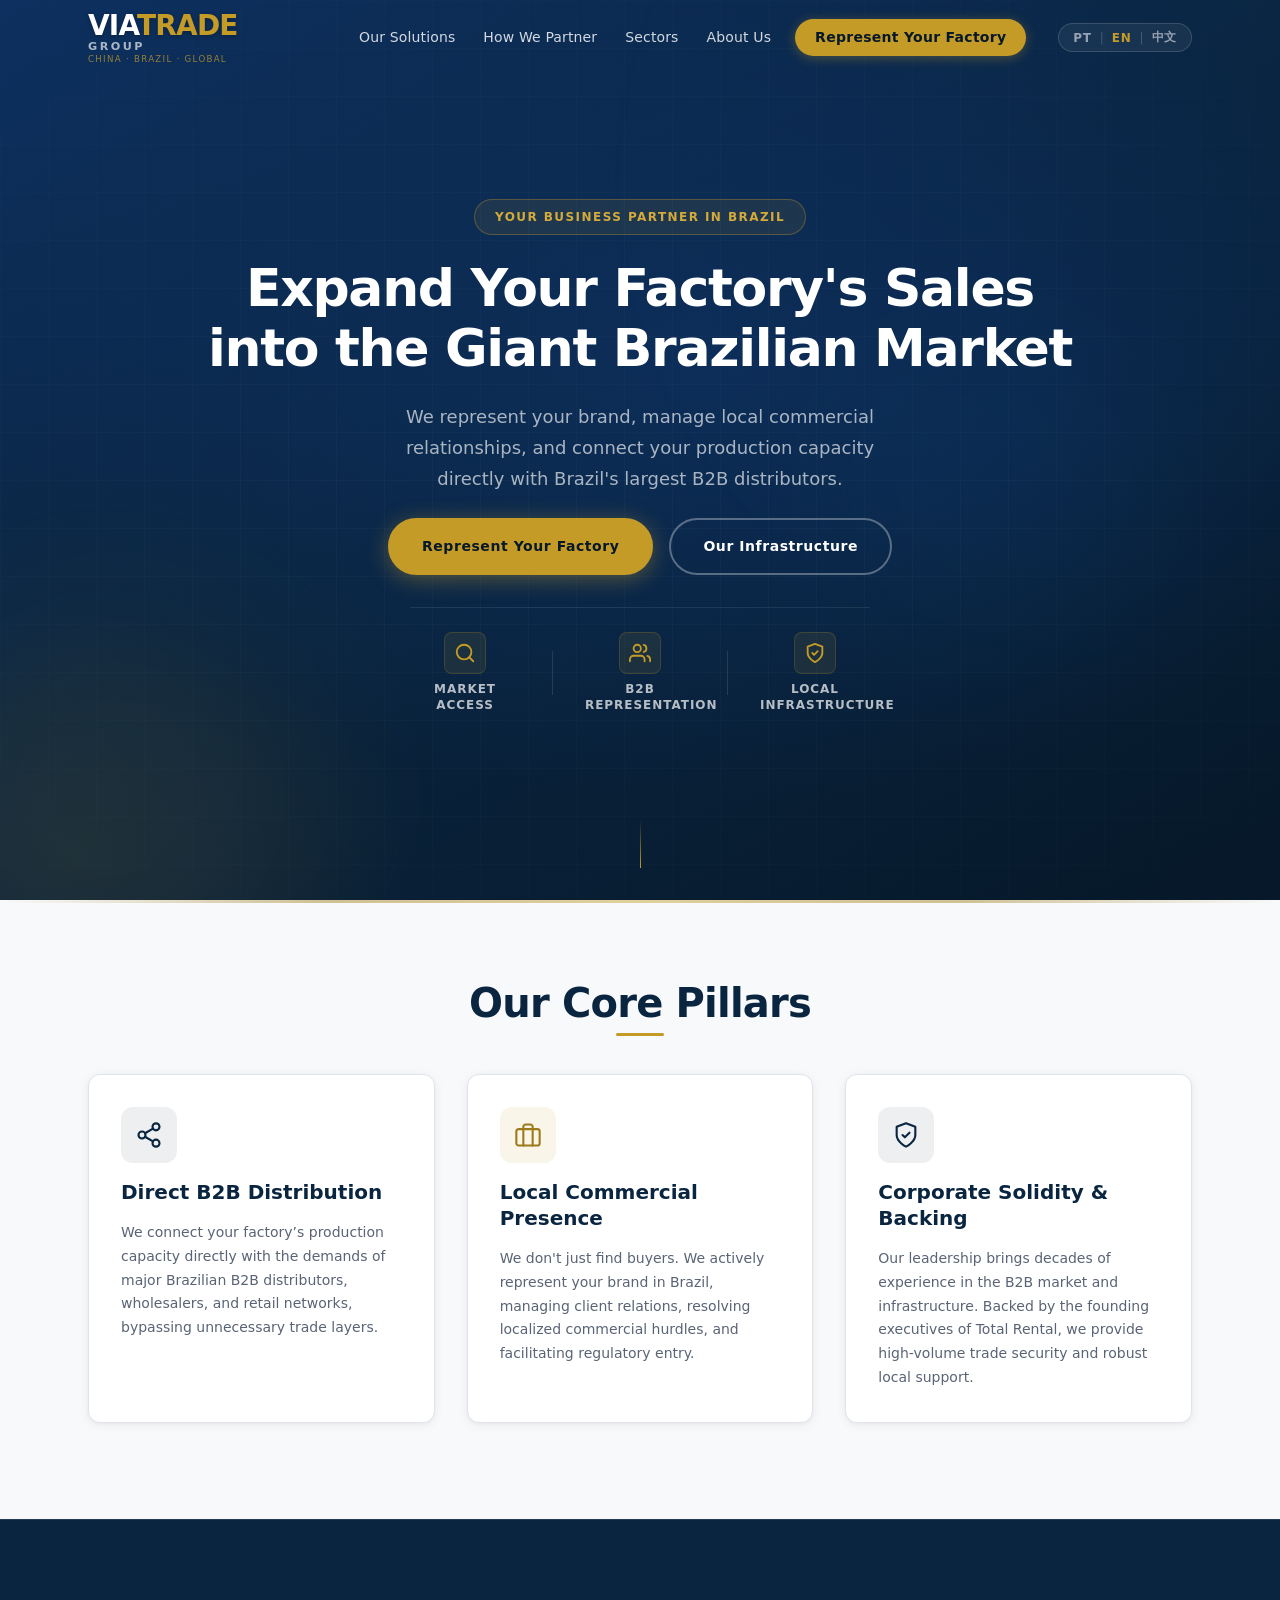
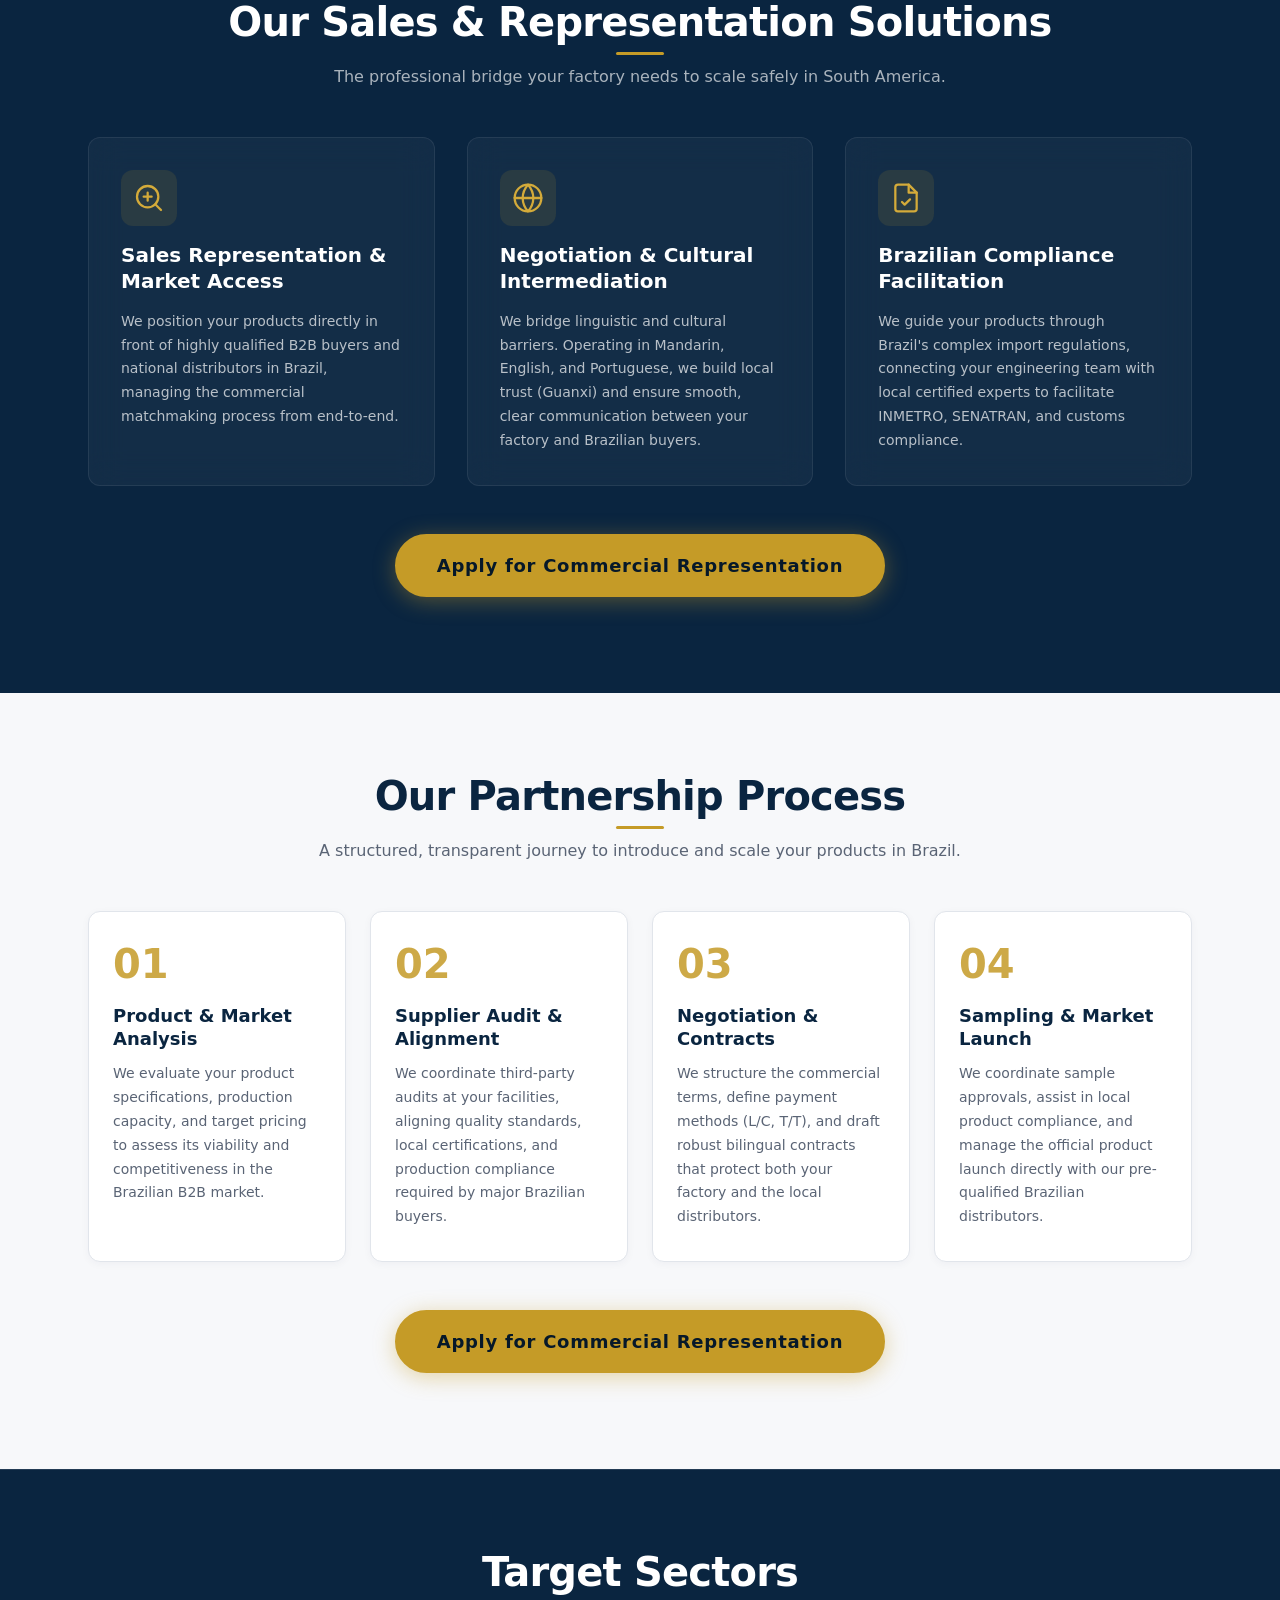
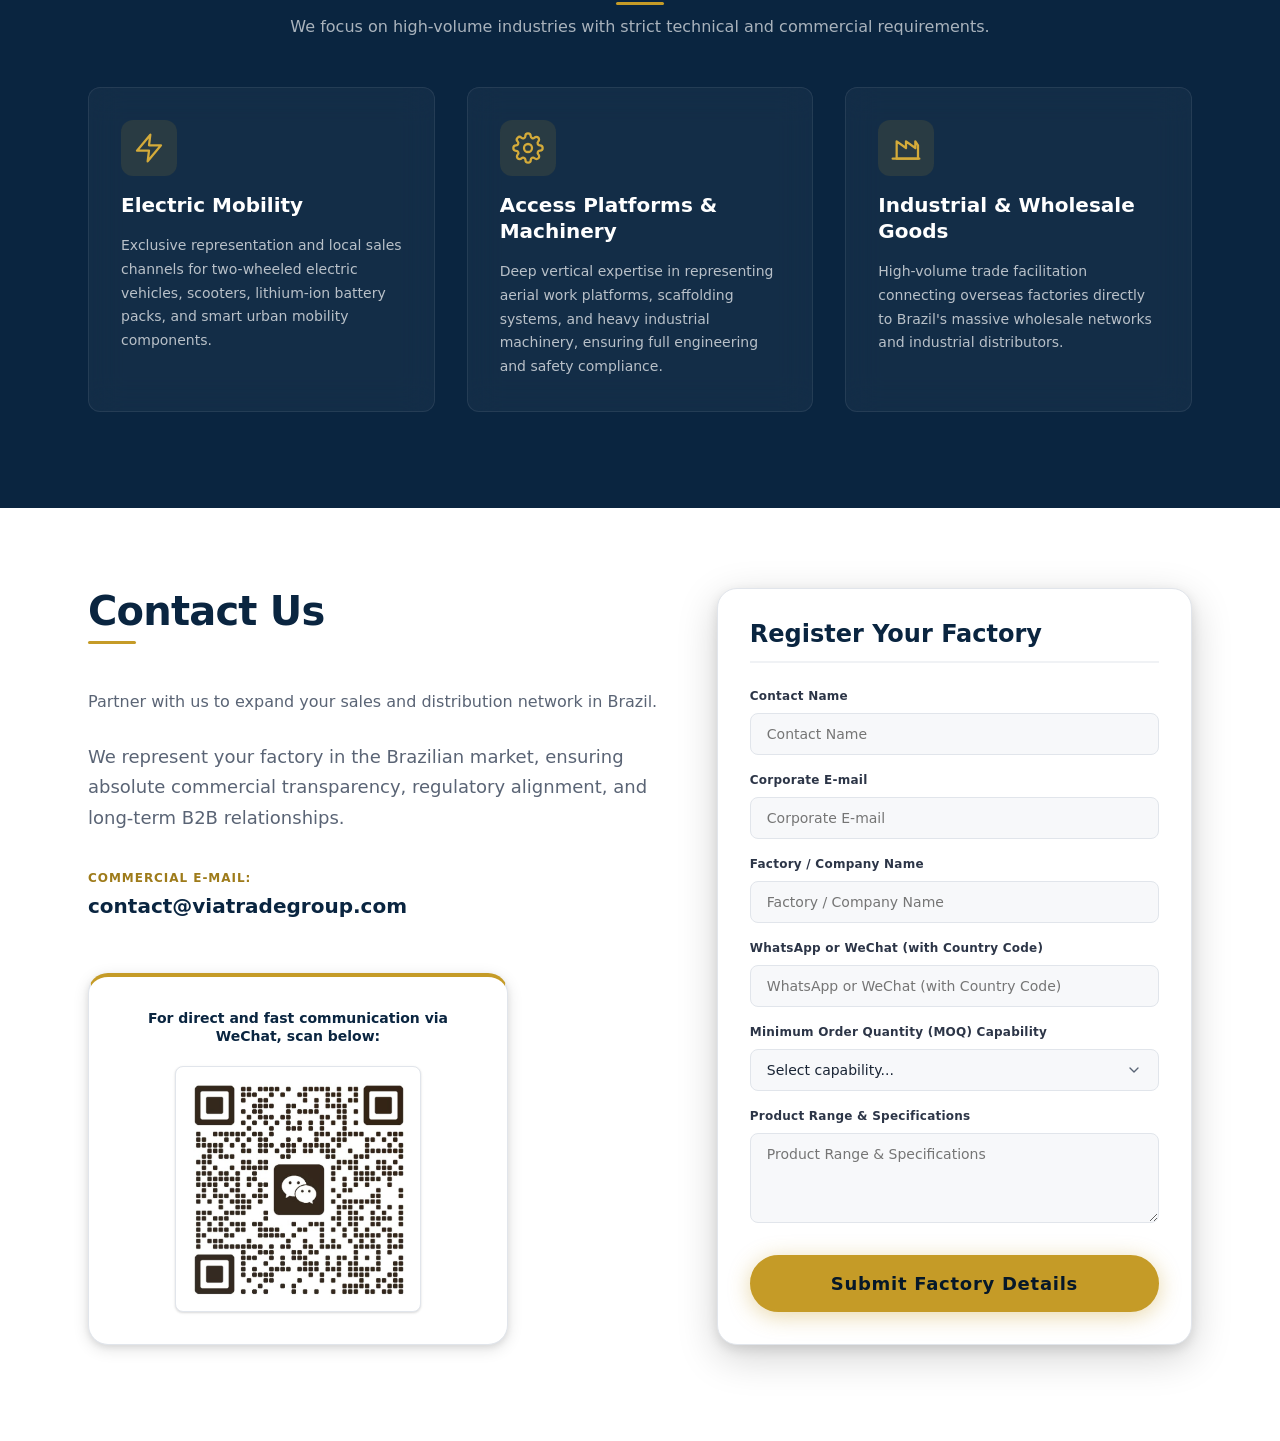
==== index.html @ e7f063c7 "Add files via upload" ====
<!DOCTYPE html>
<html lang="pt" dir="ltr">
<head>
  <meta charset="UTF-8" />
  <meta name="viewport" content="width=device-width, initial-scale=1.0" />
  <meta http-equiv="X-UA-Compatible" content="IE=edge" />

  <!-- ═══════════════════════════════════════════════════════
       SEO PRIMÁRIO
  ═══════════════════════════════════════════════════════ -->
  <title>VIATRADE Group | Sourcing &amp; Matchmaking B2B China-Brasil</title>
  <meta name="description"
        content="VIATRADE Group conecta indústrias brasileiras a fornecedores estratégicos na China. Sourcing estratégico, estruturação de negócios e matchmaking B2B de alto volume." />
  <meta name="keywords"
        content="sourcing china brasil, importação china, matchmaking B2B, fornecedores china, trading company brasil, 中巴贸易, 采购公司, guanxi" />
  <meta name="author" content="VIATRADE Group" />
  <meta name="robots" content="index, follow, max-snippet:-1, max-image-preview:large" />

  <!-- Canonical + hreflang (multilingual SEO) -->
  <link rel="canonical" href="https://www.viatradegroup.com/" />
  <link rel="alternate" hreflang="pt" href="https://www.viatradegroup.com/" />
  <link rel="alternate" hreflang="en" href="https://www.viatradegroup.com/en/" />
  <link rel="alternate" hreflang="zh" href="https://www.viatradegroup.com/zh/" />
  <link rel="alternate" hreflang="x-default" href="https://www.viatradegroup.com/" />

  <!-- OPEN GRAPH (Facebook, LinkedIn, WhatsApp) -->
  <meta property="og:type"        content="website" />
  <meta property="og:url"         content="https://www.viatradegroup.com/" />
  <meta property="og:site_name"   content="VIATRADE Group" />
  <meta property="og:title"       content="VIATRADE Group | Sourcing &amp; Matchmaking B2B China-Brasil" />
  <meta property="og:description" content="Conectamos a demanda brasileira a fabricantes chineses qualificados com segurança comercial e facilitação de negócios." />
  <meta property="og:image"       content="https://www.viatradegroup.com/assets/og-image.jpg" />
  <meta property="og:image:width"  content="1200" />
  <meta property="og:image:height" content="630" />
  <meta property="og:locale"      content="pt_BR" />
  <meta property="og:locale:alternate" content="en_US" />
  <meta property="og:locale:alternate" content="zh_CN" />

  <!-- TWITTER / X CARD -->
  <meta name="twitter:card"        content="summary_large_image" />
  <meta name="twitter:title"       content="VIATRADE Group | B2B China-Brasil" />
  <meta name="twitter:description" content="Sourcing estratégico e matchmaking B2B entre China e Brasil." />
  <meta name="twitter:image"       content="https://www.viatradegroup.com/assets/og-image.jpg" />

  <!-- SCHEMA.ORG — JSON-LD -->
  <script type="application/ld+json">
  {
    "@context": "https://schema.org",
    "@type": "Organization",
    "name": "VIATRADE Group",
    "alternateName": ["VIATRADE集团", "Via Trade Group"],
    "url": "https://www.viatradegroup.com",
    "logo": "https://www.viatradegroup.com/assets/logo.png",
    "description": "VIATRADE Group is a B2B sourcing and matchmaking firm connecting Brazilian industries with strategic suppliers in China. Services include supplier discovery, business structuring, and negotiation facilitation.",
    "foundingLocation": {
      "@type": "Place",
      "name": "Brazil"
    },
    "areaServed": [
      { "@type": "Country", "name": "Brazil" },
      { "@type": "Country", "name": "China" }
    ],
    "knowsLanguage": ["pt", "en", "zh"],
    "serviceType": [
      "B2B Sourcing",
      "Supplier Matchmaking",
      "Business Structuring",
      "Trade Facilitation",
      "采购服务",
      "供应商匹配"
    ],
    "contactPoint": {
      "@type": "ContactPoint",
      "contactType": "customer service",
      "availableLanguage": ["Portuguese", "English", "Chinese"]
    },
    "sameAs": []
  }
  </script>

  <!-- ═══════════════════════════════════════════════════════
       PERFORMANCE
  ═══════════════════════════════════════════════════════ -->
  <link rel="preload" href="style.css" as="style" />
  <link rel="stylesheet" href="style.css" />

  <!-- Favicon inline SVG (zero HTTP request) -->
  <link rel="icon" type="image/svg+xml"
        href="data:image/svg+xml,<svg xmlns='http://www.w3.org/2000/svg' viewBox='0 0 32 32'><rect width='32' height='32' rx='6' fill='%230A2540'/><text x='50%25' y='55%25' dominant-baseline='middle' text-anchor='middle' font-family='system-ui' font-weight='900' font-size='12' fill='%23C59B27'>VT</text></svg>" />
</head>

<body>

  <!-- ═══════════════════════════════════════════════════════
       HEADER
  ═══════════════════════════════════════════════════════ -->
  <header id="site-header"
          role="banner"
          aria-label="Cabeçalho do site"
          data-i18n-label="aria_header">

    <div class="header-inner">

      <!-- LOGO -->
      <a href="/"
         class="logo"
         aria-label="VIATRADE Group — Página inicial"
         data-i18n-label="aria_logo">
        <div class="logo-main">
          <span class="logo-via">VIA</span><span class="logo-trade">TRADE</span>
        </div>
        <span class="logo-group" data-i18n="logo_group">Group</span>
        <span class="logo-tagline" data-i18n="logo_tagline">China · Brasil · Global</span>
      </a>

      <!-- NAVIGATION -->
      <nav id="main-nav"
           role="navigation"
           aria-label="Menu principal"
           data-i18n-label="aria_nav">
        <ul class="nav-list" role="list">
          <li><a href="#services" class="nav-link" data-i18n="nav_services">Serviços</a></li>
          <li><a href="#how"      class="nav-link" data-i18n="nav_how">Como Funciona</a></li>
          <li><a href="#sectors"  class="nav-link" data-i18n="nav_sectors">Setores</a></li>
          <li><a href="#about"    class="nav-link" data-i18n="nav_about">Sobre</a></li>
          <li>
            <a href="#contact"
               class="nav-link nav-cta"
               data-i18n="nav_contact">Fale Conosco</a>
          </li>
        </ul>
      </nav>

      <!-- LANGUAGE SWITCHER -->
      <div class="lang-switcher"
           role="group"
           aria-label="Selecionar idioma"
           data-i18n-label="aria_lang_group">
        <button class="lang-btn active"
                data-lang="pt"
                aria-pressed="true"
                type="button">PT</button>
        <span class="lang-divider" aria-hidden="true">|</span>
        <button class="lang-btn"
                data-lang="en"
                aria-pressed="false"
                type="button">EN</button>
        <span class="lang-divider" aria-hidden="true">|</span>
        <button class="lang-btn"
                data-lang="zh"
                aria-pressed="false"
                type="button">中文</button>
      </div>

      <!-- HAMBURGER (mobile) -->
      <button id="hamburger"
              class="hamburger"
              type="button"
              aria-expanded="false"
              aria-controls="main-nav"
              aria-label="Abrir menu"
              data-i18n-label="aria_menu_open">
        <span class="ham-bar"></span>
        <span class="ham-bar"></span>
        <span class="ham-bar"></span>
      </button>

    </div><!-- /.header-inner -->
  </header>

  <!-- ═══════════════════════════════════════════════════════
       MAIN CONTENT — Seções futuras serão inseridas aqui
  ═══════════════════════════════════════════════════════ -->
  <main id="main-content" role="main">

    <!-- ═══════════════════════════════════════════════════════
         HERO SECTION
    ═══════════════════════════════════════════════════════ -->
    <section id="hero" class="hero" aria-labelledby="hero-heading">

      <!-- CSS-only background glow blobs -->
      <div class="hero-bg-shapes" aria-hidden="true">
        <div class="hero-shape hero-shape--1"></div>
        <div class="hero-shape hero-shape--2"></div>
        <div class="hero-shape hero-shape--3"></div>
      </div>

      <div class="container hero-inner">
        <div class="hero-content">

          <!-- Eyebrow label -->
          <span class="hero-eyebrow" data-i18n="hero_eyebrow">
            Sourcing China · Brasil
          </span>

          <!-- H1 — único por página (SEO) -->
          <h1 id="hero-heading" class="hero-title" data-i18n="hero_title">
            Conectando o Mercado Brasileiro às Potências Industriais da China
          </h1>

          <!-- Subtitle -->
          <p class="hero-subtitle" data-i18n="hero_subtitle">
            Sourcing Estratégico, Inteligência Regulatória e Matchmaking B2B de Alto Volume.
          </p>

          <!-- Call to Actions -->
          <div class="hero-ctas">
            <a href="#contact"
               id="hero-cta-primary"
               class="btn btn--primary"
               data-i18n="hero_cta_primary">Fale com um Especialista</a>
            <a href="#about"
               id="hero-cta-secondary"
               class="btn btn--secondary"
               data-i18n="hero_cta_secondary">Nossa Expertise</a>
          </div>

          <!-- Diferenciais reais (sem números inventados) -->
          <div class="hero-stats" role="list" aria-label="Diferenciais de serviço">

            <div class="hero-diff" role="listitem">
              <span class="hero-diff-icon" aria-hidden="true">
                <svg width="22" height="22" viewBox="0 0 24 24" fill="none" stroke="#C59B27" stroke-width="2" stroke-linecap="round" stroke-linejoin="round">
                  <circle cx="11" cy="11" r="8"/><path d="m21 21-4.35-4.35"/>
                </svg>
              </span>
              <span class="hero-diff-label" data-i18n="hero_diff_1">Sourcing Estratégico</span>
            </div>

            <div class="hero-stat-divider" aria-hidden="true"></div>

            <div class="hero-diff" role="listitem">
              <span class="hero-diff-icon" aria-hidden="true">
                <svg width="22" height="22" viewBox="0 0 24 24" fill="none" stroke="#C59B27" stroke-width="2" stroke-linecap="round" stroke-linejoin="round">
                  <path d="M17 21v-2a4 4 0 0 0-4-4H5a4 4 0 0 0-4 4v2"/><circle cx="9" cy="7" r="4"/>
                  <path d="M23 21v-2a4 4 0 0 0-3-3.87"/><path d="M16 3.13a4 4 0 0 1 0 7.75"/>
                </svg>
              </span>
              <span class="hero-diff-label" data-i18n="hero_diff_2">Matchmaking B2B</span>
            </div>

            <div class="hero-stat-divider" aria-hidden="true"></div>

            <div class="hero-diff" role="listitem">
              <span class="hero-diff-icon" aria-hidden="true">
                <svg width="22" height="22" viewBox="0 0 24 24" fill="none" stroke="#C59B27" stroke-width="2" stroke-linecap="round" stroke-linejoin="round">
                  <path d="M12 22s8-4 8-10V5l-8-3-8 3v7c0 6 8 10 8 10z"/>
                  <polyline points="9 12 11 14 15 10"/>
                </svg>
              </span>
              <span class="hero-diff-label" data-i18n="hero_diff_3">Acesso a Especialistas</span>
            </div>

          </div>

        </div><!-- /.hero-content -->
      </div><!-- /.container -->

      <!-- Animated scroll indicator -->
      <div class="hero-scroll-indicator" aria-hidden="true">
        <div class="scroll-line"></div>
      </div>

    </section>

    <!-- ═══════════════════════════════════════════════════════
         EXPERTISE & AUTORIDADE
    ═══════════════════════════════════════════════════════ -->
    <section id="about" class="expertise" aria-labelledby="expertise-heading">
      <div class="container">

        <div class="section-header">
          <h2 id="expertise-heading" class="section-title" data-i18n="expertise_title">
            Nossos Pilares de Atuação
          </h2>
        </div>

        <div class="expertise-grid">

          <!-- Pilar 1: Matchmaking B2B Direto -->
          <article class="pillar-card" aria-labelledby="pillar1-title">
            <div class="pillar-icon pillar-icon--navy">
              <svg width="28" height="28" viewBox="0 0 24 24" fill="none" stroke="currentColor" stroke-width="1.8" stroke-linecap="round" stroke-linejoin="round" aria-hidden="true">
                <circle cx="18" cy="5" r="3"/><circle cx="6" cy="12" r="3"/><circle cx="18" cy="19" r="3"/>
                <path d="m8.59 13.51 6.83 3.98M15.41 6.51l-6.82 3.98"/>
              </svg>
            </div>
            <h3 id="pillar1-title" class="pillar-title" data-i18n="pillar1_title">
              Matchmaking B2B Direto
            </h3>
            <p class="pillar-text" data-i18n="pillar1_text">
              Conectamos a demanda de grandes varejistas e indústrias brasileiras diretamente com fabricantes chineses qualificados, eliminando ruídos e intermediários desnecessários.
            </p>
          </article>

          <!-- Pilar 2: Estruturação de Negócios -->
          <article class="pillar-card" aria-labelledby="pillar2-title">
            <div class="pillar-icon pillar-icon--gold">
              <svg width="28" height="28" viewBox="0 0 24 24" fill="none" stroke="currentColor" stroke-width="1.8" stroke-linecap="round" stroke-linejoin="round" aria-hidden="true">
                <rect x="2" y="7" width="20" height="14" rx="2"/>
                <path d="M16 21V5a2 2 0 0 0-2-2h-4a2 2 0 0 0-2 2v16"/>
              </svg>
            </div>
            <h3 id="pillar2-title" class="pillar-title" data-i18n="pillar2_title">
              Estruturação de Negócios
            </h3>
            <p class="pillar-text" data-i18n="pillar2_text">
              Não apenas encontramos o fornecedor, mas facilitamos o acesso a uma rede de especialistas locais para garantir que as exigências técnicas e comerciais sejam atendidas com segurança.
            </p>
          </article>

          <!-- Pilar 3: Solidez e Histórico Corporativo -->
          <article class="pillar-card" aria-labelledby="pillar3-title">
            <div class="pillar-icon pillar-icon--navy">
              <svg width="28" height="28" viewBox="0 0 24 24" fill="none" stroke="currentColor" stroke-width="1.8" stroke-linecap="round" stroke-linejoin="round" aria-hidden="true">
                <path d="M12 22s8-4 8-10V5l-8-3-8 3v7c0 6 8 10 8 10z"/>
                <polyline points="9 12 11 14 15 10"/>
              </svg>
            </div>
            <h3 id="pillar3-title" class="pillar-title" data-i18n="pillar3_title">
              Solidez e Histórico Corporativo
            </h3>
            <p class="pillar-text" data-i18n="pillar3_text">
              Nossa liderança possui décadas de experiência no mercado B2B e infraestrutura. Com o respaldo executivo dos fundadores da Total Rental, já possuímos um histórico comprovado de negociações e parcerias com gigantes industriais da Ásia.
            </p>
          </article>

        </div><!-- /.expertise-grid -->
      </div><!-- /.container -->
    </section>

    <!-- ═══════════════════════════════════════════════════════
         SERVICES SECTION
    ═══════════════════════════════════════════════════════ -->
    <section id="services" class="services" aria-labelledby="services-heading">
      <div class="container">

        <div class="section-header">
          <h2 id="services-heading"
              class="section-title section-title--light"
              data-i18n="services_title">
            Nossos Serviços Especializados
          </h2>
          <p class="section-subtitle" data-i18n="services_subtitle">
            Conexões estratégicas e seguras entre o mercado brasileiro e a indústria chinesa.
          </p>
        </div>

        <div class="services-grid">

          <!-- Serviço 1: Sourcing e Matchmaking -->
          <article class="service-card" aria-labelledby="service1-title">
            <div class="service-card-icon" aria-hidden="true">
              <svg width="32" height="32" viewBox="0 0 24 24" fill="none"
                   stroke="currentColor" stroke-width="1.7"
                   stroke-linecap="round" stroke-linejoin="round">
                <circle cx="11" cy="11" r="8"/>
                <path d="m21 21-4.35-4.35"/>
                <path d="M11 8v6M8 11h6"/>
              </svg>
            </div>
            <h3 id="service1-title" class="service-card-title" data-i18n="service1_title">
              Sourcing Estratégico &amp; Matchmaking B2B
            </h3>
            <p class="service-card-desc" data-i18n="service1_desc">
              Identificamos, filtramos e conectamos sua empresa aos fabricantes chineses de alto padrão. Garantimos o alinhamento de expectativas para atender demandas de grande volume com fornecedores auditados.
            </p>
          </article>

          <!-- Serviço 2: Negociação e Intermediação Cultural -->
          <article class="service-card" aria-labelledby="service2-title">
            <div class="service-card-icon" aria-hidden="true">
              <svg width="32" height="32" viewBox="0 0 24 24" fill="none"
                   stroke="currentColor" stroke-width="1.7"
                   stroke-linecap="round" stroke-linejoin="round">
                <circle cx="12" cy="12" r="10"/>
                <path d="M2 12h20M12 2a15.3 15.3 0 0 1 4 10 15.3 15.3 0 0 1-4 10 15.3 15.3 0 0 1-4-10 15.3 15.3 0 0 1 4-10z"/>
              </svg>
            </div>
            <h3 id="service2-title" class="service-card-title" data-i18n="service2_title">
              Negociação e Intermediação Cultural
            </h3>
            <p class="service-card-desc" data-i18n="service2_desc">
              Superamos as barreiras linguísticas e culturais. Conduzimos as rodadas de negociação em Mandarim, Inglês e Português, protegendo seus interesses comerciais e construindo Guanxi (relacionamentos de confiança a longo prazo).
            </p>
          </article>

          <!-- Serviço 3: Estruturação e Facilitação Regulatória -->
          <article class="service-card" aria-labelledby="service3-title">
            <div class="service-card-icon" aria-hidden="true">
              <svg width="32" height="32" viewBox="0 0 24 24" fill="none"
                   stroke="currentColor" stroke-width="1.7"
                   stroke-linecap="round" stroke-linejoin="round">
                <path d="M14 2H6a2 2 0 0 0-2 2v16a2 2 0 0 0 2 2h12a2 2 0 0 0 2-2V8z"/>
                <polyline points="14 2 14 8 20 8"/>
                <polyline points="9 15 11 17 15 13"/>
              </svg>
            </div>
            <h3 id="service3-title" class="service-card-title" data-i18n="service3_title">
              Estruturação e Facilitação Regulatória
            </h3>
            <p class="service-card-desc" data-i18n="service3_desc">
              Orientamos o processo de viabilidade técnica. Conectamos sua demanda a uma rede de especialistas locais em homologações (como INMETRO e SENATRAN), garantindo que a operação nasça em conformidade com o mercado brasileiro.
            </p>
          </article>

        </div><!-- /.services-grid -->

        <div class="services-cta">
          <a href="#contact"
             id="services-cta-btn"
             class="btn btn--primary btn--lg"
             data-i18n="services_cta">Solicitar Proposta Estratégica</a>
        </div>

      </div><!-- /.container -->
    </section>

    <!-- ═══════════════════════════════════════════════════════
         HOW IT WORKS SECTION
    ═══════════════════════════════════════════════════════ -->
    <section id="how" class="how-works" aria-labelledby="how-heading">
      <div class="container">

        <div class="section-header">
          <h2 id="how-heading" class="section-title" data-i18n="how_title">Nosso Processo Operacional</h2>
          <p class="section-subtitle" data-i18n="how_subtitle">
            Uma jornada clara, segura e estruturada para viabilizar suas importações de alto volume.
          </p>
        </div>

        <div class="how-works-grid">

          <!-- Passo 1 -->
          <article class="step-card" aria-labelledby="step1-title-id">
            <div class="step-header">
              <span class="step-number" aria-hidden="true">01</span>
            </div>
            <h3 id="step1-title-id" class="step-title" data-i18n="step1_title">Diagnóstico &amp; Viabilidade</h3>
            <p class="step-desc" data-i18n="step1_desc">
              Entendemos suas necessidades técnicas, volume demandado e especificações de produto para traçar a melhor estratégia de abordagem ao mercado chinês.
            </p>
          </article>

          <!-- Passo 2 -->
          <article class="step-card" aria-labelledby="step2-title-id">
            <div class="step-header">
              <span class="step-number" aria-hidden="true">02</span>
            </div>
            <h3 id="step2-title-id" class="step-title" data-i18n="step2_title">Mapeamento &amp; Auditoria</h3>
            <p class="step-desc" data-i18n="step2_desc">
              Pesquisamos e auditamos fabricantes na China. Analisamos capacidade produtiva, certificações locais e saúde financeira das indústrias parceiras.
            </p>
          </article>

          <!-- Passo 3 -->
          <article class="step-card" aria-labelledby="step3-title-id">
            <div class="step-header">
              <span class="step-number" aria-hidden="true">03</span>
            </div>
            <h3 id="step3-title-id" class="step-title" data-i18n="step3_title">Negociação &amp; Contratos</h3>
            <p class="step-desc" data-i18n="step3_desc">
              Conduzimos as rodadas de negociação comercial, definição de preços, termos de pagamento (L/C, T/T) e estruturação do contrato bilíngue definitivo.
            </p>
          </article>

          <!-- Passo 4 -->
          <article class="step-card" aria-labelledby="step4-title-id">
            <div class="step-header">
              <span class="step-number" aria-hidden="true">04</span>
            </div>
            <h3 id="step4-title-id" class="step-title" data-i18n="step4_title">Amostragem &amp; Homologação</h3>
            <p class="step-desc" data-i18n="step4_desc">
              Acompanhamos o desenvolvimento, envio e aprovação de amostras, alinhamento de termos e assinatura dos acordos diretamente com a fábrica qualificada.
            </p>
          </article>

        </div><!-- /.how-works-grid -->

        <div class="how-works-cta">
          <a href="#contact"
             id="how-works-cta-btn"
             class="btn btn--primary btn--lg"
             data-i18n="how_cta">Solicitar Proposta Estratégica</a>
        </div>

      </div><!-- /.container -->
    </section>

    <!-- ═══════════════════════════════════════════════════════
         SECTORS SECTION
    ═══════════════════════════════════════════════════════ -->
    <section id="sectors" class="sectors" aria-labelledby="sectors-heading">
      <div class="container">

        <div class="section-header">
          <h2 id="sectors-heading" class="section-title section-title--light" data-i18n="sectors_title">Setores de Especialidade</h2>
          <p class="section-subtitle" data-i18n="sectors_subtitle">
            Conectamos demandas em segmentos de alta exigência técnica e comercial.
          </p>
        </div>

        <div class="sectors-grid">

          <!-- Setor 1: Mobilidade Elétrica -->
          <article class="sector-card" aria-labelledby="sector1-title-id">
            <div class="sector-card-icon" aria-hidden="true">
              <svg width="32" height="32" viewBox="0 0 24 24" fill="none" stroke="currentColor" stroke-width="1.7" stroke-linecap="round" stroke-linejoin="round">
                <polygon points="13 2 3 14 12 14 11 22 21 10 12 10 13 2"/>
              </svg>
            </div>
            <h3 id="sector1-title-id" class="sector-card-title" data-i18n="sector1_title">Mobilidade Elétrica</h3>
            <p class="sector-card-desc" data-i18n="sector1_desc">
              Intermediação e sourcing de veículos elétricos de duas rodas, scooters, componentes e soluções de micromobilidade sustentável para o mercado brasileiro.
            </p>
          </article>

          <!-- Setor 2: Plataformas & Equipamentos -->
          <article class="sector-card" aria-labelledby="sector2-title-id">
            <div class="sector-card-icon" aria-hidden="true">
              <svg width="32" height="32" viewBox="0 0 24 24" fill="none" stroke="currentColor" stroke-width="1.7" stroke-linecap="round" stroke-linejoin="round">
                <circle cx="12" cy="12" r="3"/>
                <path d="M19.4 15a1.65 1.65 0 0 0 .33 1.82l.06.06a2 2 0 1 1-2.83 2.83l-.06-.06a1.65 1.65 0 0 0-1.82-.33 1.65 1.65 0 0 0-1 1.51V21a2 2 0 0 1-4 0v-.09A1.65 1.65 0 0 0 9 19.4a1.65 1.65 0 0 0-1.82.33l-.06.06a2 2 0 1 1-2.83-2.83l.06-.06a1.65 1.65 0 0 0 .33-1.82 1.65 1.65 0 0 0-1.51-1H3a2 2 0 0 1 0-4h.09A1.65 1.65 0 0 0 4.6 9a1.65 1.65 0 0 0-.33-1.82l-.06-.06a2 2 0 1 1 2.83-2.83l.06.06a1.65 1.65 0 0 0 1.82.33H9a1.65 1.65 0 0 0 1-1.51V3a2 2 0 0 1 4 0v.09a1.65 1.65 0 0 0 1 1.51 1.65 1.65 0 0 0 1.82-.33l.06-.06a2 2 0 1 1 2.83 2.83l-.06.06a1.65 1.65 0 0 0-.33 1.82V9a1.65 1.65 0 0 0 1.51 1H21a2 2 0 0 1 0 4h-.09a1.65 1.65 0 0 0-1.51 1z"/>
              </svg>
            </div>
            <h3 id="sector2-title-id" class="sector-card-title" data-i18n="sector2_title">Plataformas &amp; Equipamentos</h3>
            <p class="sector-card-desc" data-i18n="sector2_desc">
              Ampla expertise em plataformas elevatórias, andaimes e maquinários industriais, com profundo conhecimento de conformidade de engenharia e segurança.
            </p>
          </article>

          <!-- Setor 3: Bens Industriais & Atacado -->
          <article class="sector-card" aria-labelledby="sector3-title-id">
            <div class="sector-card-icon" aria-hidden="true">
              <svg width="32" height="32" viewBox="0 0 24 24" fill="none" stroke="currentColor" stroke-width="1.7" stroke-linecap="round" stroke-linejoin="round">
                <path d="M2 20h20"/>
                <path d="M5 17V7l7 5V7l7 5V7l2 3v10H5z"/>
              </svg>
            </div>
            <h3 id="sector3-title-id" class="sector-card-title" data-i18n="sector3_title">Bens Industriais &amp; Atacado</h3>
            <p class="sector-card-desc" data-i18n="sector3_desc">
              Matchmaking estratégico para cadeias de suprimentos de alto volume, conectando grandes distribuidores a indústrias de base e manufaturas globais.
            </p>
          </article>

        </div><!-- /.sectors-grid -->

      </div><!-- /.container -->
    </section>
    <!-- ═══════════════════════════════════════════════════════
         CONTACT & CTA SECTION
    ═══════════════════════════════════════════════════════ -->
    <section id="contact" class="contact" aria-labelledby="contact-heading">
      <div class="container contact-container">

        <!-- Coluna Esquerda: Informações e WeChat -->
        <div class="contact-info">
          <h2 id="contact-heading" class="section-title" data-i18n="contact_header_title">Fale Conosco</h2>
          <p class="section-subtitle" data-i18n="contact_subtitle">
            Entre em contato com nossa equipe para estruturar sua operação China-Brasil.
          </p>
          <p class="contact-lead" data-i18n="contact_lead">
            Conectamos sua empresa aos maiores fabricantes da China com segurança jurídica, compliance regulatório e eficiência operacional.
          </p>

          <div class="contact-details">
            <div class="contact-detail-item">
              <span class="detail-label" data-i18n="contact_email_label">E-mail Comercial:</span>
              <a href="mailto:contact@viatradegroup.com" class="detail-value">contact@viatradegroup.com</a>
            </div>
          </div>

          <div class="wechat-box">
            <p class="wechat-msg" data-i18n="contact_wechat_msg">Para um contato ágil via WeChat, escaneie o código:</p>
            <div class="wechat-qr-wrapper">
              <img src="wechat_qr_code.png" alt="WeChat QR Code" class="wechat-qr" width="180" height="180" loading="lazy">
            </div>
          </div>
        </div>

        <!-- Coluna Direita: Formulário / Mensagem de Sucesso -->
        <div class="contact-form-column">

          <!-- Card do Formulário -->
          <div id="contact-form-card" class="contact-card">
            <h3 class="contact-card-title" data-i18n="contact_form_title">Solicitar Proposta</h3>
            
            <form id="contact-form" novalidate>
              <!-- Web3Forms Config -->
              <input type="hidden" name="access_key" value="ea0762ea-cd9f-43b9-a292-0b26330052ba">
              <input type="hidden" name="subject" value="Nova Solicitacao de Proposta - Via Trade Group">
              <input type="checkbox" name="botcheck" class="hidden" style="display: none;">

              <div class="form-group">
                <label for="form-name" data-i18n="contact_form_name">Nome Completo</label>
                <input type="text" id="form-name" name="name" required data-i18n-placeholder="contact_form_name" placeholder="Nome Completo">
              </div>

              <div class="form-group">
                <label for="form-email" data-i18n="contact_form_email">E-mail Corporativo</label>
                <input type="email" id="form-email" name="email" required data-i18n-placeholder="contact_form_email" placeholder="E-mail Corporativo">
              </div>

              <div class="form-group">
                <label for="form-company" data-i18n="contact_form_company">Nome da Empresa</label>
                <input type="text" id="form-company" name="company" required data-i18n-placeholder="contact_form_company" placeholder="Nome da Empresa">
              </div>

              <div class="form-group">
                <label for="form-phone" data-i18n="contact_form_phone">WhatsApp ou WeChat (com DDI)</label>
                <input type="text" id="form-phone" name="phone" required data-i18n-placeholder="contact_form_phone" placeholder="WhatsApp ou WeChat (com DDI)">
              </div>

              <div class="form-group">
                <label for="form-volume" data-i18n="contact_form_volume">Volume Estimado de Negócio</label>
                <select id="form-volume" name="volume" required>
                  <option value="" disabled selected data-i18n="contact_volume_select">Selecione o volume...</option>
                  <option value="B2C" data-i18n="contact_volume_b2c">Apenas uma unidade (Consumo Próprio) — [Filtro B2C]</option>
                  <option value="Samples" data-i18n="contact_volume_samples">Pequeno Lojista / Amostras</option>
                  <option value="Bulk" data-i18n="contact_volume_bulk">Importação em Larga Escala / Contêiner</option>
                </select>
              </div>

              <div class="form-group">
                <label for="form-message" data-i18n="contact_form_msg">Mensagem / Demanda</label>
                <textarea id="form-message" name="message" rows="4" required data-i18n-placeholder="contact_form_msg" placeholder="Mensagem / Demanda"></textarea>
              </div>

              <div class="form-submit-row">
                <button type="submit" class="btn btn--primary btn--lg" data-i18n="contact_form_submit">Enviar Solicitação</button>
              </div>
            </form>
          </div>

          <!-- Card de Sucesso (Oculto por padrão) -->
          <div id="contact-success" class="contact-success-card" style="display: none;">
            <div class="success-icon-wrapper">
              <svg width="64" height="64" viewBox="0 0 24 24" fill="none" stroke="currentColor" stroke-width="2" stroke-linecap="round" stroke-linejoin="round">
                <path d="M22 11.08V12a10 10 0 1 1-5.93-9.14"/>
                <polyline points="22 4 12 14.01 9 11.01"/>
              </svg>
            </div>
            <h3 class="success-title" data-i18n="contact_success_title">Solicitação Enviada!</h3>
            <p class="success-text" data-i18n="contact_success_msg">Solicitação recebida! Nossa equipe de especialistas entrará em contato em até 24 horas.</p>
          </div>

        </div>

      </div><!-- /.container -->
    </section>

  </main>

  <!-- ═══════════════════════════════════════════════════════
       FOOTER — Tarefa futura
  ═══════════════════════════════════════════════════════ -->
  <footer id="site-footer" role="contentinfo">
    <!-- Tarefa 8: Footer -->
  </footer>

  <script src="script.js" defer></script>
</body>
</html>
---- style.css ----
/* ============================================================
   VIATRADE Group — style.css
   Arquitetura: CSS Custom Properties + Flexbox/Grid puro
   Seções:
     1. Design Tokens (:root)
     2. Reset & Base
     3. Typography
     4. Layout Utilities
     5. Header
     6. Navigation
     7. Language Switcher
     8. Hamburger (mobile)
     9. Animations
    10. Media Queries
   ============================================================ */


/* ============================================================
   1. DESIGN TOKENS
   ============================================================ */
:root {
  /* Brand Colors */
  --color-navy:          #0A2540;
  --color-navy-deep:     #061829;
  --color-navy-mid:      #0D3060;
  --color-navy-light:    #1a3f6f;

  --color-gold:          #C59B27;
  --color-gold-light:    #D4AB3A;
  --color-gold-dark:     #9E7B1A;
  --color-gold-subtle:   rgba(197, 155, 39, 0.12);

  --color-crimson:       #D63031;
  --color-crimson-light: #E84041;

  /* Neutrals */
  --color-white:         #FFFFFF;
  --color-off-white:     #F7F8FA;
  --color-gray-100:      #F0F2F5;
  --color-gray-200:      #E1E5EB;
  --color-gray-400:      #9BA5B4;
  --color-gray-600:      #5A6475;
  --color-gray-800:      #2C3547;
  --color-text:          #1A2535;
  --color-text-muted:    #5A6475;

  /* Header */
  --header-h:            76px;
  --header-h-scroll:     66px;
  --header-bg:           transparent;
  --header-bg-scroll:    rgba(10, 37, 64, 0.97);
  --header-shadow-scroll: 0 2px 24px rgba(0, 0, 0, 0.25);
  --header-border-scroll: 1px solid rgba(197, 155, 39, 0.15);

  /* Typography */
  --font-sans: system-ui, -apple-system, BlinkMacSystemFont,
               'Segoe UI', Roboto, Helvetica, Arial, sans-serif;
  --font-zh:   'PingFang SC', 'Microsoft YaHei', 'WenQuanYi Micro Hei',
               system-ui, sans-serif;

  --fs-xs:     0.75rem;    /* 12px */
  --fs-sm:     0.875rem;   /* 14px */
  --fs-base:   1rem;       /* 16px */
  --fs-md:     1.125rem;   /* 18px */
  --fs-lg:     1.25rem;    /* 20px */
  --fs-xl:     1.5rem;     /* 24px */
  --fs-2xl:    2rem;       /* 32px */
  --fs-3xl:    2.5rem;     /* 40px */
  --fs-4xl:    3.25rem;    /* 52px */
  --fs-5xl:    4rem;       /* 64px */

  --fw-regular: 400;
  --fw-medium:  500;
  --fw-semibold:600;
  --fw-bold:    700;
  --fw-black:   900;

  --lh-tight:   1.15;
  --lh-snug:    1.3;
  --lh-normal:  1.5;
  --lh-relaxed: 1.7;

  /* Spacing */
  --space-1:   0.25rem;
  --space-2:   0.5rem;
  --space-3:   0.75rem;
  --space-4:   1rem;
  --space-5:   1.25rem;
  --space-6:   1.5rem;
  --space-8:   2rem;
  --space-10:  2.5rem;
  --space-12:  3rem;
  --space-16:  4rem;
  --space-20:  5rem;
  --space-24:  6rem;

  /* Border Radius */
  --radius-sm:   4px;
  --radius-md:   8px;
  --radius-lg:   12px;
  --radius-xl:   20px;
  --radius-full: 9999px;

  /* Shadows */
  --shadow-sm:  0 1px 3px rgba(0,0,0,0.10), 0 1px 2px rgba(0,0,0,0.06);
  --shadow-md:  0 4px 16px rgba(0,0,0,0.12), 0 2px 6px rgba(0,0,0,0.08);
  --shadow-lg:  0 12px 40px rgba(0,0,0,0.18), 0 4px 12px rgba(0,0,0,0.10);
  --shadow-gold: 0 4px 20px rgba(197, 155, 39, 0.30);

  /* Transitions */
  --transition-fast:   150ms ease;
  --transition-base:   250ms ease;
  --transition-slow:   400ms ease;
  --transition-spring: 300ms cubic-bezier(0.34, 1.56, 0.64, 1);

  /* Layout */
  --max-w-content: 1200px;
  --max-w-text:    720px;
  --page-px:       clamp(1rem, 4vw, 3rem);
}


/* ============================================================
   2. RESET & BASE
   ============================================================ */
*, *::before, *::after {
  box-sizing: border-box;
  margin: 0;
  padding: 0;
}

html {
  scroll-behavior: smooth;
  -webkit-text-size-adjust: 100%;
  text-size-adjust: 100%;
  font-size: 16px;
}

body {
  font-family: var(--font-sans);
  font-size: var(--fs-base);
  font-weight: var(--fw-regular);
  line-height: var(--lh-normal);
  color: var(--color-text);
  background-color: var(--color-white);
  -webkit-font-smoothing: antialiased;
  -moz-osx-font-smoothing: grayscale;
  overflow-x: hidden;
}

/* Adjust font stack for Chinese content */
:lang(zh), :lang(zh-Hans) {
  font-family: var(--font-zh);
  letter-spacing: 0.02em;
}

img, video, svg {
  display: block;
  max-width: 100%;
  height: auto;
}

a {
  color: inherit;
  text-decoration: none;
}

ul, ol {
  list-style: none;
}

button {
  font-family: inherit;
  cursor: pointer;
  border: none;
  background: none;
}

/* Skip to content (accessibility) */
.skip-link {
  position: absolute;
  top: -100%;
  left: var(--space-4);
  z-index: 9999;
  padding: var(--space-2) var(--space-4);
  background: var(--color-gold);
  color: var(--color-navy);
  font-weight: var(--fw-bold);
  border-radius: var(--radius-md);
  transition: top var(--transition-fast);
}

.skip-link:focus {
  top: var(--space-4);
}

/* Focus visible — acessibilidade */
:focus-visible {
  outline: 2px solid var(--color-gold);
  outline-offset: 3px;
  border-radius: var(--radius-sm);
}


/* ============================================================
   3. TYPOGRAPHY
   ============================================================ */
h1, h2, h3, h4, h5, h6 {
  font-weight: var(--fw-bold);
  line-height: var(--lh-tight);
  color: var(--color-navy);
}


/* ============================================================
   4. LAYOUT UTILITIES
   ============================================================ */
.container {
  width: 100%;
  max-width: var(--max-w-content);
  margin-inline: auto;
  padding-inline: var(--page-px);
}


/* ============================================================
   5. HEADER
   ============================================================ */
#site-header {
  position: fixed;
  inset-block-start: 0;
  inset-inline: 0;
  z-index: 1000;
  height: var(--header-h);
  background: var(--header-bg);
  border-bottom: 1px solid transparent;
  transition:
    height          var(--transition-base),
    background      var(--transition-base),
    border-color    var(--transition-base),
    box-shadow      var(--transition-base),
    backdrop-filter var(--transition-base);
}

/* Estado "scrolled" — JS adiciona esta classe */
#site-header.scrolled {
  height: var(--header-h-scroll);
  background: var(--header-bg-scroll);
  border-bottom: var(--header-border-scroll);
  box-shadow: var(--header-shadow-scroll);
  backdrop-filter: blur(12px);
  -webkit-backdrop-filter: blur(12px);
}

.header-inner {
  display: flex;
  align-items: center;
  gap: var(--space-8);
  height: 100%;
  max-width: var(--max-w-content);
  margin-inline: auto;
  padding-inline: var(--page-px);
}

/* Linha dourada decorativa no topo do header */
#site-header::before {
  content: '';
  position: absolute;
  inset-block-start: 0;
  inset-inline: 0;
  height: 2px;
  background: linear-gradient(
    90deg,
    transparent 0%,
    var(--color-gold) 30%,
    var(--color-gold-light) 50%,
    var(--color-gold) 70%,
    transparent 100%
  );
  opacity: 0;
  transition: opacity var(--transition-base);
}

#site-header.scrolled::before {
  opacity: 1;
}


/* ============================================================
   6. LOGO (CORRIGIDO)
   ============================================================ */
.logo {
  display: flex;
  flex-direction: column;
  line-height: 1;
  flex-shrink: 0;
  transition: opacity var(--transition-fast);
}

.logo:hover {
  opacity: 0.85;
}

.logo-main,
.logo-group,
.logo-tagline {
  font-family: var(--font-sans) !important;
}

.logo-main {
  display: block;
  line-height: 1;
}

.logo-via,
.logo-trade {
  font-size: clamp(1.35rem, 2.5vw, 1.75rem);
  font-weight: var(--fw-black);
  letter-spacing: -0.03em;
  color: var(--color-white);
  text-shadow: 0 1px 4px rgba(0,0,0,0.3);
}

.logo-trade {
  color: var(--color-gold);
}

.logo-group {
  font-size: 0.7rem;
  font-weight: var(--fw-semibold);
  letter-spacing: 0.22em;
  text-transform: uppercase;
  color: rgba(255, 255, 255, 0.65);
  display: block;
  margin-top: 1px;
}

.logo-tagline {
  font-size: 0.54rem;
  font-weight: var(--fw-medium);
  letter-spacing: 0.15em;
  text-transform: uppercase;
  color: rgba(197, 155, 39, 0.75);
  display: block;
  margin-top: 3px;
}


/* ============================================================
   6. NAVIGATION
   ============================================================ */
#main-nav {
  margin-inline-start: auto;
}

.nav-list {
  display: flex;
  align-items: center;
  gap: var(--space-1);
}

.nav-link {
  position: relative;
  display: block;
  padding: var(--space-2) var(--space-3);
  font-size: var(--fs-sm);
  font-weight: var(--fw-medium);
  color: rgba(255, 255, 255, 0.82);
  letter-spacing: 0.01em;
  border-radius: var(--radius-md);
  transition: color var(--transition-fast), background var(--transition-fast);
}

/* Underline animado */
.nav-link::after {
  content: '';
  position: absolute;
  inset-block-end: -2px;
  inset-inline-start: var(--space-3);
  inset-inline-end: var(--space-3);
  height: 2px;
  background: var(--color-gold);
  border-radius: var(--radius-full);
  transform: scaleX(0);
  transform-origin: center;
  transition: transform var(--transition-base);
}

.nav-link:hover {
  color: var(--color-white);
  background: rgba(255, 255, 255, 0.07);
}

.nav-link:hover::after {
  transform: scaleX(1);
}

/* CTA button no nav */
.nav-cta {
  margin-inline-start: var(--space-2);
  padding: var(--space-2) var(--space-5);
  background: var(--color-gold);
  color: var(--color-navy-deep) !important;
  font-weight: var(--fw-bold);
  border-radius: var(--radius-full);
  letter-spacing: 0.02em;
  box-shadow: 0 2px 12px rgba(197, 155, 39, 0.35);
  transition:
    background      var(--transition-fast),
    box-shadow      var(--transition-fast),
    transform       var(--transition-fast);
}

.nav-cta::after {
  display: none; /* sem underline no CTA */
}

.nav-cta:hover {
  background: var(--color-gold-light) !important;
  box-shadow: var(--shadow-gold);
  transform: translateY(-1px);
}

.nav-cta:active {
  transform: translateY(0);
}


/* ============================================================
   7. LANGUAGE SWITCHER
   ============================================================ */
.lang-switcher {
  display: flex;
  align-items: center;
  gap: var(--space-1);
  flex-shrink: 0;
  background: rgba(255, 255, 255, 0.06);
  border: 1px solid rgba(255, 255, 255, 0.14);
  border-radius: var(--radius-full);
  padding: 3px 10px;
}

.lang-btn {
  font-size: var(--fs-xs);
  font-weight: var(--fw-semibold);
  letter-spacing: 0.06em;
  color: rgba(255, 255, 255, 0.55);
  padding: 2px 4px;
  border-radius: var(--radius-sm);
  transition: color var(--transition-fast), background var(--transition-fast);
}

.lang-btn:hover {
  color: var(--color-white);
}

.lang-btn.active {
  color: var(--color-gold);
}

.lang-divider {
  color: rgba(255, 255, 255, 0.2);
  font-size: var(--fs-xs);
  user-select: none;
}


/* ============================================================
   8. HAMBURGER (mobile)
   ============================================================ */
.hamburger {
  display: none;
  flex-direction: column;
  justify-content: center;
  gap: 5px;
  width: 40px;
  height: 40px;
  padding: var(--space-2);
  border-radius: var(--radius-md);
  flex-shrink: 0;
  transition: background var(--transition-fast);
}

.hamburger:hover {
  background: rgba(255, 255, 255, 0.09);
}

.ham-bar {
  display: block;
  width: 100%;
  height: 2px;
  background: var(--color-white);
  border-radius: var(--radius-full);
  transform-origin: center;
  transition:
    transform    var(--transition-base),
    opacity      var(--transition-base),
    width        var(--transition-base);
}

/* Estado aberto do hamburger → ícone X */
.hamburger[aria-expanded="true"] .ham-bar:nth-child(1) {
  transform: translateY(7px) rotate(45deg);
}

.hamburger[aria-expanded="true"] .ham-bar:nth-child(2) {
  opacity: 0;
  width: 0;
}

.hamburger[aria-expanded="true"] .ham-bar:nth-child(3) {
  transform: translateY(-7px) rotate(-45deg);
}


/* ============================================================
   9. ANIMATIONS
   ============================================================ */
@keyframes fadeInDown {
  from { opacity: 0; transform: translateY(-8px); }
  to   { opacity: 1; transform: translateY(0); }
}



/* Prefer-reduced-motion */
@media (prefers-reduced-motion: reduce) {
  *, *::before, *::after {
    animation-duration: 0.01ms !important;
    transition-duration: 0.01ms !important;
  }
  html { scroll-behavior: auto; }
}


/* ============================================================
   10. MEDIA QUERIES
   ============================================================ */

/* Tablet → esconde nav, mostra hamburger */
@media (max-width: 768px) {
  :root {
    --header-h:        68px;
    --header-h-scroll: 60px;
  }

  /* Fix: logo takes natural space, lang-switcher pushes right,
     hamburger follows with a small gap — no double auto-margin conflict */
  .header-inner {
    gap: var(--space-3);
  }

  #main-nav {
    /* Nav sai do fluxo normal — não participa do flex row */
    margin-inline-start: 0;
    position: fixed;
    inset-block-start: var(--header-h);
    inset-inline: 0;
    inset-block-end: 0;
    background: var(--color-navy-deep);
    border-top: 1px solid rgba(197, 155, 39, 0.2);
    padding: var(--space-8) var(--page-px) var(--space-12);
    transform: translateX(100%);
    transition: transform var(--transition-slow);
    overflow-y: auto;
    -webkit-overflow-scrolling: touch;
  }

  #main-nav.is-open {
    transform: translateX(0);
  }

  /* Lang switcher empurra-se para a direita */
  .lang-switcher {
    margin-inline-start: auto;
    /* Aumenta área de toque */
    padding: 6px 12px;
  }

  /* Hamburger segue o lang-switcher com gap pequeno */
  .hamburger {
    display: flex;
    margin-inline-start: 0;
    width: 44px;  /* touch target */
    height: 44px; /* touch target */
  }

  .nav-list {
    flex-direction: column;
    align-items: flex-start;
    gap: var(--space-1);
  }

  .nav-link {
    font-size: var(--fs-md);
    padding: var(--space-3) var(--space-4);
    min-height: 44px;             /* touch target */
    display: flex;
    align-items: center;
    width: 100%;
    color: rgba(255, 255, 255, 0.88);
  }

  .nav-link::after {
    inset-inline-start: var(--space-4);
    inset-inline-end: var(--space-4);
  }

  .nav-cta {
    margin-inline-start: 0;
    margin-block-start: var(--space-4);
    justify-content: center;
    background: var(--color-gold);
    color: var(--color-navy-deep);
  }

  /* Botões de idioma maiores no mobile */
  .lang-btn {
    padding: 4px 6px;
    min-height: 32px;
  }
}

/* Small mobile */
@media (max-width: 380px) {
  .logo-tagline { display: none; }
}

/* Large screens */
@media (min-width: 1400px) {
  :root {
    --header-h: 80px;
  }
}


/* ============================================================
   11. HERO SECTION
   ============================================================ */
.hero {
  position: relative;
  min-height: 100vh;
  display: flex;
  flex-direction: column;
  align-items: center;
  justify-content: center;
  padding-block-start: var(--header-h);
  padding-block-end: var(--space-16);
  overflow: hidden;
  isolation: isolate;
}

/* Multi-layer background */
.hero::before {
  content: '';
  position: absolute;
  inset: 0;
  background:
    radial-gradient(ellipse 80% 70% at 55% 40%,
      rgba(13, 48, 96, 0.80) 0%,
      transparent 70%),
    radial-gradient(ellipse 50% 50% at 5% 95%,
      rgba(197, 155, 39, 0.07) 0%,
      transparent 55%),
    linear-gradient(150deg, #0D3060 0%, #0A2540 45%, #061829 100%);
  z-index: -2;
}

/* Subtle grid overlay */
.hero::after {
  content: '';
  position: absolute;
  inset: 0;
  background-image:
    linear-gradient(rgba(255,255,255,0.025) 1px, transparent 1px),
    linear-gradient(90deg, rgba(255,255,255,0.025) 1px, transparent 1px);
  background-size: 48px 48px;
  z-index: -1;
  mask-image: radial-gradient(ellipse 90% 80% at center, black 30%, transparent 100%);
  -webkit-mask-image: radial-gradient(ellipse 90% 80% at center, black 30%, transparent 100%);
}

/* Decorative glow blobs (CSS only) */
.hero-bg-shapes {
  position: absolute;
  inset: 0;
  z-index: -1;
  pointer-events: none;
}

.hero-shape {
  position: absolute;
  border-radius: 50%;
  filter: blur(90px);
}

.hero-shape--1 {
  width: 640px;
  height: 640px;
  background: var(--color-navy-mid);
  top: -15%;
  right: -10%;
  opacity: 0.15;
}

.hero-shape--2 {
  width: 420px;
  height: 420px;
  background: var(--color-gold);
  bottom: -12%;
  left: -8%;
  opacity: 0.055;
}

.hero-shape--3 {
  width: 280px;
  height: 280px;
  background: #1a6eb5;
  top: 38%;
  right: 12%;
  opacity: 0.07;
}

/* Inner container */
.hero-inner {
  position: relative;
  z-index: 1;
  display: flex;
  flex-direction: column;
  align-items: center;
}

/* Content block */
.hero-content {
  max-width: 880px;
  text-align: center;
  display: flex;
  flex-direction: column;
  align-items: center;
  gap: var(--space-6);
}

/* Eyebrow pill */
.hero-eyebrow {
  display: inline-flex;
  align-items: center;
  padding: var(--space-2) var(--space-5);
  background: rgba(197, 155, 39, 0.10);
  border: 1px solid rgba(197, 155, 39, 0.35);
  border-radius: var(--radius-full);
  font-size: var(--fs-xs);
  font-weight: var(--fw-semibold);
  letter-spacing: 0.12em;
  text-transform: uppercase;
  color: var(--color-gold-light);
  animation: heroFadeUp 0.6s ease 0.1s both;
}

/* H1 */
.hero-title {
  font-size: clamp(var(--fs-2xl), 5vw, var(--fs-4xl));
  font-weight: var(--fw-black);
  line-height: var(--lh-tight);
  color: var(--color-white);
  letter-spacing: -0.025em;
  animation: heroFadeUp 0.6s ease 0.25s both;
}

/* Subtitle */
.hero-subtitle {
  font-size: clamp(var(--fs-base), 2vw, var(--fs-md));
  font-weight: var(--fw-regular);
  line-height: var(--lh-relaxed);
  color: rgba(255, 255, 255, 0.65);
  max-width: 660px;       /* Ligeiramente alargado de 620px para melhor distribuição das palavras */
  text-wrap: balance;     /* Distribui as palavras simetricamente entre as linhas */
  margin-inline: auto;    /* Mantém a centralização perfeita do bloco de texto */
  animation: heroFadeUp 0.6s ease 0.4s both;
}

/* CTA row */
.hero-ctas {
  display: flex;
  align-items: center;
  flex-wrap: wrap;
  gap: var(--space-4);
  justify-content: center;
  animation: heroFadeUp 0.6s ease 0.55s both;
}

/* ── Button system (reusable across all sections) ── */
.btn {
  display: inline-flex;
  align-items: center;
  justify-content: center;
  gap: var(--space-2);
  padding: var(--space-4) var(--space-8);
  min-height: 44px; /* touch target WCAG 2.5.5 */
  font-family: var(--font-sans); /* immune to :lang() */
  font-size: var(--fs-sm);
  font-weight: var(--fw-bold);
  letter-spacing: 0.04em;
  border-radius: var(--radius-full);
  border: 2px solid transparent;
  cursor: pointer;
  text-decoration: none;
  white-space: nowrap;
  -webkit-tap-highlight-color: transparent;
  transition:
    background   var(--transition-fast),
    border-color var(--transition-fast),
    box-shadow   var(--transition-fast),
    transform    var(--transition-fast),
    color        var(--transition-fast);
}

.btn:active { transform: translateY(1px) !important; }

.btn--primary {
  background: var(--color-gold);
  color: var(--color-navy-deep);
  border-color: var(--color-gold);
  box-shadow: 0 4px 22px rgba(197, 155, 39, 0.40);
}

.btn--primary:hover {
  background: var(--color-gold-light);
  border-color: var(--color-gold-light);
  box-shadow: 0 6px 30px rgba(197, 155, 39, 0.58);
  transform: translateY(-2px);
}

.btn--secondary {
  background: transparent;
  color: var(--color-white);
  border-color: rgba(255, 255, 255, 0.32);
}

.btn--secondary:hover {
  background: rgba(255, 255, 255, 0.07);
  border-color: rgba(255, 255, 255, 0.65);
  transform: translateY(-2px);
}

/* Trust stats row */
.hero-stats {
  display: flex;
  align-items: center;
  gap: var(--space-8);
  flex-wrap: wrap;
  justify-content: center;
  padding-block-start: var(--space-6);
  border-top: 1px solid rgba(255, 255, 255, 0.09);
  margin-block-start: var(--space-2);
  animation: heroFadeUp 0.6s ease 0.70s both;
}

.hero-stat {
  display: flex;
  flex-direction: column;
  align-items: center;
  gap: 4px;
}

.stat-num {
  font-size: var(--fs-xl);
  font-weight: var(--fw-black);
  color: var(--color-gold);
  line-height: 1;
  letter-spacing: -0.02em;
}

.stat-label {
  font-size: var(--fs-xs);
  font-weight: var(--fw-medium);
  color: rgba(255, 255, 255, 0.48);
  letter-spacing: 0.06em;
  text-transform: uppercase;
  text-align: center;
}

.hero-stat-divider {
  width: 1px;
  height: 44px;
  background: rgba(255, 255, 255, 0.11);
  flex-shrink: 0;
}

/* Scroll indicator */
.hero-scroll-indicator {
  position: absolute;
  bottom: var(--space-8);
  left: 50%;
  transform: translateX(-50%);
  display: flex;
  flex-direction: column;
  align-items: center;
  opacity: 0.35;
  animation: heroFadeUp 0.6s ease 1s both;
}

.scroll-line {
  width: 1px;
  height: 48px;
  background: linear-gradient(to bottom, transparent, var(--color-gold));
  animation: scrollPulse 2.2s ease-in-out infinite;
}

@keyframes scrollPulse {
  0%, 100% { opacity: 0.3; transform: scaleY(1) translateY(0); }
  50%       { opacity: 0.9; transform: scaleY(0.65) translateY(6px); }
}

/* Hero entry animation */
@keyframes heroFadeUp {
  from { opacity: 0; transform: translateY(28px); }
  to   { opacity: 1; transform: translateY(0); }
}

/* ── Hero responsive ── */
@media (max-width: 768px) {
  .hero {
    padding-block-end: var(--space-20);
    justify-content: flex-start;
    padding-block-start: calc(var(--header-h) + var(--space-10));
  }

  .hero-content { gap: var(--space-5); }

  .hero-stats { gap: var(--space-6); }

  .hero-stat-divider { display: none; }

  .btn {
    padding: 0.85rem var(--space-6);
  }
}

@media (max-width: 480px) {
  .hero-ctas {
    flex-direction: column;
    width: 100%;
  }

  .btn { width: 100%; }
}


/* ============================================================
   HERO DIFFERENTIALS BAR (icon + label, no fake numbers)
   ============================================================ */
.hero-diff {
  display: flex;
  flex-direction: column;
  align-items: center;
  gap: var(--space-2);
}

.hero-diff-icon {
  display: flex;
  align-items: center;
  justify-content: center;
  width: 42px;
  height: 42px;
  background: rgba(197, 155, 39, 0.10);
  border: 1px solid rgba(197, 155, 39, 0.20);
  border-radius: var(--radius-md);
  flex-shrink: 0;
}

.hero-diff-label {
  font-size: var(--fs-xs);
  font-weight: var(--fw-semibold);
  color: rgba(255, 255, 255, 0.70);
  letter-spacing: 0.08em;
  text-transform: uppercase;
  text-align: center;
  max-width: 110px;
  line-height: var(--lh-snug);
}


/* ============================================================
   12. EXPERTISE & AUTORIDADE SECTION
   ============================================================ */
.expertise {
  padding-block: var(--space-20) var(--space-24);
  background: #F8F9FA;
  position: relative;
}

/* Subtle top border accent */
.expertise::before {
  content: '';
  position: absolute;
  inset-block-start: 0;
  inset-inline: 0;
  height: 3px;
  background: linear-gradient(
    90deg,
    transparent 0%,
    var(--color-gold-dark) 25%,
    var(--color-gold) 50%,
    var(--color-gold-dark) 75%,
    transparent 100%
  );
  opacity: 0.45;
}

.section-header {
  text-align: center;
  margin-block-end: var(--space-12);
}

.section-title {
  font-size: clamp(var(--fs-xl), 3.5vw, var(--fs-3xl));
  font-weight: var(--fw-bold);
  color: var(--color-navy);
  letter-spacing: -0.02em;
  position: relative;
  display: inline-block;
}

/* Gold underline on section title */
.section-title::after {
  content: '';
  position: absolute;
  inset-block-end: -10px;
  inset-inline-start: 50%;
  transform: translateX(-50%);
  width: 48px;
  height: 3px;
  background: var(--color-gold);
  border-radius: var(--radius-full);
}

.section-subtitle {
  margin-top: var(--space-5) !important; /* Afasta o subtítulo em 20px, limpando a linha dourada */
  font-size: clamp(var(--fs-sm), 1.5vw, var(--fs-base));
  color: var(--color-text-muted);
}

/* 3-column grid */
.expertise-grid {
  display: grid;
  grid-template-columns: repeat(3, 1fr);
  gap: var(--space-8);
  margin-block-start: var(--space-6);
}

/* Pillar card */
.pillar-card {
  background: var(--color-white);
  border-radius: var(--radius-lg);
  padding: var(--space-8);
  box-shadow: 0 2px 12px rgba(10, 37, 64, 0.06), 0 1px 3px rgba(0,0,0,0.04);
  border: 1px solid var(--color-gray-200);
  display: flex;
  flex-direction: column;
  gap: var(--space-4);
  transition:
    transform    var(--transition-base),
    box-shadow   var(--transition-base),
    border-color var(--transition-base);
}

.pillar-card:hover {
  transform: translateY(-5px);
  box-shadow: 0 12px 32px rgba(10, 37, 64, 0.12), 0 4px 8px rgba(0,0,0,0.06);
  border-color: rgba(197, 155, 39, 0.30);
}

/* Icon container */
.pillar-icon {
  width: 56px;
  height: 56px;
  border-radius: var(--radius-lg);
  display: flex;
  align-items: center;
  justify-content: center;
  flex-shrink: 0;
}

.pillar-icon--navy {
  background: rgba(10, 37, 64, 0.07);
  color: var(--color-navy);
}

.pillar-icon--gold {
  background: rgba(197, 155, 39, 0.10);
  color: var(--color-gold-dark);
}

.pillar-title {
  font-size: var(--fs-lg);
  font-weight: var(--fw-bold);
  color: var(--color-navy);
  line-height: var(--lh-snug);
}

.pillar-text {
  font-size: var(--fs-sm);
  line-height: var(--lh-relaxed);
  color: var(--color-text-muted);
  flex-grow: 1;
}

/* ── Expertise responsive ── */
@media (max-width: 900px) {
  .expertise-grid {
    grid-template-columns: repeat(2, 1fr);
    gap: var(--space-6);
  }

  /* 3rd card spans full width on 2-col layout */
  .pillar-card:last-child {
    grid-column: 1 / -1;
    max-width: 480px;
    margin-inline: auto;
    width: 100%;
  }
}

@media (max-width: 600px) {
  .expertise {
    padding-block: var(--space-16);
  }

  .expertise-grid {
    grid-template-columns: 1fr;
    gap: var(--space-5);
  }

  .pillar-card:last-child {
    grid-column: auto;
    max-width: none;
  }

  .section-header {
    margin-block-end: var(--space-8);
  }
}


/* ============================================================
   13. BUTTON MODIFIERS
   ============================================================ */
.btn--lg {
  padding: var(--space-4) var(--space-10);
  font-size: var(--fs-md);
}

/* ============================================================
   14. SERVICES SECTION
   ============================================================ */
.services {
  position: relative;
  padding-block: var(--space-20) var(--space-24);
  background: var(--color-navy);
  color: var(--color-white);
  overflow: hidden;
  isolation: isolate;
}

/* Accent top line for services */
.services::before {
  content: '';
  position: absolute;
  inset-block-start: 0;
  inset-inline: 0;
  height: 1px;
  background: rgba(255, 255, 255, 0.1);
}

.services-grid {
  display: grid;
  grid-template-columns: repeat(3, 1fr);
  gap: var(--space-8);
  margin-block-start: var(--space-6);
}

.service-card {
  background: rgba(255, 255, 255, 0.04);
  backdrop-filter: blur(16px);
  -webkit-backdrop-filter: blur(16px);
  border: 1px solid rgba(255, 255, 255, 0.08);
  border-radius: var(--radius-lg);
  padding: var(--space-8);
  display: flex;
  flex-direction: column;
  gap: var(--space-4);
  transition:
    transform var(--transition-base),
    border-color var(--transition-base),
    box-shadow var(--transition-base),
    background-color var(--transition-base);
}

.service-card:hover {
  transform: translateY(-5px);
  background-color: rgba(255, 255, 255, 0.08);
  border-color: var(--color-gold);
  box-shadow: 0 12px 40px rgba(0, 0, 0, 0.35);
}

.service-card-icon {
  display: inline-flex;
  align-items: center;
  justify-content: center;
  width: 56px;
  height: 56px;
  border-radius: var(--radius-lg);
  background: rgba(197, 155, 39, 0.12);
  color: var(--color-gold-light);
  flex-shrink: 0;
  transition: transform var(--transition-base), color var(--transition-base);
}

.service-card:hover .service-card-icon {
  transform: scale(1.08);
  color: var(--color-gold);
}

.service-card-title {
  font-size: var(--fs-lg);
  font-weight: var(--fw-bold);
  color: var(--color-white);
  line-height: var(--lh-snug);
}

.service-card-desc {
  font-size: var(--fs-sm);
  line-height: var(--lh-relaxed);
  color: rgba(255, 255, 255, 0.7);
  flex-grow: 1;
}

.services-cta {
  display: flex;
  justify-content: center;
  margin-block-start: var(--space-12);
}

/* Services section header titles on dark background */
.services .section-title {
  color: var(--color-white);
}

.services .section-title::after {
  background: var(--color-gold);
}

.services .section-subtitle {
  color: rgba(255, 255, 255, 0.65);
}

/* ============================================================
   15. HOW IT WORKS SECTION
   ============================================================ */
.how-works {
  padding-block: var(--space-20) var(--space-24);
  background: var(--color-off-white);
  position: relative;
}

.how-works-grid {
  display: grid;
  grid-template-columns: repeat(4, 1fr);
  gap: var(--space-6);
  margin-block-start: var(--space-8);
}

.step-card {
  background: var(--color-white);
  border-radius: var(--radius-lg);
  padding: var(--space-8) var(--space-6);
  border: 1px solid var(--color-gray-200);
  box-shadow: 0 2px 8px rgba(10, 37, 64, 0.04);
  display: flex;
  flex-direction: column;
  gap: var(--space-3);
  position: relative;
  transition:
    transform var(--transition-base),
    box-shadow var(--transition-base),
    border-color var(--transition-base);
}

.step-card:hover {
  transform: translateY(-4px);
  box-shadow: 0 8px 24px rgba(10, 37, 64, 0.08);
  border-color: rgba(197, 155, 39, 0.25);
}

.step-header {
  display: flex;
  align-items: center;
  margin-bottom: var(--space-2);
}

.step-number {
  font-family: var(--font-sans);
  font-size: var(--fs-3xl);
  font-weight: var(--fw-black);
  color: var(--color-gold);
  line-height: 1;
  opacity: 0.85;
}

.step-title {
  font-size: var(--fs-md);
  font-weight: var(--fw-bold);
  color: var(--color-navy);
  line-height: var(--lh-snug);
}

.step-desc {
  font-size: var(--fs-sm);
  line-height: var(--lh-relaxed);
  color: var(--color-text-muted);
  flex-grow: 1;
}

.how-works-cta {
  display: flex;
  justify-content: center;
  margin-block-start: var(--space-12);
}

/* ============================================================
   17. SECTORS SECTION
   ============================================================ */
.sectors {
  position: relative;
  padding-block: var(--space-20) var(--space-24);
  background: var(--color-navy);
  color: var(--color-white);
  overflow: hidden;
  isolation: isolate;
}

/* Accent top line for sectors */
.sectors::before {
  content: '';
  position: absolute;
  inset-block-start: 0;
  inset-inline: 0;
  height: 1px;
  background: rgba(255, 255, 255, 0.1);
}

.sectors-grid {
  display: grid;
  grid-template-columns: repeat(3, 1fr);
  gap: var(--space-8);
  margin-block-start: var(--space-6);
}

.sector-card {
  background: rgba(255, 255, 255, 0.04);
  backdrop-filter: blur(16px);
  -webkit-backdrop-filter: blur(16px);
  border: 1px solid rgba(255, 255, 255, 0.08);
  border-radius: var(--radius-lg);
  padding: var(--space-8);
  display: flex;
  flex-direction: column;
  gap: var(--space-4);
  transition:
    transform var(--transition-base),
    border-color var(--transition-base),
    box-shadow var(--transition-base),
    background-color var(--transition-base);
}

.sector-card:hover {
  transform: translateY(-5px);
  background-color: rgba(255, 255, 255, 0.08);
  border-color: var(--color-gold);
  box-shadow: 0 12px 40px rgba(0, 0, 0, 0.35);
}

.sector-card-icon {
  display: inline-flex;
  align-items: center;
  justify-content: center;
  width: 56px;
  height: 56px;
  border-radius: var(--radius-lg);
  background: rgba(197, 155, 39, 0.12);
  color: var(--color-gold-light);
  flex-shrink: 0;
  transition: transform var(--transition-base), color var(--transition-base);
}

.sector-card:hover .sector-card-icon {
  transform: scale(1.08);
  color: var(--color-gold);
}

.sector-card-title {
  font-size: var(--fs-lg);
  font-weight: var(--fw-bold);
  color: var(--color-white);
  line-height: var(--lh-snug);
}

.sector-card-desc {
  font-size: var(--fs-sm);
  line-height: var(--lh-relaxed);
  color: rgba(255, 255, 255, 0.7);
  flex-grow: 1;
}

/* Sectors title color adjust for dark background */
.sectors .section-title {
  color: var(--color-white);
}

.sectors .section-title::after {
  background: var(--color-gold);
}

.sectors .section-subtitle {
  color: rgba(255, 255, 255, 0.65);
}

/* ============================================================
   18. RESPONSIVE FOR NEW SECTIONS
   ============================================================ */
@media (max-width: 1024px) {
  .how-works-grid {
    grid-template-columns: repeat(2, 1fr);
    gap: var(--space-6);
  }
}

@media (max-width: 992px) {
  .services-grid,
  .sectors-grid {
    grid-template-columns: repeat(2, 1fr);
    gap: var(--space-6);
  }
  .services-grid .service-card:last-child,
  .sectors-grid .sector-card:last-child {
    grid-column: 1 / -1;
    max-width: 500px;
    margin-inline: auto;
    width: 100%;
  }
}

@media (max-width: 768px) {
  .services,
  .sectors {
    padding-block: var(--space-16);
  }
  .how-works {
    padding-block: var(--space-16);
  }
}

@media (max-width: 600px) {
  .services-grid,
  .sectors-grid {
    grid-template-columns: 1fr;
    gap: var(--space-5);
  }
  .services-grid .service-card:last-child,
  .sectors-grid .sector-card:last-child {
    grid-column: auto;
    max-width: none;
  }
  
  .how-works-grid {
    grid-template-columns: 1fr;
    gap: var(--space-5);
  }
}


/* ============================================================
   19. CONTACT SECTION (HARMONIZADO & SIMÉTRICO)
   ============================================================ */
.contact {
  padding-block: var(--space-20) var(--space-24);
  background: var(--color-white);
  position: relative;
}

.contact-container {
  display: grid;
  grid-template-columns: 1.1fr 0.9fr;
  gap: var(--space-12);
  align-items: stretch; /* Força ambas as colunas a terem a mesma altura */
}

.contact-info {
  display: flex;
  flex-direction: column;
  justify-content: space-between; /* Distribui conteúdo de forma simétrica */
  height: 100%;
}

.contact-info-top {
  display: flex;
  flex-direction: column;
  gap: var(--space-4);
}

.contact-info .section-title {
  text-align: left;
  display: inline-block;
  margin-block-end: var(--space-2);
}

.contact-info .section-title::after {
  inset-inline-start: 0;
  transform: none;
}

.contact-lead {
  font-size: var(--fs-md);
  line-height: var(--lh-relaxed);
  color: var(--color-text-muted);
}

.contact-details {
  margin-block-start: var(--space-2);
}

.contact-detail-item {
  display: flex;
  flex-direction: column;
  gap: var(--space-1);
}

.detail-label {
  font-size: var(--fs-xs);
  font-weight: var(--fw-bold);
  text-transform: uppercase;
  letter-spacing: 0.08em;
  color: var(--color-gold-dark);
}

.detail-value {
  font-size: var(--fs-lg);
  font-weight: var(--fw-bold);
  color: var(--color-navy);
  transition: color var(--transition-fast);
}

.detail-value:hover {
  color: var(--color-gold);
}

/* WeChat Box redesenhada como Card Premium */
.wechat-box {
  background: var(--color-white);
  border: 1px solid var(--color-gray-200);
  border-top: 4px solid var(--color-gold); /* Acordo visual com os pilares */
  border-radius: var(--radius-xl);
  padding: var(--space-8);
  display: flex;
  flex-direction: column;
  align-items: center;
  gap: var(--space-5);
  width: 100%;
  max-width: 420px; /* Aumentado para equilíbrio no desktop */
  box-shadow: var(--shadow-md);
  margin-block-start: var(--space-6);
}

.wechat-msg {
  font-size: var(--fs-sm);
  font-weight: var(--fw-bold);
  text-align: center;
  color: var(--color-navy);
  line-height: var(--lh-snug);
}

.wechat-qr-wrapper {
  background: var(--color-white);
  border: 1px solid var(--color-gray-200);
  border-radius: var(--radius-md);
  padding: 12px;
  box-shadow: var(--shadow-sm);
  transition: transform var(--transition-base);
}

.wechat-qr-wrapper:hover {
  transform: scale(1.03); /* Interatividade suave */
}

.wechat-qr {
  display: block;
  width: 220px; /* QR Code imponente no desktop */
  height: 220px;
  object-fit: contain;
}

/* Contact Card (Formulário) */
.contact-card {
  background: var(--color-white);
  border: 1px solid var(--color-gray-200);
  border-radius: var(--radius-xl);
  padding: var(--space-8);
  box-shadow: var(--shadow-lg);
  height: 100%; /* Sincroniza com a coluna esquerda */
}

.contact-card-title {
  font-size: var(--fs-xl);
  font-weight: var(--fw-bold);
  color: var(--color-navy);
  margin-block-end: var(--space-6);
  border-bottom: 2px solid var(--color-gray-100);
  padding-block-end: var(--space-3);
}

/* Form Styling */
#contact-form {
  display: flex;
  flex-direction: column;
  gap: var(--space-4);
}

.form-group {
  display: flex;
  flex-direction: column;
  gap: var(--space-2);
}

.form-group label {
  font-size: var(--fs-xs);
  font-weight: var(--fw-semibold);
  color: var(--color-gray-800);
  letter-spacing: 0.02em;
}

.form-group input[type="text"],
.form-group input[type="email"],
.form-group select,
.form-group textarea {
  font-family: var(--font-sans);
  font-size: var(--fs-sm);
  padding: 12px 16px;
  border: 1.5px solid var(--color-gray-200);
  border-radius: var(--radius-md);
  color: var(--color-text);
  background-color: var(--color-off-white);
  transition: border-color var(--transition-fast), background-color var(--transition-fast), box-shadow var(--transition-fast);
  width: 100%;
}

.form-group select {
  appearance: none;
  background-image: url("data:image/svg+xml;charset=UTF-8,%3csvg xmlns='http://www.w3.org/2000/svg' viewBox='0 0 24 24' fill='none' stroke='%235A6475' stroke-width='2' stroke-linecap='round' stroke-linejoin='round'%3e%3cpolyline points='6 9 12 15 18 9'%3e%3c/polyline%3e%3c/svg%3e");
  background-repeat: no-repeat;
  background-position: right 16px center;
  background-size: 16px;
  padding-right: 40px;
}

.form-group input:hover,
.form-group select:hover,
.form-group textarea:hover {
  border-color: var(--color-gray-400);
}

.form-group input:focus,
.form-group select:focus,
.form-group textarea:focus {
  outline: none;
  border-color: var(--color-gold);
  background-color: var(--color-white);
  box-shadow: 0 0 0 3px rgba(197, 155, 39, 0.15);
}

.form-group textarea {
  resize: vertical;
}

.form-submit-row {
  margin-block-start: var(--space-4);
}

.form-submit-row button {
  width: 100%;
}

/* Success Card */
.contact-success-card {
  background: var(--color-white);
  border: 1px solid rgba(197, 155, 39, 0.2);
  border-radius: var(--radius-xl);
  padding: var(--space-12) var(--space-8);
  box-shadow: var(--shadow-lg);
  text-align: center;
  display: flex;
  flex-direction: column;
  align-items: center;
  gap: var(--space-4);
  animation: cardFadeIn 0.5s ease both;
  height: 100%;
  justify-content: center;
}

.success-icon-wrapper {
  width: 80px;
  height: 80px;
  border-radius: var(--radius-full);
  background: var(--color-gold-subtle);
  color: var(--color-gold);
  display: flex;
  align-items: center;
  justify-content: center;
  margin-block-end: var(--space-2);
}

.success-title {
  font-size: var(--fs-xl);
  font-weight: var(--fw-bold);
  color: var(--color-navy);
}

.success-text {
  font-size: var(--fs-base);
  line-height: var(--lh-relaxed);
  color: var(--color-text-muted);
  max-width: 420px;
}

@keyframes cardFadeIn {
  from { opacity: 0; transform: scale(0.95) translateY(10px); }
  to   { opacity: 1; transform: scale(1) translateY(0); }
}

/* ============================================================
   20. RESPONSIVE FOR CONTACT SECTION
   ============================================================ */
@media (max-width: 992px) {
  .contact-container {
    grid-template-columns: 1fr;
    gap: var(--space-10);
  }

  .contact-info .section-title {
    text-align: center;
  }

  .contact-info .section-title::after {
    inset-inline-start: 50%;
    transform: translateX(-50%);
  }

  .contact-info {
    text-align: center;
    align-items: center;
    justify-content: flex-start;
  }

  .wechat-box {
    margin-inline: auto;
  }
}

@media (max-width: 600px) {
  .contact {
    padding-block: var(--space-16);
  }

  .contact-card {
    padding: var(--space-6) var(--space-4);
  }
}
---- style.css ----
/* ============================================================
   VIATRADE Group — style.css
   Arquitetura: CSS Custom Properties + Flexbox/Grid puro
   Seções:
     1. Design Tokens (:root)
     2. Reset & Base
     3. Typography
     4. Layout Utilities
     5. Header
     6. Navigation
     7. Language Switcher
     8. Hamburger (mobile)
     9. Animations
    10. Media Queries
   ============================================================ */


/* ============================================================
   1. DESIGN TOKENS
   ============================================================ */
:root {
  /* Brand Colors */
  --color-navy:          #0A2540;
  --color-navy-deep:     #061829;
  --color-navy-mid:      #0D3060;
  --color-navy-light:    #1a3f6f;

  --color-gold:          #C59B27;
  --color-gold-light:    #D4AB3A;
  --color-gold-dark:     #9E7B1A;
  --color-gold-subtle:   rgba(197, 155, 39, 0.12);

  --color-crimson:       #D63031;
  --color-crimson-light: #E84041;

  /* Neutrals */
  --color-white:         #FFFFFF;
  --color-off-white:     #F7F8FA;
  --color-gray-100:      #F0F2F5;
  --color-gray-200:      #E1E5EB;
  --color-gray-400:      #9BA5B4;
  --color-gray-600:      #5A6475;
  --color-gray-800:      #2C3547;
  --color-text:          #1A2535;
  --color-text-muted:    #5A6475;

  /* Header */
  --header-h:            76px;
  --header-h-scroll:     66px;
  --header-bg:           transparent;
  --header-bg-scroll:    rgba(10, 37, 64, 0.97);
  --header-shadow-scroll: 0 2px 24px rgba(0, 0, 0, 0.25);
  --header-border-scroll: 1px solid rgba(197, 155, 39, 0.15);

  /* Typography */
  --font-sans: system-ui, -apple-system, BlinkMacSystemFont,
               'Segoe UI', Roboto, Helvetica, Arial, sans-serif;
  --font-zh:   'PingFang SC', 'Microsoft YaHei', 'WenQuanYi Micro Hei',
               system-ui, sans-serif;

  --fs-xs:     0.75rem;    /* 12px */
  --fs-sm:     0.875rem;   /* 14px */
  --fs-base:   1rem;       /* 16px */
  --fs-md:     1.125rem;   /* 18px */
  --fs-lg:     1.25rem;    /* 20px */
  --fs-xl:     1.5rem;     /* 24px */
  --fs-2xl:    2rem;       /* 32px */
  --fs-3xl:    2.5rem;     /* 40px */
  --fs-4xl:    3.25rem;    /* 52px */
  --fs-5xl:    4rem;       /* 64px */

  --fw-regular: 400;
  --fw-medium:  500;
  --fw-semibold:600;
  --fw-bold:    700;
  --fw-black:   900;

  --lh-tight:   1.15;
  --lh-snug:    1.3;
  --lh-normal:  1.5;
  --lh-relaxed: 1.7;

  /* Spacing */
  --space-1:   0.25rem;
  --space-2:   0.5rem;
  --space-3:   0.75rem;
  --space-4:   1rem;
  --space-5:   1.25rem;
  --space-6:   1.5rem;
  --space-8:   2rem;
  --space-10:  2.5rem;
  --space-12:  3rem;
  --space-16:  4rem;
  --space-20:  5rem;
  --space-24:  6rem;

  /* Border Radius */
  --radius-sm:   4px;
  --radius-md:   8px;
  --radius-lg:   12px;
  --radius-xl:   20px;
  --radius-full: 9999px;

  /* Shadows */
  --shadow-sm:  0 1px 3px rgba(0,0,0,0.10), 0 1px 2px rgba(0,0,0,0.06);
  --shadow-md:  0 4px 16px rgba(0,0,0,0.12), 0 2px 6px rgba(0,0,0,0.08);
  --shadow-lg:  0 12px 40px rgba(0,0,0,0.18), 0 4px 12px rgba(0,0,0,0.10);
  --shadow-gold: 0 4px 20px rgba(197, 155, 39, 0.30);

  /* Transitions */
  --transition-fast:   150ms ease;
  --transition-base:   250ms ease;
  --transition-slow:   400ms ease;
  --transition-spring: 300ms cubic-bezier(0.34, 1.56, 0.64, 1);

  /* Layout */
  --max-w-content: 1200px;
  --max-w-text:    720px;
  --page-px:       clamp(1rem, 4vw, 3rem);
}


/* ============================================================
   2. RESET & BASE
   ============================================================ */
*, *::before, *::after {
  box-sizing: border-box;
  margin: 0;
  padding: 0;
}

html {
  scroll-behavior: smooth;
  -webkit-text-size-adjust: 100%;
  text-size-adjust: 100%;
  font-size: 16px;
}

body {
  font-family: var(--font-sans);
  font-size: var(--fs-base);
  font-weight: var(--fw-regular);
  line-height: var(--lh-normal);
  color: var(--color-text);
  background-color: var(--color-white);
  -webkit-font-smoothing: antialiased;
  -moz-osx-font-smoothing: grayscale;
  overflow-x: hidden;
}

/* Adjust font stack for Chinese content */
:lang(zh), :lang(zh-Hans) {
  font-family: var(--font-zh);
  letter-spacing: 0.02em;
}

img, video, svg {
  display: block;
  max-width: 100%;
  height: auto;
}

a {
  color: inherit;
  text-decoration: none;
}

ul, ol {
  list-style: none;
}

button {
  font-family: inherit;
  cursor: pointer;
  border: none;
  background: none;
}

/* Skip to content (accessibility) */
.skip-link {
  position: absolute;
  top: -100%;
  left: var(--space-4);
  z-index: 9999;
  padding: var(--space-2) var(--space-4);
  background: var(--color-gold);
  color: var(--color-navy);
  font-weight: var(--fw-bold);
  border-radius: var(--radius-md);
  transition: top var(--transition-fast);
}

.skip-link:focus {
  top: var(--space-4);
}

/* Focus visible — acessibilidade */
:focus-visible {
  outline: 2px solid var(--color-gold);
  outline-offset: 3px;
  border-radius: var(--radius-sm);
}


/* ============================================================
   3. TYPOGRAPHY
   ============================================================ */
h1, h2, h3, h4, h5, h6 {
  font-weight: var(--fw-bold);
  line-height: var(--lh-tight);
  color: var(--color-navy);
}


/* ============================================================
   4. LAYOUT UTILITIES
   ============================================================ */
.container {
  width: 100%;
  max-width: var(--max-w-content);
  margin-inline: auto;
  padding-inline: var(--page-px);
}


/* ============================================================
   5. HEADER
   ============================================================ */
#site-header {
  position: fixed;
  inset-block-start: 0;
  inset-inline: 0;
  z-index: 1000;
  height: var(--header-h);
  background: var(--header-bg);
  border-bottom: 1px solid transparent;
  transition:
    height          var(--transition-base),
    background      var(--transition-base),
    border-color    var(--transition-base),
    box-shadow      var(--transition-base),
    backdrop-filter var(--transition-base);
}

/* Estado "scrolled" — JS adiciona esta classe */
#site-header.scrolled {
  height: var(--header-h-scroll);
  background: var(--header-bg-scroll);
  border-bottom: var(--header-border-scroll);
  box-shadow: var(--header-shadow-scroll);
  backdrop-filter: blur(12px);
  -webkit-backdrop-filter: blur(12px);
}

.header-inner {
  display: flex;
  align-items: center;
  gap: var(--space-8);
  height: 100%;
  max-width: var(--max-w-content);
  margin-inline: auto;
  padding-inline: var(--page-px);
}

/* Linha dourada decorativa no topo do header */
#site-header::before {
  content: '';
  position: absolute;
  inset-block-start: 0;
  inset-inline: 0;
  height: 2px;
  background: linear-gradient(
    90deg,
    transparent 0%,
    var(--color-gold) 30%,
    var(--color-gold-light) 50%,
    var(--color-gold) 70%,
    transparent 100%
  );
  opacity: 0;
  transition: opacity var(--transition-base);
}

#site-header.scrolled::before {
  opacity: 1;
}


/* ============================================================
   6. LOGO (CORRIGIDO)
   ============================================================ */
.logo {
  display: flex;
  flex-direction: column;
  line-height: 1;
  flex-shrink: 0;
  transition: opacity var(--transition-fast);
}

.logo:hover {
  opacity: 0.85;
}

.logo-main,
.logo-group,
.logo-tagline {
  font-family: var(--font-sans) !important;
}

.logo-main {
  display: block;
  line-height: 1;
}

.logo-via,
.logo-trade {
  font-size: clamp(1.35rem, 2.5vw, 1.75rem);
  font-weight: var(--fw-black);
  letter-spacing: -0.03em;
  color: var(--color-white);
  text-shadow: 0 1px 4px rgba(0,0,0,0.3);
}

.logo-trade {
  color: var(--color-gold);
}

.logo-group {
  font-size: 0.7rem;
  font-weight: var(--fw-semibold);
  letter-spacing: 0.22em;
  text-transform: uppercase;
  color: rgba(255, 255, 255, 0.65);
  display: block;
  margin-top: 1px;
}

.logo-tagline {
  font-size: 0.54rem;
  font-weight: var(--fw-medium);
  letter-spacing: 0.15em;
  text-transform: uppercase;
  color: rgba(197, 155, 39, 0.75);
  display: block;
  margin-top: 3px;
}


/* ============================================================
   6. NAVIGATION
   ============================================================ */
#main-nav {
  margin-inline-start: auto;
}

.nav-list {
  display: flex;
  align-items: center;
  gap: var(--space-1);
}

.nav-link {
  position: relative;
  display: block;
  padding: var(--space-2) var(--space-3);
  font-size: var(--fs-sm);
  font-weight: var(--fw-medium);
  color: rgba(255, 255, 255, 0.82);
  letter-spacing: 0.01em;
  border-radius: var(--radius-md);
  transition: color var(--transition-fast), background var(--transition-fast);
}

/* Underline animado */
.nav-link::after {
  content: '';
  position: absolute;
  inset-block-end: -2px;
  inset-inline-start: var(--space-3);
  inset-inline-end: var(--space-3);
  height: 2px;
  background: var(--color-gold);
  border-radius: var(--radius-full);
  transform: scaleX(0);
  transform-origin: center;
  transition: transform var(--transition-base);
}

.nav-link:hover {
  color: var(--color-white);
  background: rgba(255, 255, 255, 0.07);
}

.nav-link:hover::after {
  transform: scaleX(1);
}

/* CTA button no nav */
.nav-cta {
  margin-inline-start: var(--space-2);
  padding: var(--space-2) var(--space-5);
  background: var(--color-gold);
  color: var(--color-navy-deep) !important;
  font-weight: var(--fw-bold);
  border-radius: var(--radius-full);
  letter-spacing: 0.02em;
  box-shadow: 0 2px 12px rgba(197, 155, 39, 0.35);
  transition:
    background      var(--transition-fast),
    box-shadow      var(--transition-fast),
    transform       var(--transition-fast);
}

.nav-cta::after {
  display: none; /* sem underline no CTA */
}

.nav-cta:hover {
  background: var(--color-gold-light) !important;
  box-shadow: var(--shadow-gold);
  transform: translateY(-1px);
}

.nav-cta:active {
  transform: translateY(0);
}


/* ============================================================
   7. LANGUAGE SWITCHER
   ============================================================ */
.lang-switcher {
  display: flex;
  align-items: center;
  gap: var(--space-1);
  flex-shrink: 0;
  background: rgba(255, 255, 255, 0.06);
  border: 1px solid rgba(255, 255, 255, 0.14);
  border-radius: var(--radius-full);
  padding: 3px 10px;
}

.lang-btn {
  font-size: var(--fs-xs);
  font-weight: var(--fw-semibold);
  letter-spacing: 0.06em;
  color: rgba(255, 255, 255, 0.55);
  padding: 2px 4px;
  border-radius: var(--radius-sm);
  transition: color var(--transition-fast), background var(--transition-fast);
}

.lang-btn:hover {
  color: var(--color-white);
}

.lang-btn.active {
  color: var(--color-gold);
}

.lang-divider {
  color: rgba(255, 255, 255, 0.2);
  font-size: var(--fs-xs);
  user-select: none;
}


/* ============================================================
   8. HAMBURGER (mobile)
   ============================================================ */
.hamburger {
  display: none;
  flex-direction: column;
  justify-content: center;
  gap: 5px;
  width: 40px;
  height: 40px;
  padding: var(--space-2);
  border-radius: var(--radius-md);
  flex-shrink: 0;
  transition: background var(--transition-fast);
}

.hamburger:hover {
  background: rgba(255, 255, 255, 0.09);
}

.ham-bar {
  display: block;
  width: 100%;
  height: 2px;
  background: var(--color-white);
  border-radius: var(--radius-full);
  transform-origin: center;
  transition:
    transform    var(--transition-base),
    opacity      var(--transition-base),
    width        var(--transition-base);
}

/* Estado aberto do hamburger → ícone X */
.hamburger[aria-expanded="true"] .ham-bar:nth-child(1) {
  transform: translateY(7px) rotate(45deg);
}

.hamburger[aria-expanded="true"] .ham-bar:nth-child(2) {
  opacity: 0;
  width: 0;
}

.hamburger[aria-expanded="true"] .ham-bar:nth-child(3) {
  transform: translateY(-7px) rotate(-45deg);
}


/* ============================================================
   9. ANIMATIONS
   ============================================================ */
@keyframes fadeInDown {
  from { opacity: 0; transform: translateY(-8px); }
  to   { opacity: 1; transform: translateY(0); }
}



/* Prefer-reduced-motion */
@media (prefers-reduced-motion: reduce) {
  *, *::before, *::after {
    animation-duration: 0.01ms !important;
    transition-duration: 0.01ms !important;
  }
  html { scroll-behavior: auto; }
}


/* ============================================================
   10. MEDIA QUERIES
   ============================================================ */

/* Tablet → esconde nav, mostra hamburger */
@media (max-width: 768px) {
  :root {
    --header-h:        68px;
    --header-h-scroll: 60px;
  }

  /* Fix: logo takes natural space, lang-switcher pushes right,
     hamburger follows with a small gap — no double auto-margin conflict */
  .header-inner {
    gap: var(--space-3);
  }

  #main-nav {
    /* Nav sai do fluxo normal — não participa do flex row */
    margin-inline-start: 0;
    position: fixed;
    inset-block-start: var(--header-h);
    inset-inline: 0;
    inset-block-end: 0;
    background: var(--color-navy-deep);
    border-top: 1px solid rgba(197, 155, 39, 0.2);
    padding: var(--space-8) var(--page-px) var(--space-12);
    transform: translateX(100%);
    transition: transform var(--transition-slow);
    overflow-y: auto;
    -webkit-overflow-scrolling: touch;
  }

  #main-nav.is-open {
    transform: translateX(0);
  }

  /* Lang switcher empurra-se para a direita */
  .lang-switcher {
    margin-inline-start: auto;
    /* Aumenta área de toque */
    padding: 6px 12px;
  }

  /* Hamburger segue o lang-switcher com gap pequeno */
  .hamburger {
    display: flex;
    margin-inline-start: 0;
    width: 44px;  /* touch target */
    height: 44px; /* touch target */
  }

  .nav-list {
    flex-direction: column;
    align-items: flex-start;
    gap: var(--space-1);
  }

  .nav-link {
    font-size: var(--fs-md);
    padding: var(--space-3) var(--space-4);
    min-height: 44px;             /* touch target */
    display: flex;
    align-items: center;
    width: 100%;
    color: rgba(255, 255, 255, 0.88);
  }

  .nav-link::after {
    inset-inline-start: var(--space-4);
    inset-inline-end: var(--space-4);
  }

  .nav-cta {
    margin-inline-start: 0;
    margin-block-start: var(--space-4);
    justify-content: center;
    background: var(--color-gold);
    color: var(--color-navy-deep);
  }

  /* Botões de idioma maiores no mobile */
  .lang-btn {
    padding: 4px 6px;
    min-height: 32px;
  }
}

/* Small mobile */
@media (max-width: 380px) {
  .logo-tagline { display: none; }
}

/* Large screens */
@media (min-width: 1400px) {
  :root {
    --header-h: 80px;
  }
}


/* ============================================================
   11. HERO SECTION
   ============================================================ */
.hero {
  position: relative;
  min-height: 100vh;
  display: flex;
  flex-direction: column;
  align-items: center;
  justify-content: center;
  padding-block-start: var(--header-h);
  padding-block-end: var(--space-16);
  overflow: hidden;
  isolation: isolate;
}

/* Multi-layer background */
.hero::before {
  content: '';
  position: absolute;
  inset: 0;
  background:
    radial-gradient(ellipse 80% 70% at 55% 40%,
      rgba(13, 48, 96, 0.80) 0%,
      transparent 70%),
    radial-gradient(ellipse 50% 50% at 5% 95%,
      rgba(197, 155, 39, 0.07) 0%,
      transparent 55%),
    linear-gradient(150deg, #0D3060 0%, #0A2540 45%, #061829 100%);
  z-index: -2;
}

/* Subtle grid overlay */
.hero::after {
  content: '';
  position: absolute;
  inset: 0;
  background-image:
    linear-gradient(rgba(255,255,255,0.025) 1px, transparent 1px),
    linear-gradient(90deg, rgba(255,255,255,0.025) 1px, transparent 1px);
  background-size: 48px 48px;
  z-index: -1;
  mask-image: radial-gradient(ellipse 90% 80% at center, black 30%, transparent 100%);
  -webkit-mask-image: radial-gradient(ellipse 90% 80% at center, black 30%, transparent 100%);
}

/* Decorative glow blobs (CSS only) */
.hero-bg-shapes {
  position: absolute;
  inset: 0;
  z-index: -1;
  pointer-events: none;
}

.hero-shape {
  position: absolute;
  border-radius: 50%;
  filter: blur(90px);
}

.hero-shape--1 {
  width: 640px;
  height: 640px;
  background: var(--color-navy-mid);
  top: -15%;
  right: -10%;
  opacity: 0.15;
}

.hero-shape--2 {
  width: 420px;
  height: 420px;
  background: var(--color-gold);
  bottom: -12%;
  left: -8%;
  opacity: 0.055;
}

.hero-shape--3 {
  width: 280px;
  height: 280px;
  background: #1a6eb5;
  top: 38%;
  right: 12%;
  opacity: 0.07;
}

/* Inner container */
.hero-inner {
  position: relative;
  z-index: 1;
  display: flex;
  flex-direction: column;
  align-items: center;
}

/* Content block */
.hero-content {
  max-width: 880px;
  text-align: center;
  display: flex;
  flex-direction: column;
  align-items: center;
  gap: var(--space-6);
}

/* Eyebrow pill */
.hero-eyebrow {
  display: inline-flex;
  align-items: center;
  padding: var(--space-2) var(--space-5);
  background: rgba(197, 155, 39, 0.10);
  border: 1px solid rgba(197, 155, 39, 0.35);
  border-radius: var(--radius-full);
  font-size: var(--fs-xs);
  font-weight: var(--fw-semibold);
  letter-spacing: 0.12em;
  text-transform: uppercase;
  color: var(--color-gold-light);
  animation: heroFadeUp 0.6s ease 0.1s both;
}

/* H1 */
.hero-title {
  font-size: clamp(var(--fs-2xl), 5vw, var(--fs-4xl));
  font-weight: var(--fw-black);
  line-height: var(--lh-tight);
  color: var(--color-white);
  letter-spacing: -0.025em;
  animation: heroFadeUp 0.6s ease 0.25s both;
}

/* Subtitle */
.hero-subtitle {
  font-size: clamp(var(--fs-base), 2vw, var(--fs-md));
  font-weight: var(--fw-regular);
  line-height: var(--lh-relaxed);
  color: rgba(255, 255, 255, 0.65);
  max-width: 660px;       /* Ligeiramente alargado de 620px para melhor distribuição das palavras */
  text-wrap: balance;     /* Distribui as palavras simetricamente entre as linhas */
  margin-inline: auto;    /* Mantém a centralização perfeita do bloco de texto */
  animation: heroFadeUp 0.6s ease 0.4s both;
}

/* CTA row */
.hero-ctas {
  display: flex;
  align-items: center;
  flex-wrap: wrap;
  gap: var(--space-4);
  justify-content: center;
  animation: heroFadeUp 0.6s ease 0.55s both;
}

/* ── Button system (reusable across all sections) ── */
.btn {
  display: inline-flex;
  align-items: center;
  justify-content: center;
  gap: var(--space-2);
  padding: var(--space-4) var(--space-8);
  min-height: 44px; /* touch target WCAG 2.5.5 */
  font-family: var(--font-sans); /* immune to :lang() */
  font-size: var(--fs-sm);
  font-weight: var(--fw-bold);
  letter-spacing: 0.04em;
  border-radius: var(--radius-full);
  border: 2px solid transparent;
  cursor: pointer;
  text-decoration: none;
  white-space: nowrap;
  -webkit-tap-highlight-color: transparent;
  transition:
    background   var(--transition-fast),
    border-color var(--transition-fast),
    box-shadow   var(--transition-fast),
    transform    var(--transition-fast),
    color        var(--transition-fast);
}

.btn:active { transform: translateY(1px) !important; }

.btn--primary {
  background: var(--color-gold);
  color: var(--color-navy-deep);
  border-color: var(--color-gold);
  box-shadow: 0 4px 22px rgba(197, 155, 39, 0.40);
}

.btn--primary:hover {
  background: var(--color-gold-light);
  border-color: var(--color-gold-light);
  box-shadow: 0 6px 30px rgba(197, 155, 39, 0.58);
  transform: translateY(-2px);
}

.btn--secondary {
  background: transparent;
  color: var(--color-white);
  border-color: rgba(255, 255, 255, 0.32);
}

.btn--secondary:hover {
  background: rgba(255, 255, 255, 0.07);
  border-color: rgba(255, 255, 255, 0.65);
  transform: translateY(-2px);
}

/* Trust stats row */
.hero-stats {
  display: flex;
  align-items: center;
  gap: var(--space-8);
  flex-wrap: wrap;
  justify-content: center;
  padding-block-start: var(--space-6);
  border-top: 1px solid rgba(255, 255, 255, 0.09);
  margin-block-start: var(--space-2);
  animation: heroFadeUp 0.6s ease 0.70s both;
}

.hero-stat {
  display: flex;
  flex-direction: column;
  align-items: center;
  gap: 4px;
}

.stat-num {
  font-size: var(--fs-xl);
  font-weight: var(--fw-black);
  color: var(--color-gold);
  line-height: 1;
  letter-spacing: -0.02em;
}

.stat-label {
  font-size: var(--fs-xs);
  font-weight: var(--fw-medium);
  color: rgba(255, 255, 255, 0.48);
  letter-spacing: 0.06em;
  text-transform: uppercase;
  text-align: center;
}

.hero-stat-divider {
  width: 1px;
  height: 44px;
  background: rgba(255, 255, 255, 0.11);
  flex-shrink: 0;
}

/* Scroll indicator */
.hero-scroll-indicator {
  position: absolute;
  bottom: var(--space-8);
  left: 50%;
  transform: translateX(-50%);
  display: flex;
  flex-direction: column;
  align-items: center;
  opacity: 0.35;
  animation: heroFadeUp 0.6s ease 1s both;
}

.scroll-line {
  width: 1px;
  height: 48px;
  background: linear-gradient(to bottom, transparent, var(--color-gold));
  animation: scrollPulse 2.2s ease-in-out infinite;
}

@keyframes scrollPulse {
  0%, 100% { opacity: 0.3; transform: scaleY(1) translateY(0); }
  50%       { opacity: 0.9; transform: scaleY(0.65) translateY(6px); }
}

/* Hero entry animation */
@keyframes heroFadeUp {
  from { opacity: 0; transform: translateY(28px); }
  to   { opacity: 1; transform: translateY(0); }
}

/* ── Hero responsive ── */
@media (max-width: 768px) {
  .hero {
    padding-block-end: var(--space-20);
    justify-content: flex-start;
    padding-block-start: calc(var(--header-h) + var(--space-10));
  }

  .hero-content { gap: var(--space-5); }

  .hero-stats { gap: var(--space-6); }

  .hero-stat-divider { display: none; }

  .btn {
    padding: 0.85rem var(--space-6);
  }
}

@media (max-width: 480px) {
  .hero-ctas {
    flex-direction: column;
    width: 100%;
  }

  .btn { width: 100%; }
}


/* ============================================================
   HERO DIFFERENTIALS BAR (icon + label, no fake numbers)
   ============================================================ */
.hero-diff {
  display: flex;
  flex-direction: column;
  align-items: center;
  gap: var(--space-2);
}

.hero-diff-icon {
  display: flex;
  align-items: center;
  justify-content: center;
  width: 42px;
  height: 42px;
  background: rgba(197, 155, 39, 0.10);
  border: 1px solid rgba(197, 155, 39, 0.20);
  border-radius: var(--radius-md);
  flex-shrink: 0;
}

.hero-diff-label {
  font-size: var(--fs-xs);
  font-weight: var(--fw-semibold);
  color: rgba(255, 255, 255, 0.70);
  letter-spacing: 0.08em;
  text-transform: uppercase;
  text-align: center;
  max-width: 110px;
  line-height: var(--lh-snug);
}


/* ============================================================
   12. EXPERTISE & AUTORIDADE SECTION
   ============================================================ */
.expertise {
  padding-block: var(--space-20) var(--space-24);
  background: #F8F9FA;
  position: relative;
}

/* Subtle top border accent */
.expertise::before {
  content: '';
  position: absolute;
  inset-block-start: 0;
  inset-inline: 0;
  height: 3px;
  background: linear-gradient(
    90deg,
    transparent 0%,
    var(--color-gold-dark) 25%,
    var(--color-gold) 50%,
    var(--color-gold-dark) 75%,
    transparent 100%
  );
  opacity: 0.45;
}

.section-header {
  text-align: center;
  margin-block-end: var(--space-12);
}

.section-title {
  font-size: clamp(var(--fs-xl), 3.5vw, var(--fs-3xl));
  font-weight: var(--fw-bold);
  color: var(--color-navy);
  letter-spacing: -0.02em;
  position: relative;
  display: inline-block;
}

/* Gold underline on section title */
.section-title::after {
  content: '';
  position: absolute;
  inset-block-end: -10px;
  inset-inline-start: 50%;
  transform: translateX(-50%);
  width: 48px;
  height: 3px;
  background: var(--color-gold);
  border-radius: var(--radius-full);
}

.section-subtitle {
  margin-top: var(--space-5) !important; /* Afasta o subtítulo em 20px, limpando a linha dourada */
  font-size: clamp(var(--fs-sm), 1.5vw, var(--fs-base));
  color: var(--color-text-muted);
}

/* 3-column grid */
.expertise-grid {
  display: grid;
  grid-template-columns: repeat(3, 1fr);
  gap: var(--space-8);
  margin-block-start: var(--space-6);
}

/* Pillar card */
.pillar-card {
  background: var(--color-white);
  border-radius: var(--radius-lg);
  padding: var(--space-8);
  box-shadow: 0 2px 12px rgba(10, 37, 64, 0.06), 0 1px 3px rgba(0,0,0,0.04);
  border: 1px solid var(--color-gray-200);
  display: flex;
  flex-direction: column;
  gap: var(--space-4);
  transition:
    transform    var(--transition-base),
    box-shadow   var(--transition-base),
    border-color var(--transition-base);
}

.pillar-card:hover {
  transform: translateY(-5px);
  box-shadow: 0 12px 32px rgba(10, 37, 64, 0.12), 0 4px 8px rgba(0,0,0,0.06);
  border-color: rgba(197, 155, 39, 0.30);
}

/* Icon container */
.pillar-icon {
  width: 56px;
  height: 56px;
  border-radius: var(--radius-lg);
  display: flex;
  align-items: center;
  justify-content: center;
  flex-shrink: 0;
}

.pillar-icon--navy {
  background: rgba(10, 37, 64, 0.07);
  color: var(--color-navy);
}

.pillar-icon--gold {
  background: rgba(197, 155, 39, 0.10);
  color: var(--color-gold-dark);
}

.pillar-title {
  font-size: var(--fs-lg);
  font-weight: var(--fw-bold);
  color: var(--color-navy);
  line-height: var(--lh-snug);
}

.pillar-text {
  font-size: var(--fs-sm);
  line-height: var(--lh-relaxed);
  color: var(--color-text-muted);
  flex-grow: 1;
}

/* ── Expertise responsive ── */
@media (max-width: 900px) {
  .expertise-grid {
    grid-template-columns: repeat(2, 1fr);
    gap: var(--space-6);
  }

  /* 3rd card spans full width on 2-col layout */
  .pillar-card:last-child {
    grid-column: 1 / -1;
    max-width: 480px;
    margin-inline: auto;
    width: 100%;
  }
}

@media (max-width: 600px) {
  .expertise {
    padding-block: var(--space-16);
  }

  .expertise-grid {
    grid-template-columns: 1fr;
    gap: var(--space-5);
  }

  .pillar-card:last-child {
    grid-column: auto;
    max-width: none;
  }

  .section-header {
    margin-block-end: var(--space-8);
  }
}


/* ============================================================
   13. BUTTON MODIFIERS
   ============================================================ */
.btn--lg {
  padding: var(--space-4) var(--space-10);
  font-size: var(--fs-md);
}

/* ============================================================
   14. SERVICES SECTION
   ============================================================ */
.services {
  position: relative;
  padding-block: var(--space-20) var(--space-24);
  background: var(--color-navy);
  color: var(--color-white);
  overflow: hidden;
  isolation: isolate;
}

/* Accent top line for services */
.services::before {
  content: '';
  position: absolute;
  inset-block-start: 0;
  inset-inline: 0;
  height: 1px;
  background: rgba(255, 255, 255, 0.1);
}

.services-grid {
  display: grid;
  grid-template-columns: repeat(3, 1fr);
  gap: var(--space-8);
  margin-block-start: var(--space-6);
}

.service-card {
  background: rgba(255, 255, 255, 0.04);
  backdrop-filter: blur(16px);
  -webkit-backdrop-filter: blur(16px);
  border: 1px solid rgba(255, 255, 255, 0.08);
  border-radius: var(--radius-lg);
  padding: var(--space-8);
  display: flex;
  flex-direction: column;
  gap: var(--space-4);
  transition:
    transform var(--transition-base),
    border-color var(--transition-base),
    box-shadow var(--transition-base),
    background-color var(--transition-base);
}

.service-card:hover {
  transform: translateY(-5px);
  background-color: rgba(255, 255, 255, 0.08);
  border-color: var(--color-gold);
  box-shadow: 0 12px 40px rgba(0, 0, 0, 0.35);
}

.service-card-icon {
  display: inline-flex;
  align-items: center;
  justify-content: center;
  width: 56px;
  height: 56px;
  border-radius: var(--radius-lg);
  background: rgba(197, 155, 39, 0.12);
  color: var(--color-gold-light);
  flex-shrink: 0;
  transition: transform var(--transition-base), color var(--transition-base);
}

.service-card:hover .service-card-icon {
  transform: scale(1.08);
  color: var(--color-gold);
}

.service-card-title {
  font-size: var(--fs-lg);
  font-weight: var(--fw-bold);
  color: var(--color-white);
  line-height: var(--lh-snug);
}

.service-card-desc {
  font-size: var(--fs-sm);
  line-height: var(--lh-relaxed);
  color: rgba(255, 255, 255, 0.7);
  flex-grow: 1;
}

.services-cta {
  display: flex;
  justify-content: center;
  margin-block-start: var(--space-12);
}

/* Services section header titles on dark background */
.services .section-title {
  color: var(--color-white);
}

.services .section-title::after {
  background: var(--color-gold);
}

.services .section-subtitle {
  color: rgba(255, 255, 255, 0.65);
}

/* ============================================================
   15. HOW IT WORKS SECTION
   ============================================================ */
.how-works {
  padding-block: var(--space-20) var(--space-24);
  background: var(--color-off-white);
  position: relative;
}

.how-works-grid {
  display: grid;
  grid-template-columns: repeat(4, 1fr);
  gap: var(--space-6);
  margin-block-start: var(--space-8);
}

.step-card {
  background: var(--color-white);
  border-radius: var(--radius-lg);
  padding: var(--space-8) var(--space-6);
  border: 1px solid var(--color-gray-200);
  box-shadow: 0 2px 8px rgba(10, 37, 64, 0.04);
  display: flex;
  flex-direction: column;
  gap: var(--space-3);
  position: relative;
  transition:
    transform var(--transition-base),
    box-shadow var(--transition-base),
    border-color var(--transition-base);
}

.step-card:hover {
  transform: translateY(-4px);
  box-shadow: 0 8px 24px rgba(10, 37, 64, 0.08);
  border-color: rgba(197, 155, 39, 0.25);
}

.step-header {
  display: flex;
  align-items: center;
  margin-bottom: var(--space-2);
}

.step-number {
  font-family: var(--font-sans);
  font-size: var(--fs-3xl);
  font-weight: var(--fw-black);
  color: var(--color-gold);
  line-height: 1;
  opacity: 0.85;
}

.step-title {
  font-size: var(--fs-md);
  font-weight: var(--fw-bold);
  color: var(--color-navy);
  line-height: var(--lh-snug);
}

.step-desc {
  font-size: var(--fs-sm);
  line-height: var(--lh-relaxed);
  color: var(--color-text-muted);
  flex-grow: 1;
}

.how-works-cta {
  display: flex;
  justify-content: center;
  margin-block-start: var(--space-12);
}

/* ============================================================
   17. SECTORS SECTION
   ============================================================ */
.sectors {
  position: relative;
  padding-block: var(--space-20) var(--space-24);
  background: var(--color-navy);
  color: var(--color-white);
  overflow: hidden;
  isolation: isolate;
}

/* Accent top line for sectors */
.sectors::before {
  content: '';
  position: absolute;
  inset-block-start: 0;
  inset-inline: 0;
  height: 1px;
  background: rgba(255, 255, 255, 0.1);
}

.sectors-grid {
  display: grid;
  grid-template-columns: repeat(3, 1fr);
  gap: var(--space-8);
  margin-block-start: var(--space-6);
}

.sector-card {
  background: rgba(255, 255, 255, 0.04);
  backdrop-filter: blur(16px);
  -webkit-backdrop-filter: blur(16px);
  border: 1px solid rgba(255, 255, 255, 0.08);
  border-radius: var(--radius-lg);
  padding: var(--space-8);
  display: flex;
  flex-direction: column;
  gap: var(--space-4);
  transition:
    transform var(--transition-base),
    border-color var(--transition-base),
    box-shadow var(--transition-base),
    background-color var(--transition-base);
}

.sector-card:hover {
  transform: translateY(-5px);
  background-color: rgba(255, 255, 255, 0.08);
  border-color: var(--color-gold);
  box-shadow: 0 12px 40px rgba(0, 0, 0, 0.35);
}

.sector-card-icon {
  display: inline-flex;
  align-items: center;
  justify-content: center;
  width: 56px;
  height: 56px;
  border-radius: var(--radius-lg);
  background: rgba(197, 155, 39, 0.12);
  color: var(--color-gold-light);
  flex-shrink: 0;
  transition: transform var(--transition-base), color var(--transition-base);
}

.sector-card:hover .sector-card-icon {
  transform: scale(1.08);
  color: var(--color-gold);
}

.sector-card-title {
  font-size: var(--fs-lg);
  font-weight: var(--fw-bold);
  color: var(--color-white);
  line-height: var(--lh-snug);
}

.sector-card-desc {
  font-size: var(--fs-sm);
  line-height: var(--lh-relaxed);
  color: rgba(255, 255, 255, 0.7);
  flex-grow: 1;
}

/* Sectors title color adjust for dark background */
.sectors .section-title {
  color: var(--color-white);
}

.sectors .section-title::after {
  background: var(--color-gold);
}

.sectors .section-subtitle {
  color: rgba(255, 255, 255, 0.65);
}

/* ============================================================
   18. RESPONSIVE FOR NEW SECTIONS
   ============================================================ */
@media (max-width: 1024px) {
  .how-works-grid {
    grid-template-columns: repeat(2, 1fr);
    gap: var(--space-6);
  }
}

@media (max-width: 992px) {
  .services-grid,
  .sectors-grid {
    grid-template-columns: repeat(2, 1fr);
    gap: var(--space-6);
  }
  .services-grid .service-card:last-child,
  .sectors-grid .sector-card:last-child {
    grid-column: 1 / -1;
    max-width: 500px;
    margin-inline: auto;
    width: 100%;
  }
}

@media (max-width: 768px) {
  .services,
  .sectors {
    padding-block: var(--space-16);
  }
  .how-works {
    padding-block: var(--space-16);
  }
}

@media (max-width: 600px) {
  .services-grid,
  .sectors-grid {
    grid-template-columns: 1fr;
    gap: var(--space-5);
  }
  .services-grid .service-card:last-child,
  .sectors-grid .sector-card:last-child {
    grid-column: auto;
    max-width: none;
  }
  
  .how-works-grid {
    grid-template-columns: 1fr;
    gap: var(--space-5);
  }
}


/* ============================================================
   19. CONTACT SECTION (HARMONIZADO & SIMÉTRICO)
   ============================================================ */
.contact {
  padding-block: var(--space-20) var(--space-24);
  background: var(--color-white);
  position: relative;
}

.contact-container {
  display: grid;
  grid-template-columns: 1.1fr 0.9fr;
  gap: var(--space-12);
  align-items: stretch; /* Força ambas as colunas a terem a mesma altura */
}

.contact-info {
  display: flex;
  flex-direction: column;
  justify-content: space-between; /* Distribui conteúdo de forma simétrica */
  height: 100%;
}

.contact-info-top {
  display: flex;
  flex-direction: column;
  gap: var(--space-4);
}

.contact-info .section-title {
  text-align: left;
  display: inline-block;
  margin-block-end: var(--space-2);
}

.contact-info .section-title::after {
  inset-inline-start: 0;
  transform: none;
}

.contact-lead {
  font-size: var(--fs-md);
  line-height: var(--lh-relaxed);
  color: var(--color-text-muted);
}

.contact-details {
  margin-block-start: var(--space-2);
}

.contact-detail-item {
  display: flex;
  flex-direction: column;
  gap: var(--space-1);
}

.detail-label {
  font-size: var(--fs-xs);
  font-weight: var(--fw-bold);
  text-transform: uppercase;
  letter-spacing: 0.08em;
  color: var(--color-gold-dark);
}

.detail-value {
  font-size: var(--fs-lg);
  font-weight: var(--fw-bold);
  color: var(--color-navy);
  transition: color var(--transition-fast);
}

.detail-value:hover {
  color: var(--color-gold);
}

/* WeChat Box redesenhada como Card Premium */
.wechat-box {
  background: var(--color-white);
  border: 1px solid var(--color-gray-200);
  border-top: 4px solid var(--color-gold); /* Acordo visual com os pilares */
  border-radius: var(--radius-xl);
  padding: var(--space-8);
  display: flex;
  flex-direction: column;
  align-items: center;
  gap: var(--space-5);
  width: 100%;
  max-width: 420px; /* Aumentado para equilíbrio no desktop */
  box-shadow: var(--shadow-md);
  margin-block-start: var(--space-6);
}

.wechat-msg {
  font-size: var(--fs-sm);
  font-weight: var(--fw-bold);
  text-align: center;
  color: var(--color-navy);
  line-height: var(--lh-snug);
}

.wechat-qr-wrapper {
  background: var(--color-white);
  border: 1px solid var(--color-gray-200);
  border-radius: var(--radius-md);
  padding: 12px;
  box-shadow: var(--shadow-sm);
  transition: transform var(--transition-base);
}

.wechat-qr-wrapper:hover {
  transform: scale(1.03); /* Interatividade suave */
}

.wechat-qr {
  display: block;
  width: 220px; /* QR Code imponente no desktop */
  height: 220px;
  object-fit: contain;
}

/* Contact Card (Formulário) */
.contact-card {
  background: var(--color-white);
  border: 1px solid var(--color-gray-200);
  border-radius: var(--radius-xl);
  padding: var(--space-8);
  box-shadow: var(--shadow-lg);
  height: 100%; /* Sincroniza com a coluna esquerda */
}

.contact-card-title {
  font-size: var(--fs-xl);
  font-weight: var(--fw-bold);
  color: var(--color-navy);
  margin-block-end: var(--space-6);
  border-bottom: 2px solid var(--color-gray-100);
  padding-block-end: var(--space-3);
}

/* Form Styling */
#contact-form {
  display: flex;
  flex-direction: column;
  gap: var(--space-4);
}

.form-group {
  display: flex;
  flex-direction: column;
  gap: var(--space-2);
}

.form-group label {
  font-size: var(--fs-xs);
  font-weight: var(--fw-semibold);
  color: var(--color-gray-800);
  letter-spacing: 0.02em;
}

.form-group input[type="text"],
.form-group input[type="email"],
.form-group select,
.form-group textarea {
  font-family: var(--font-sans);
  font-size: var(--fs-sm);
  padding: 12px 16px;
  border: 1.5px solid var(--color-gray-200);
  border-radius: var(--radius-md);
  color: var(--color-text);
  background-color: var(--color-off-white);
  transition: border-color var(--transition-fast), background-color var(--transition-fast), box-shadow var(--transition-fast);
  width: 100%;
}

.form-group select {
  appearance: none;
  background-image: url("data:image/svg+xml;charset=UTF-8,%3csvg xmlns='http://www.w3.org/2000/svg' viewBox='0 0 24 24' fill='none' stroke='%235A6475' stroke-width='2' stroke-linecap='round' stroke-linejoin='round'%3e%3cpolyline points='6 9 12 15 18 9'%3e%3c/polyline%3e%3c/svg%3e");
  background-repeat: no-repeat;
  background-position: right 16px center;
  background-size: 16px;
  padding-right: 40px;
}

.form-group input:hover,
.form-group select:hover,
.form-group textarea:hover {
  border-color: var(--color-gray-400);
}

.form-group input:focus,
.form-group select:focus,
.form-group textarea:focus {
  outline: none;
  border-color: var(--color-gold);
  background-color: var(--color-white);
  box-shadow: 0 0 0 3px rgba(197, 155, 39, 0.15);
}

.form-group textarea {
  resize: vertical;
}

.form-submit-row {
  margin-block-start: var(--space-4);
}

.form-submit-row button {
  width: 100%;
}

/* Success Card */
.contact-success-card {
  background: var(--color-white);
  border: 1px solid rgba(197, 155, 39, 0.2);
  border-radius: var(--radius-xl);
  padding: var(--space-12) var(--space-8);
  box-shadow: var(--shadow-lg);
  text-align: center;
  display: flex;
  flex-direction: column;
  align-items: center;
  gap: var(--space-4);
  animation: cardFadeIn 0.5s ease both;
  height: 100%;
  justify-content: center;
}

.success-icon-wrapper {
  width: 80px;
  height: 80px;
  border-radius: var(--radius-full);
  background: var(--color-gold-subtle);
  color: var(--color-gold);
  display: flex;
  align-items: center;
  justify-content: center;
  margin-block-end: var(--space-2);
}

.success-title {
  font-size: var(--fs-xl);
  font-weight: var(--fw-bold);
  color: var(--color-navy);
}

.success-text {
  font-size: var(--fs-base);
  line-height: var(--lh-relaxed);
  color: var(--color-text-muted);
  max-width: 420px;
}

@keyframes cardFadeIn {
  from { opacity: 0; transform: scale(0.95) translateY(10px); }
  to   { opacity: 1; transform: scale(1) translateY(0); }
}

/* ============================================================
   20. RESPONSIVE FOR CONTACT SECTION
   ============================================================ */
@media (max-width: 992px) {
  .contact-container {
    grid-template-columns: 1fr;
    gap: var(--space-10);
  }

  .contact-info .section-title {
    text-align: center;
  }

  .contact-info .section-title::after {
    inset-inline-start: 50%;
    transform: translateX(-50%);
  }

  .contact-info {
    text-align: center;
    align-items: center;
    justify-content: flex-start;
  }

  .wechat-box {
    margin-inline: auto;
  }
}

@media (max-width: 600px) {
  .contact {
    padding-block: var(--space-16);
  }

  .contact-card {
    padding: var(--space-6) var(--space-4);
  }
}
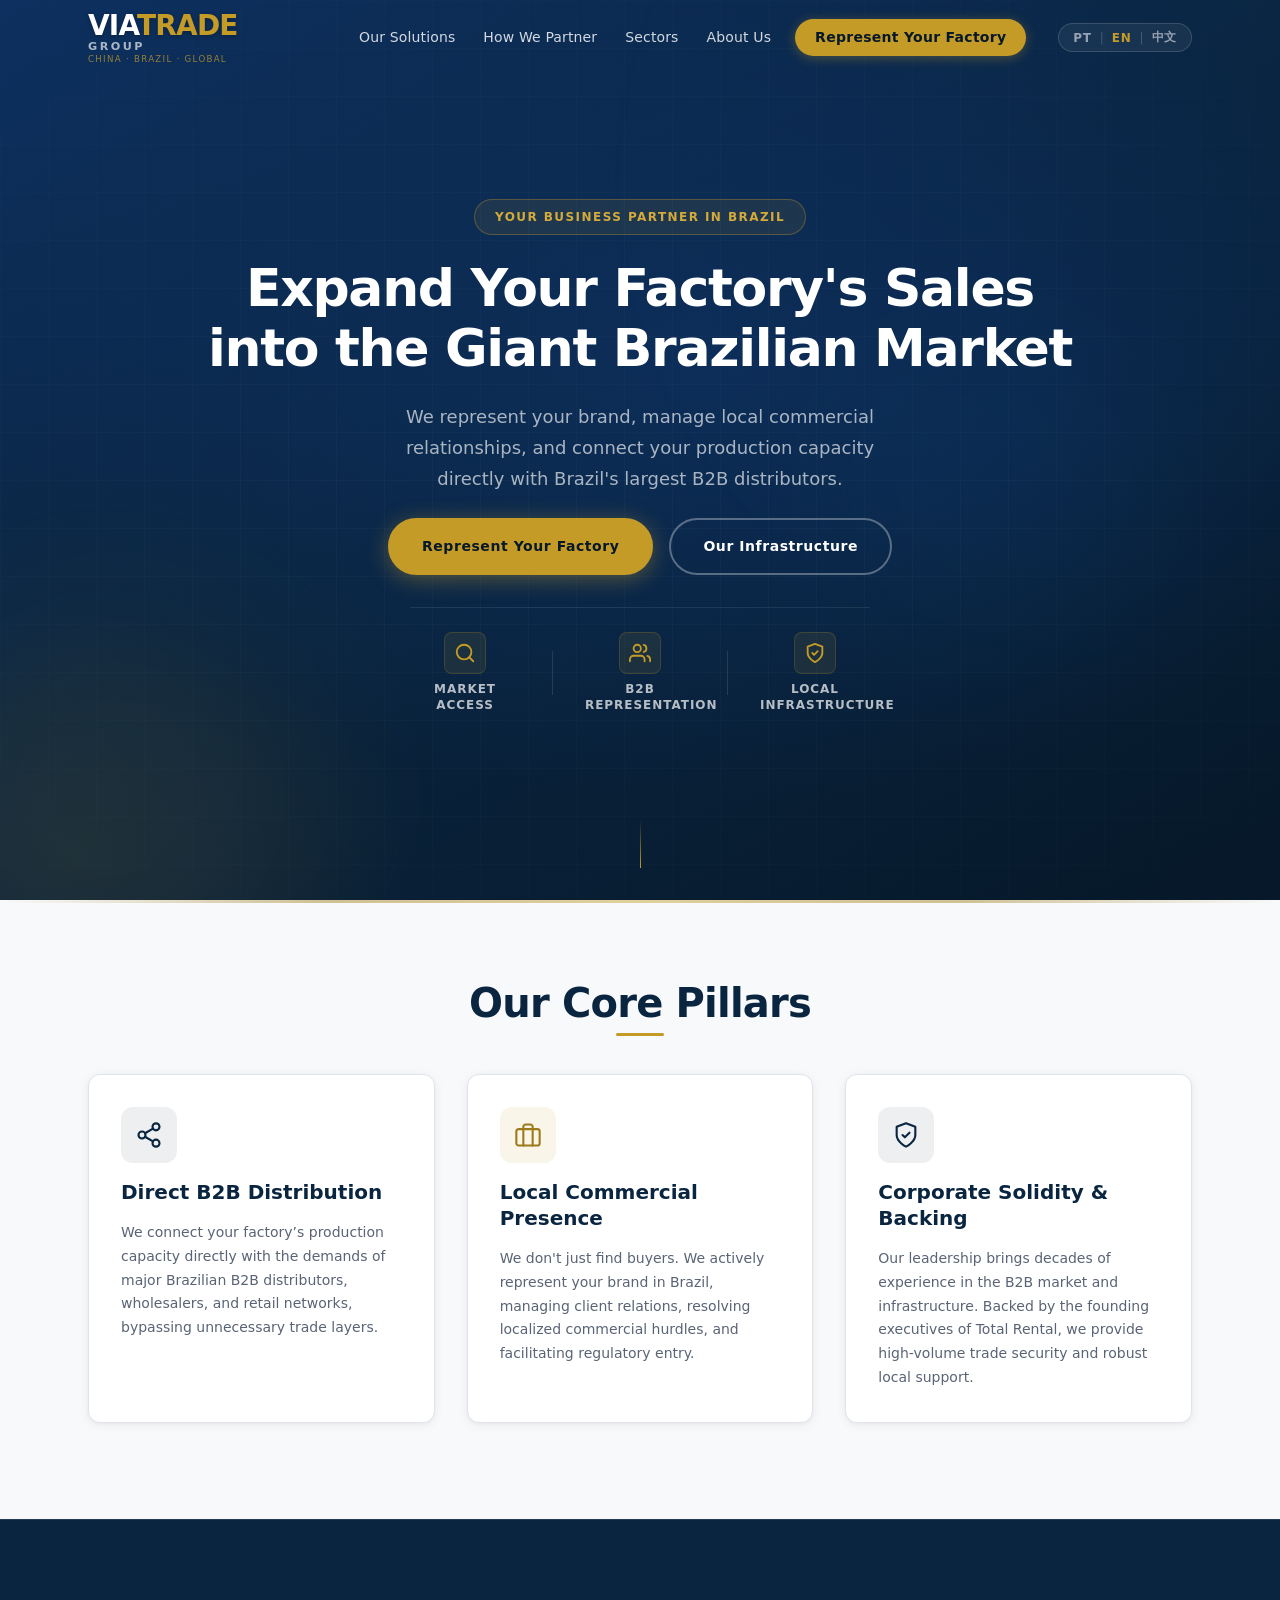
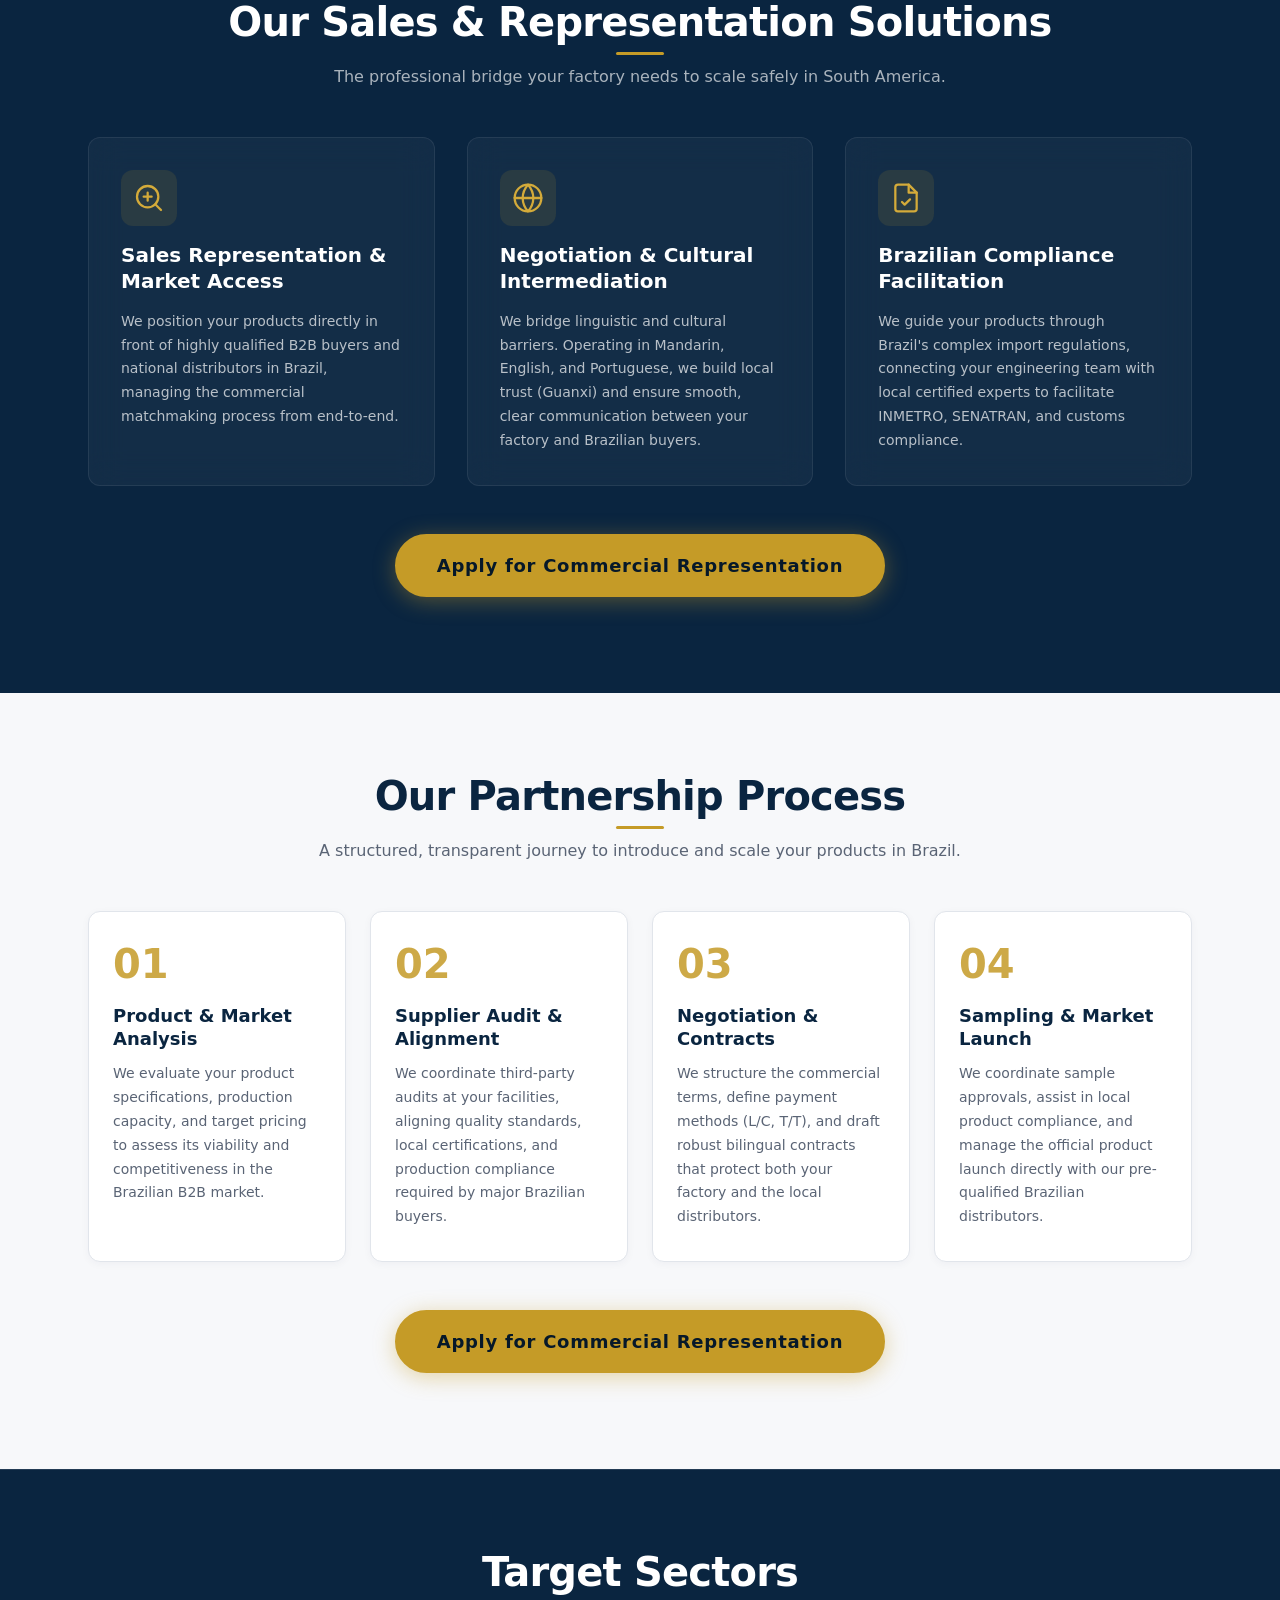
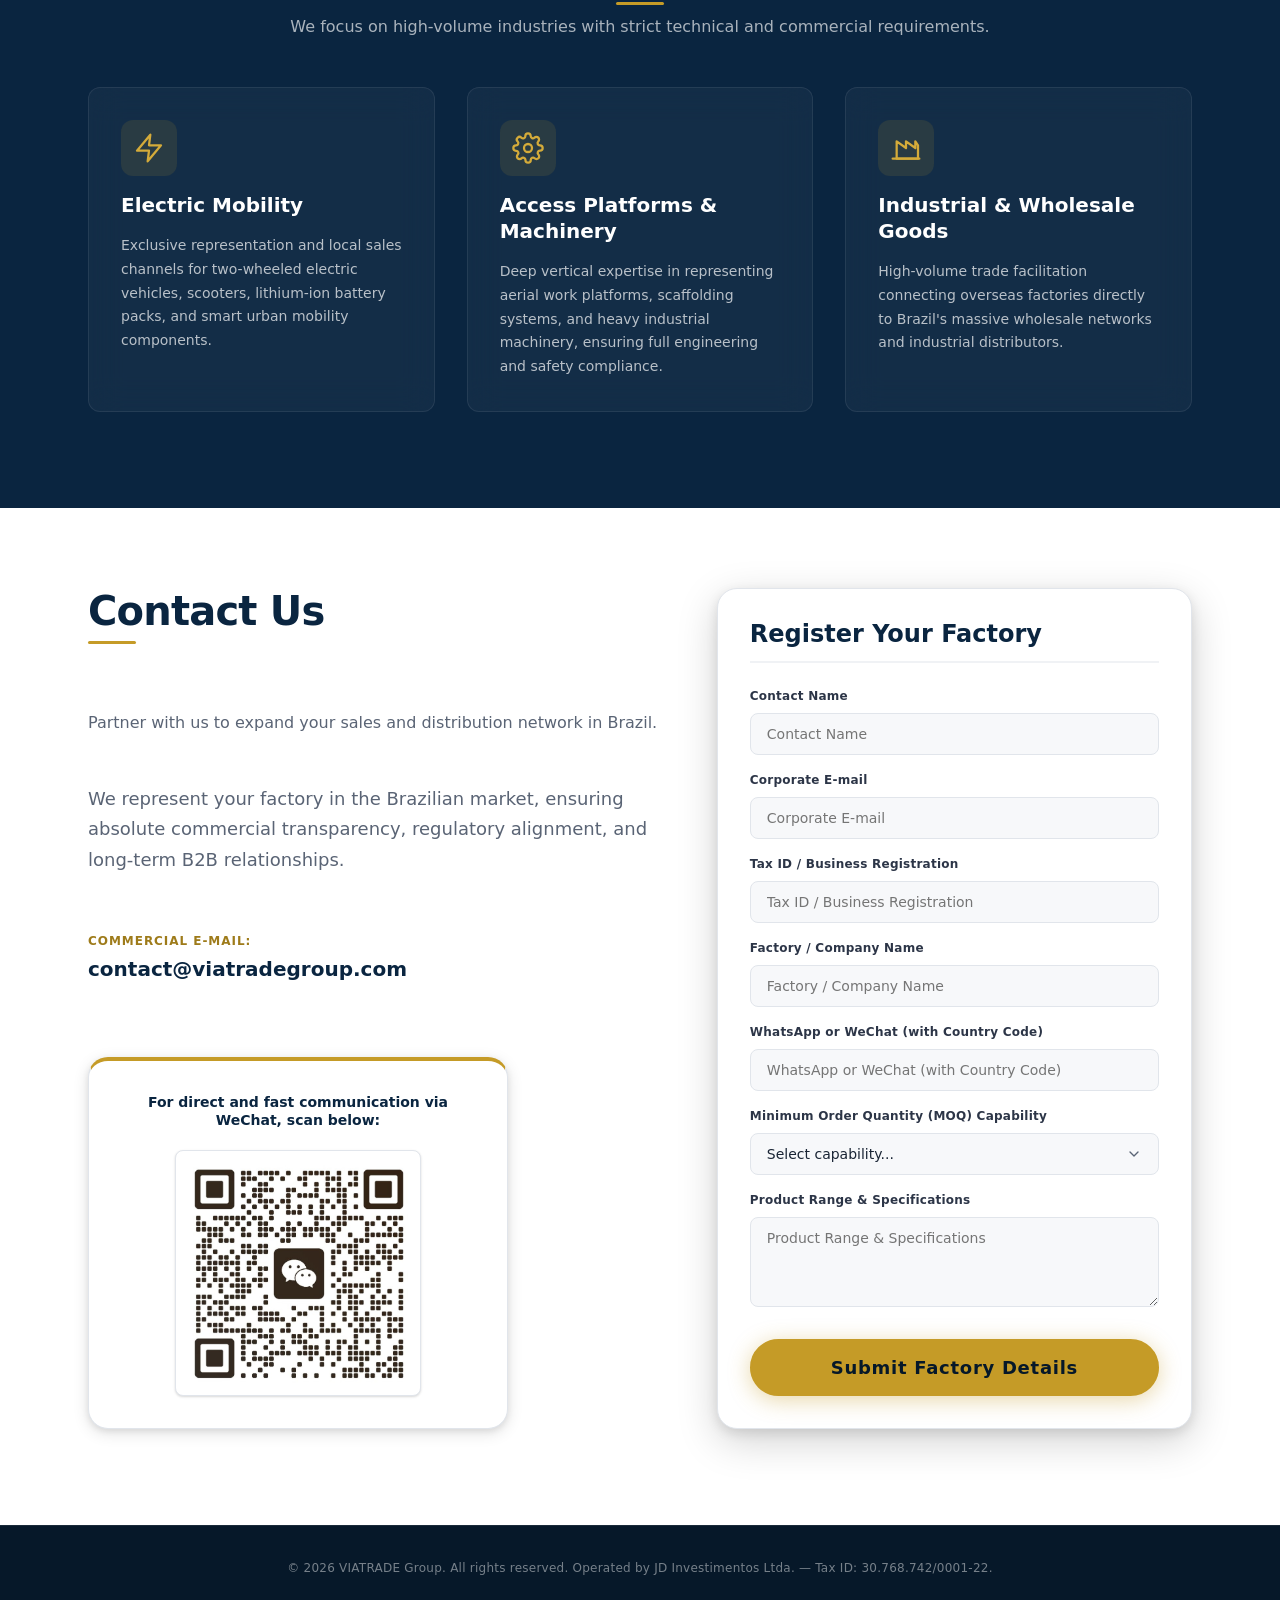
==== commit 17d9c590: "Add files via upload" ====
--- a/index.html
+++ b/index.html
@@ -602,6 +602,11 @@
               </div>
 
               <div class="form-group">
+                <label for="form-tax-id" data-i18n="contact_form_tax_id">CNPJ</label>
+                <input type="text" id="form-tax-id" name="tax_id" required data-i18n-placeholder="contact_form_tax_id" placeholder="CNPJ">
+              </div>
+
+              <div class="form-group">
                 <label for="form-company" data-i18n="contact_form_company">Nome da Empresa</label>
                 <input type="text" id="form-company" name="company" required data-i18n-placeholder="contact_form_company" placeholder="Nome da Empresa">
               </div>
@@ -651,11 +656,15 @@
 
   </main>
 
-  <!-- ═══════════════════════════════════════════════════════
-       FOOTER — Tarefa futura
+<!-- ═══════════════════════════════════════════════════════
+       FOOTER (Tarefa 8 - Concluído com Sucesso)
   ═══════════════════════════════════════════════════════ -->
-  <footer id="site-footer" role="contentinfo">
-    <!-- Tarefa 8: Footer -->
+  <footer id="site-footer" class="site-footer" role="contentinfo">
+    <div class="container footer-inner">
+      <p class="footer-legal" data-i18n="footer_legal">
+        © 2026 VIATRADE Group. CNPJ: 30.768.742/0001-22 - JD Investimentos Ltda. Todos os direitos reservados.
+      </p>
+    </div>
   </footer>
 
   <script src="script.js" defer></script>
--- a/style.css
+++ b/style.css
@@ -301,6 +301,8 @@
   opacity: 0.85;
 }
 
+.logo-via,
+.logo-trade,
 .logo-main,
 .logo-group,
 .logo-tagline {
@@ -1773,4 +1775,34 @@
   .contact-card {
     padding: var(--space-6) var(--space-4);
   }
+}
+
+/* ============================================================
+   21. FOOTER (Tarefa 8 - Finalizado)
+   ============================================================ */
+.site-footer {
+  background: var(--color-navy-deep);
+  border-top: 1px solid rgba(255, 255, 255, 0.08);
+  padding-block: var(--space-8);
+  color: var(--color-gray-400);
+  text-align: center;
+}
+
+.footer-inner {
+  display: flex;
+  justify-content: center;
+  align-items: center;
+}
+
+.footer-legal {
+  font-size: var(--fs-xs);
+  letter-spacing: 0.02em;
+  line-height: var(--lh-relaxed);
+  color: rgba(255, 255, 255, 0.45);
+}
+
+@media (max-width: 768px) {
+  .site-footer {
+    padding-block: var(--space-6);
+  }
 }
--- a/style.css
+++ b/style.css
@@ -301,6 +301,8 @@
   opacity: 0.85;
 }
 
+.logo-via,
+.logo-trade,
 .logo-main,
 .logo-group,
 .logo-tagline {
@@ -1773,4 +1775,34 @@
   .contact-card {
     padding: var(--space-6) var(--space-4);
   }
+}
+
+/* ============================================================
+   21. FOOTER (Tarefa 8 - Finalizado)
+   ============================================================ */
+.site-footer {
+  background: var(--color-navy-deep);
+  border-top: 1px solid rgba(255, 255, 255, 0.08);
+  padding-block: var(--space-8);
+  color: var(--color-gray-400);
+  text-align: center;
+}
+
+.footer-inner {
+  display: flex;
+  justify-content: center;
+  align-items: center;
+}
+
+.footer-legal {
+  font-size: var(--fs-xs);
+  letter-spacing: 0.02em;
+  line-height: var(--lh-relaxed);
+  color: rgba(255, 255, 255, 0.45);
+}
+
+@media (max-width: 768px) {
+  .site-footer {
+    padding-block: var(--space-6);
+  }
 }
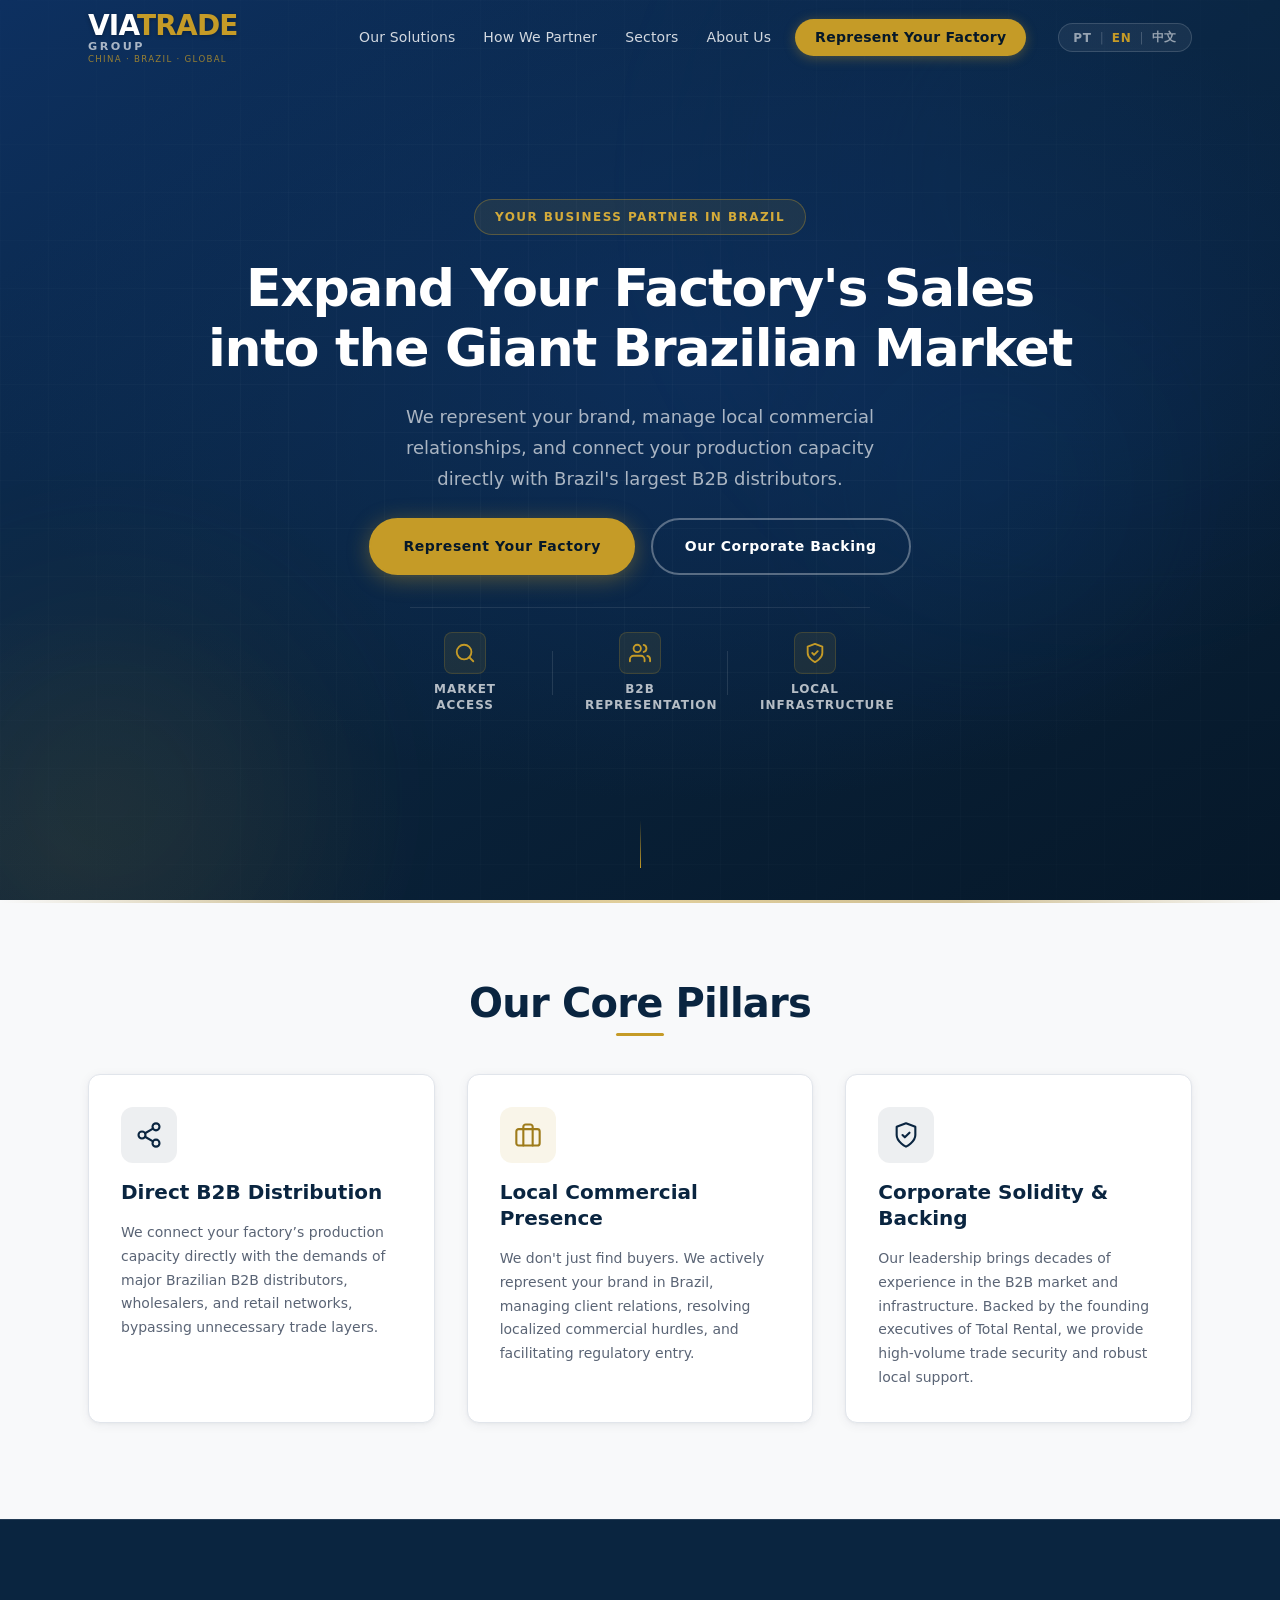
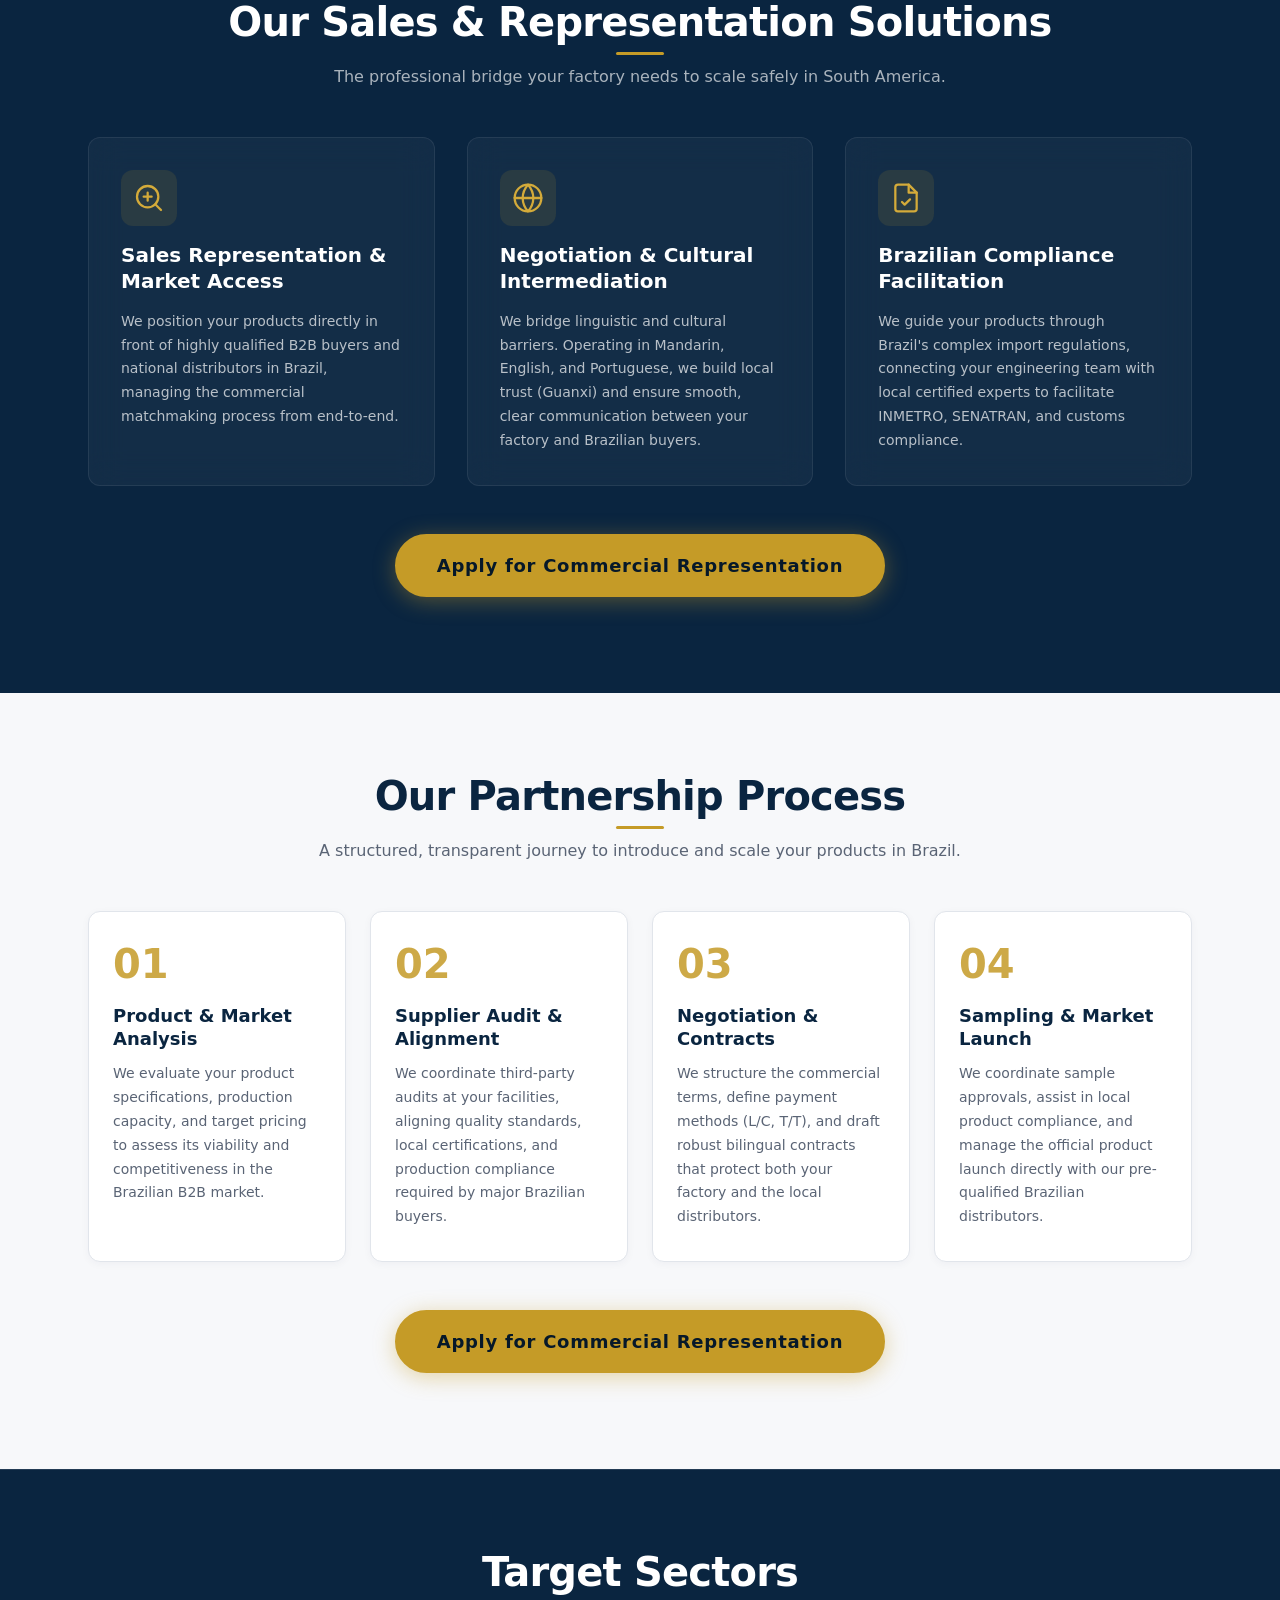
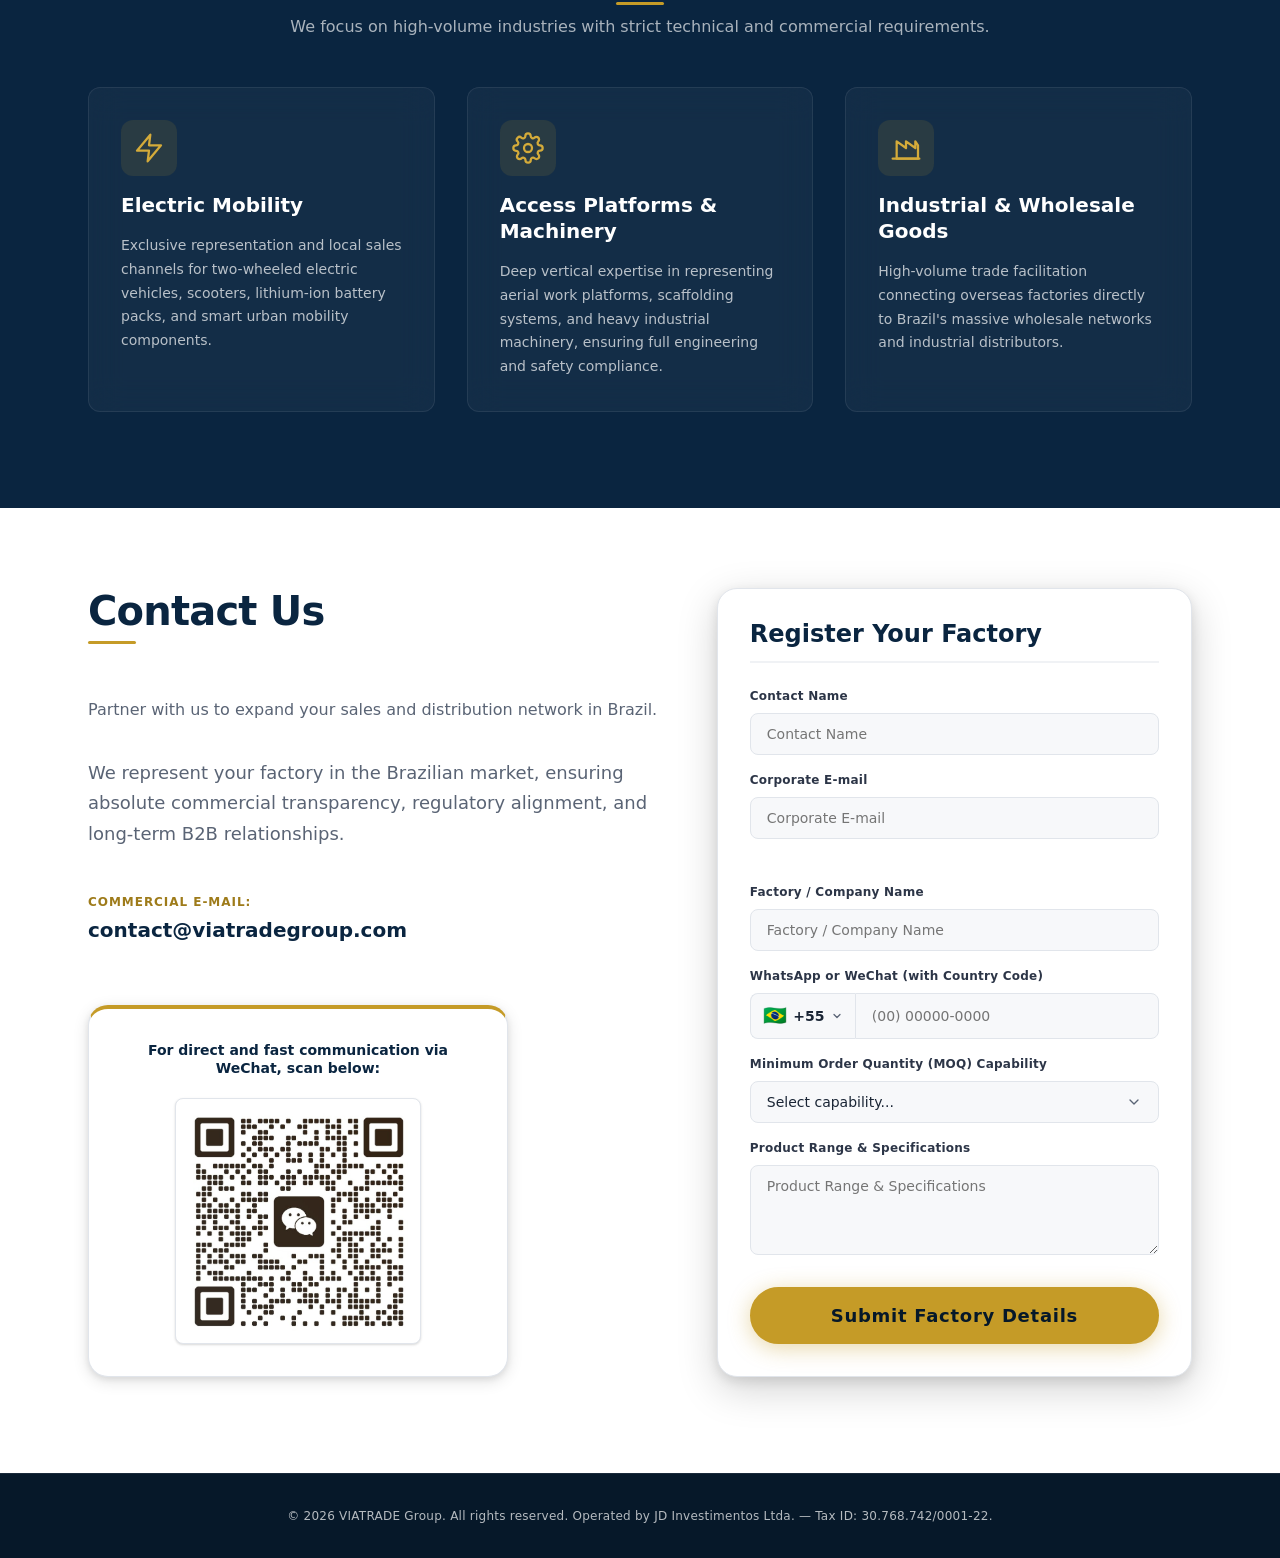
==== commit daa9bcd0: "Add files via upload" ====
--- a/index.html
+++ b/index.html
@@ -587,7 +587,7 @@
             
             <form id="contact-form" novalidate>
               <!-- Web3Forms Config -->
-              <input type="hidden" name="access_key" value="ea0762ea-cd9f-43b9-a292-0b26330052ba">
+              <input type="hidden" name="access_key" value="63073b86-d882-4a77-bd18-2fbda6c7137a">
               <input type="hidden" name="subject" value="Nova Solicitacao de Proposta - Via Trade Group">
               <input type="checkbox" name="botcheck" class="hidden" style="display: none;">
 
@@ -598,12 +598,24 @@
 
               <div class="form-group">
                 <label for="form-email" data-i18n="contact_form_email">E-mail Corporativo</label>
-                <input type="email" id="form-email" name="email" required data-i18n-placeholder="contact_form_email" placeholder="E-mail Corporativo">
+                <div class="input-validation-wrap">
+                  <input type="email" id="form-email" name="email" required
+                         data-i18n-placeholder="contact_form_email"
+                         placeholder="email@empresa.com"
+                         autocomplete="email"
+                         inputmode="email">
+                  <span class="input-validation-icon" aria-hidden="true" id="email-validation-icon"></span>
+                </div>
+                <span class="input-error-msg" id="email-error" role="alert" aria-live="polite"></span>
               </div>
 
-              <div class="form-group">
+              <div class="form-group" id="tax-id-group" data-pt-only="true">
                 <label for="form-tax-id" data-i18n="contact_form_tax_id">CNPJ</label>
-                <input type="text" id="form-tax-id" name="tax_id" required data-i18n-placeholder="contact_form_tax_id" placeholder="CNPJ">
+                <input type="text" id="form-tax-id" name="tax_id"
+                       data-i18n-placeholder="contact_form_tax_id"
+                       placeholder="00.000.000/0000-00"
+                       maxlength="18"
+                       autocomplete="off">
               </div>
 
               <div class="form-group">
@@ -612,8 +624,29 @@
               </div>
 
               <div class="form-group">
-                <label for="form-phone" data-i18n="contact_form_phone">WhatsApp ou WeChat (com DDI)</label>
-                <input type="text" id="form-phone" name="phone" required data-i18n-placeholder="contact_form_phone" placeholder="WhatsApp ou WeChat (com DDI)">
+                <label for="form-phone" data-i18n="contact_form_phone">WhatsApp ou WeChat</label>
+                <div class="phone-field-wrapper">
+                  <!-- Seletor de país -->
+                  <button type="button" class="phone-country-btn" id="phone-country-btn" aria-label="Selecionar país" aria-expanded="false" aria-haspopup="listbox">
+                    <span class="phone-flag" id="phone-flag">🇧🇷</span>
+                    <span class="phone-ddi" id="phone-ddi">+55</span>
+                    <svg class="phone-chevron" width="12" height="12" viewBox="0 0 24 24" fill="none" stroke="currentColor" stroke-width="2.5" stroke-linecap="round" stroke-linejoin="round" aria-hidden="true"><polyline points="6 9 12 15 18 9"/></svg>
+                  </button>
+                  <!-- Dropdown de países -->
+                  <ul class="phone-country-dropdown" id="phone-country-dropdown" role="listbox" aria-label="Países">
+                    <li class="phone-country-search-wrap">
+                      <input type="text" class="phone-country-search" id="phone-country-search" placeholder="Buscar país..." autocomplete="off" aria-label="Buscar país">
+                    </li>
+                    <!-- países populados via JS -->
+                  </ul>
+                  <!-- Campo numérico -->
+                  <input type="tel" id="form-phone" name="phone" required
+                         class="phone-number-input"
+                         data-i18n-placeholder="contact_form_phone_number"
+                         placeholder="(00) 00000-0000"
+                         autocomplete="tel-national">
+                  <input type="hidden" id="form-phone-ddi" name="phone_ddi" value="+55">
+                </div>
               </div>
 
               <div class="form-group">
--- a/style.css
+++ b/style.css
@@ -1778,6 +1778,253 @@
 }
 
 /* ============================================================
+   20b. PHONE COUNTRY SELECTOR
+   ============================================================ */
+.phone-field-wrapper {
+  display: flex;
+  align-items: stretch;
+  position: relative;
+  gap: 0;
+}
+
+.phone-country-btn {
+  display: flex;
+  align-items: center;
+  gap: var(--space-1);
+  padding: 0 var(--space-3);
+  background: var(--color-off-white);
+  border: 1.5px solid var(--color-gray-200);
+  border-right: none;
+  border-radius: var(--radius-md) 0 0 var(--radius-md);
+  cursor: pointer;
+  transition: background var(--transition-fast), border-color var(--transition-fast);
+  white-space: nowrap;
+  flex-shrink: 0;
+  height: 100%;
+  min-height: 46px;
+  font-family: var(--font-sans);
+}
+
+.phone-country-btn:hover {
+  background: var(--color-gray-100);
+  border-color: var(--color-gray-400);
+}
+
+.phone-country-btn:focus-visible {
+  outline: 2px solid var(--color-gold);
+  outline-offset: 2px;
+  border-radius: var(--radius-md) 0 0 var(--radius-md);
+  z-index: 1;
+}
+
+.phone-flag {
+  font-size: 1.2rem;
+  line-height: 1;
+}
+
+.phone-ddi {
+  font-size: var(--fs-sm);
+  font-weight: var(--fw-semibold);
+  color: var(--color-text);
+  min-width: 36px;
+}
+
+.phone-chevron {
+  color: var(--color-gray-600);
+  transition: transform var(--transition-fast);
+  flex-shrink: 0;
+}
+
+.phone-country-btn[aria-expanded="true"] .phone-chevron {
+  transform: rotate(180deg);
+}
+
+/* Dropdown */
+.phone-country-dropdown {
+  position: absolute;
+  inset-block-start: calc(100% + 4px);
+  inset-inline-start: 0;
+  z-index: 200;
+  width: 280px;
+  max-height: 280px;
+  overflow-y: auto;
+  background: var(--color-white);
+  border: 1.5px solid var(--color-gray-200);
+  border-radius: var(--radius-lg);
+  box-shadow: var(--shadow-lg);
+  list-style: none;
+  display: none;
+  padding-block-end: var(--space-2);
+  overscroll-behavior: contain;
+}
+
+.phone-country-dropdown.is-open {
+  display: block;
+  animation: fadeInDown 0.15s ease both;
+}
+
+.phone-country-search-wrap {
+  position: sticky;
+  inset-block-start: 0;
+  background: var(--color-white);
+  padding: var(--space-2) var(--space-3);
+  border-bottom: 1px solid var(--color-gray-200);
+}
+
+.phone-country-search {
+  width: 100%;
+  padding: var(--space-2) var(--space-3);
+  border: 1.5px solid var(--color-gray-200);
+  border-radius: var(--radius-md);
+  font-size: var(--fs-sm);
+  font-family: var(--font-sans);
+  color: var(--color-text);
+  background: var(--color-off-white);
+  outline: none;
+}
+
+.phone-country-search:focus {
+  border-color: var(--color-gold);
+  box-shadow: 0 0 0 3px rgba(197, 155, 39, 0.12);
+}
+
+.phone-country-option {
+  display: flex;
+  align-items: center;
+  gap: var(--space-3);
+  padding: var(--space-2) var(--space-4);
+  cursor: pointer;
+  transition: background var(--transition-fast);
+  font-size: var(--fs-sm);
+  color: var(--color-text);
+}
+
+.phone-country-option:hover,
+.phone-country-option.is-selected {
+  background: var(--color-gold-subtle);
+}
+
+.phone-country-option.is-selected {
+  font-weight: var(--fw-semibold);
+}
+
+.phone-country-option-flag {
+  font-size: 1.1rem;
+  line-height: 1;
+  flex-shrink: 0;
+}
+
+.phone-country-option-name {
+  flex: 1;
+  overflow: hidden;
+  text-overflow: ellipsis;
+  white-space: nowrap;
+}
+
+.phone-country-option-ddi {
+  font-size: var(--fs-xs);
+  color: var(--color-text-muted);
+  flex-shrink: 0;
+}
+
+/* Input de número (direita do seletor) */
+.phone-number-input {
+  flex: 1;
+  font-family: var(--font-sans);
+  font-size: var(--fs-sm);
+  padding: 12px 16px;
+  border: 1.5px solid var(--color-gray-200);
+  border-radius: 0 var(--radius-md) var(--radius-md) 0;
+  color: var(--color-text);
+  background-color: var(--color-off-white);
+  transition: border-color var(--transition-fast), background-color var(--transition-fast), box-shadow var(--transition-fast);
+  min-width: 0;
+}
+
+.phone-number-input:hover {
+  border-color: var(--color-gray-400);
+}
+
+.phone-number-input:focus {
+  outline: none;
+  border-color: var(--color-gold);
+  background-color: var(--color-white);
+  box-shadow: 0 0 0 3px rgba(197, 155, 39, 0.15);
+}
+
+/* Borda do wrapper sincroniza via focus-within */
+.phone-field-wrapper:focus-within .phone-country-btn {
+  border-color: var(--color-gold);
+}
+
+/* Mobile: dropdown ocupa largura total */
+@media (max-width: 480px) {
+  .phone-country-dropdown {
+    width: 100%;
+    left: 0;
+    right: 0;
+  }
+
+  .phone-country-btn {
+    padding: 0 var(--space-2);
+  }
+
+  .phone-ddi {
+    min-width: 28px;
+    font-size: var(--fs-xs);
+  }
+}
+
+
+/* ============================================================
+   20c. EMAIL VALIDATION
+   ============================================================ */
+.input-validation-wrap {
+  position: relative;
+}
+
+.input-validation-wrap input {
+  padding-right: 40px; /* espaço para o ícone */
+}
+
+.input-validation-icon {
+  position: absolute;
+  inset-block-start: 50%;
+  inset-inline-end: 14px;
+  transform: translateY(-50%);
+  font-size: 1rem;
+  line-height: 1;
+  pointer-events: none;
+  transition: opacity var(--transition-fast);
+}
+
+.input-error-msg {
+  display: block;
+  font-size: var(--fs-xs);
+  color: var(--color-crimson);
+  margin-block-start: var(--space-1);
+  min-height: 16px; /* evita layout shift */
+  transition: opacity var(--transition-fast);
+}
+
+/* States no input de e-mail */
+#form-email.is-valid {
+  border-color: #2e7d32;
+  background-color: var(--color-white);
+}
+
+#form-email.is-invalid {
+  border-color: var(--color-crimson);
+  background-color: #fff8f8;
+}
+
+/* Campo CNPJ oculto por idioma — visível apenas no PT */
+#tax-id-group[hidden] {
+  display: none;
+}
+
+
+/* ============================================================
    21. FOOTER (Tarefa 8 - Finalizado)
    ============================================================ */
 .site-footer {
@@ -1798,7 +2045,8 @@
   font-size: var(--fs-xs);
   letter-spacing: 0.02em;
   line-height: var(--lh-relaxed);
-  color: rgba(255, 255, 255, 0.45);
+  /* Fix WCAG AA: 0.45 ficava em ~3.8:1 sobre #061829; 0.70 fica ~6.5:1 */
+  color: rgba(255, 255, 255, 0.70);
 }
 
 @media (max-width: 768px) {
--- a/style.css
+++ b/style.css
@@ -1778,6 +1778,253 @@
 }
 
 /* ============================================================
+   20b. PHONE COUNTRY SELECTOR
+   ============================================================ */
+.phone-field-wrapper {
+  display: flex;
+  align-items: stretch;
+  position: relative;
+  gap: 0;
+}
+
+.phone-country-btn {
+  display: flex;
+  align-items: center;
+  gap: var(--space-1);
+  padding: 0 var(--space-3);
+  background: var(--color-off-white);
+  border: 1.5px solid var(--color-gray-200);
+  border-right: none;
+  border-radius: var(--radius-md) 0 0 var(--radius-md);
+  cursor: pointer;
+  transition: background var(--transition-fast), border-color var(--transition-fast);
+  white-space: nowrap;
+  flex-shrink: 0;
+  height: 100%;
+  min-height: 46px;
+  font-family: var(--font-sans);
+}
+
+.phone-country-btn:hover {
+  background: var(--color-gray-100);
+  border-color: var(--color-gray-400);
+}
+
+.phone-country-btn:focus-visible {
+  outline: 2px solid var(--color-gold);
+  outline-offset: 2px;
+  border-radius: var(--radius-md) 0 0 var(--radius-md);
+  z-index: 1;
+}
+
+.phone-flag {
+  font-size: 1.2rem;
+  line-height: 1;
+}
+
+.phone-ddi {
+  font-size: var(--fs-sm);
+  font-weight: var(--fw-semibold);
+  color: var(--color-text);
+  min-width: 36px;
+}
+
+.phone-chevron {
+  color: var(--color-gray-600);
+  transition: transform var(--transition-fast);
+  flex-shrink: 0;
+}
+
+.phone-country-btn[aria-expanded="true"] .phone-chevron {
+  transform: rotate(180deg);
+}
+
+/* Dropdown */
+.phone-country-dropdown {
+  position: absolute;
+  inset-block-start: calc(100% + 4px);
+  inset-inline-start: 0;
+  z-index: 200;
+  width: 280px;
+  max-height: 280px;
+  overflow-y: auto;
+  background: var(--color-white);
+  border: 1.5px solid var(--color-gray-200);
+  border-radius: var(--radius-lg);
+  box-shadow: var(--shadow-lg);
+  list-style: none;
+  display: none;
+  padding-block-end: var(--space-2);
+  overscroll-behavior: contain;
+}
+
+.phone-country-dropdown.is-open {
+  display: block;
+  animation: fadeInDown 0.15s ease both;
+}
+
+.phone-country-search-wrap {
+  position: sticky;
+  inset-block-start: 0;
+  background: var(--color-white);
+  padding: var(--space-2) var(--space-3);
+  border-bottom: 1px solid var(--color-gray-200);
+}
+
+.phone-country-search {
+  width: 100%;
+  padding: var(--space-2) var(--space-3);
+  border: 1.5px solid var(--color-gray-200);
+  border-radius: var(--radius-md);
+  font-size: var(--fs-sm);
+  font-family: var(--font-sans);
+  color: var(--color-text);
+  background: var(--color-off-white);
+  outline: none;
+}
+
+.phone-country-search:focus {
+  border-color: var(--color-gold);
+  box-shadow: 0 0 0 3px rgba(197, 155, 39, 0.12);
+}
+
+.phone-country-option {
+  display: flex;
+  align-items: center;
+  gap: var(--space-3);
+  padding: var(--space-2) var(--space-4);
+  cursor: pointer;
+  transition: background var(--transition-fast);
+  font-size: var(--fs-sm);
+  color: var(--color-text);
+}
+
+.phone-country-option:hover,
+.phone-country-option.is-selected {
+  background: var(--color-gold-subtle);
+}
+
+.phone-country-option.is-selected {
+  font-weight: var(--fw-semibold);
+}
+
+.phone-country-option-flag {
+  font-size: 1.1rem;
+  line-height: 1;
+  flex-shrink: 0;
+}
+
+.phone-country-option-name {
+  flex: 1;
+  overflow: hidden;
+  text-overflow: ellipsis;
+  white-space: nowrap;
+}
+
+.phone-country-option-ddi {
+  font-size: var(--fs-xs);
+  color: var(--color-text-muted);
+  flex-shrink: 0;
+}
+
+/* Input de número (direita do seletor) */
+.phone-number-input {
+  flex: 1;
+  font-family: var(--font-sans);
+  font-size: var(--fs-sm);
+  padding: 12px 16px;
+  border: 1.5px solid var(--color-gray-200);
+  border-radius: 0 var(--radius-md) var(--radius-md) 0;
+  color: var(--color-text);
+  background-color: var(--color-off-white);
+  transition: border-color var(--transition-fast), background-color var(--transition-fast), box-shadow var(--transition-fast);
+  min-width: 0;
+}
+
+.phone-number-input:hover {
+  border-color: var(--color-gray-400);
+}
+
+.phone-number-input:focus {
+  outline: none;
+  border-color: var(--color-gold);
+  background-color: var(--color-white);
+  box-shadow: 0 0 0 3px rgba(197, 155, 39, 0.15);
+}
+
+/* Borda do wrapper sincroniza via focus-within */
+.phone-field-wrapper:focus-within .phone-country-btn {
+  border-color: var(--color-gold);
+}
+
+/* Mobile: dropdown ocupa largura total */
+@media (max-width: 480px) {
+  .phone-country-dropdown {
+    width: 100%;
+    left: 0;
+    right: 0;
+  }
+
+  .phone-country-btn {
+    padding: 0 var(--space-2);
+  }
+
+  .phone-ddi {
+    min-width: 28px;
+    font-size: var(--fs-xs);
+  }
+}
+
+
+/* ============================================================
+   20c. EMAIL VALIDATION
+   ============================================================ */
+.input-validation-wrap {
+  position: relative;
+}
+
+.input-validation-wrap input {
+  padding-right: 40px; /* espaço para o ícone */
+}
+
+.input-validation-icon {
+  position: absolute;
+  inset-block-start: 50%;
+  inset-inline-end: 14px;
+  transform: translateY(-50%);
+  font-size: 1rem;
+  line-height: 1;
+  pointer-events: none;
+  transition: opacity var(--transition-fast);
+}
+
+.input-error-msg {
+  display: block;
+  font-size: var(--fs-xs);
+  color: var(--color-crimson);
+  margin-block-start: var(--space-1);
+  min-height: 16px; /* evita layout shift */
+  transition: opacity var(--transition-fast);
+}
+
+/* States no input de e-mail */
+#form-email.is-valid {
+  border-color: #2e7d32;
+  background-color: var(--color-white);
+}
+
+#form-email.is-invalid {
+  border-color: var(--color-crimson);
+  background-color: #fff8f8;
+}
+
+/* Campo CNPJ oculto por idioma — visível apenas no PT */
+#tax-id-group[hidden] {
+  display: none;
+}
+
+
+/* ============================================================
    21. FOOTER (Tarefa 8 - Finalizado)
    ============================================================ */
 .site-footer {
@@ -1798,7 +2045,8 @@
   font-size: var(--fs-xs);
   letter-spacing: 0.02em;
   line-height: var(--lh-relaxed);
-  color: rgba(255, 255, 255, 0.45);
+  /* Fix WCAG AA: 0.45 ficava em ~3.8:1 sobre #061829; 0.70 fica ~6.5:1 */
+  color: rgba(255, 255, 255, 0.70);
 }
 
 @media (max-width: 768px) {
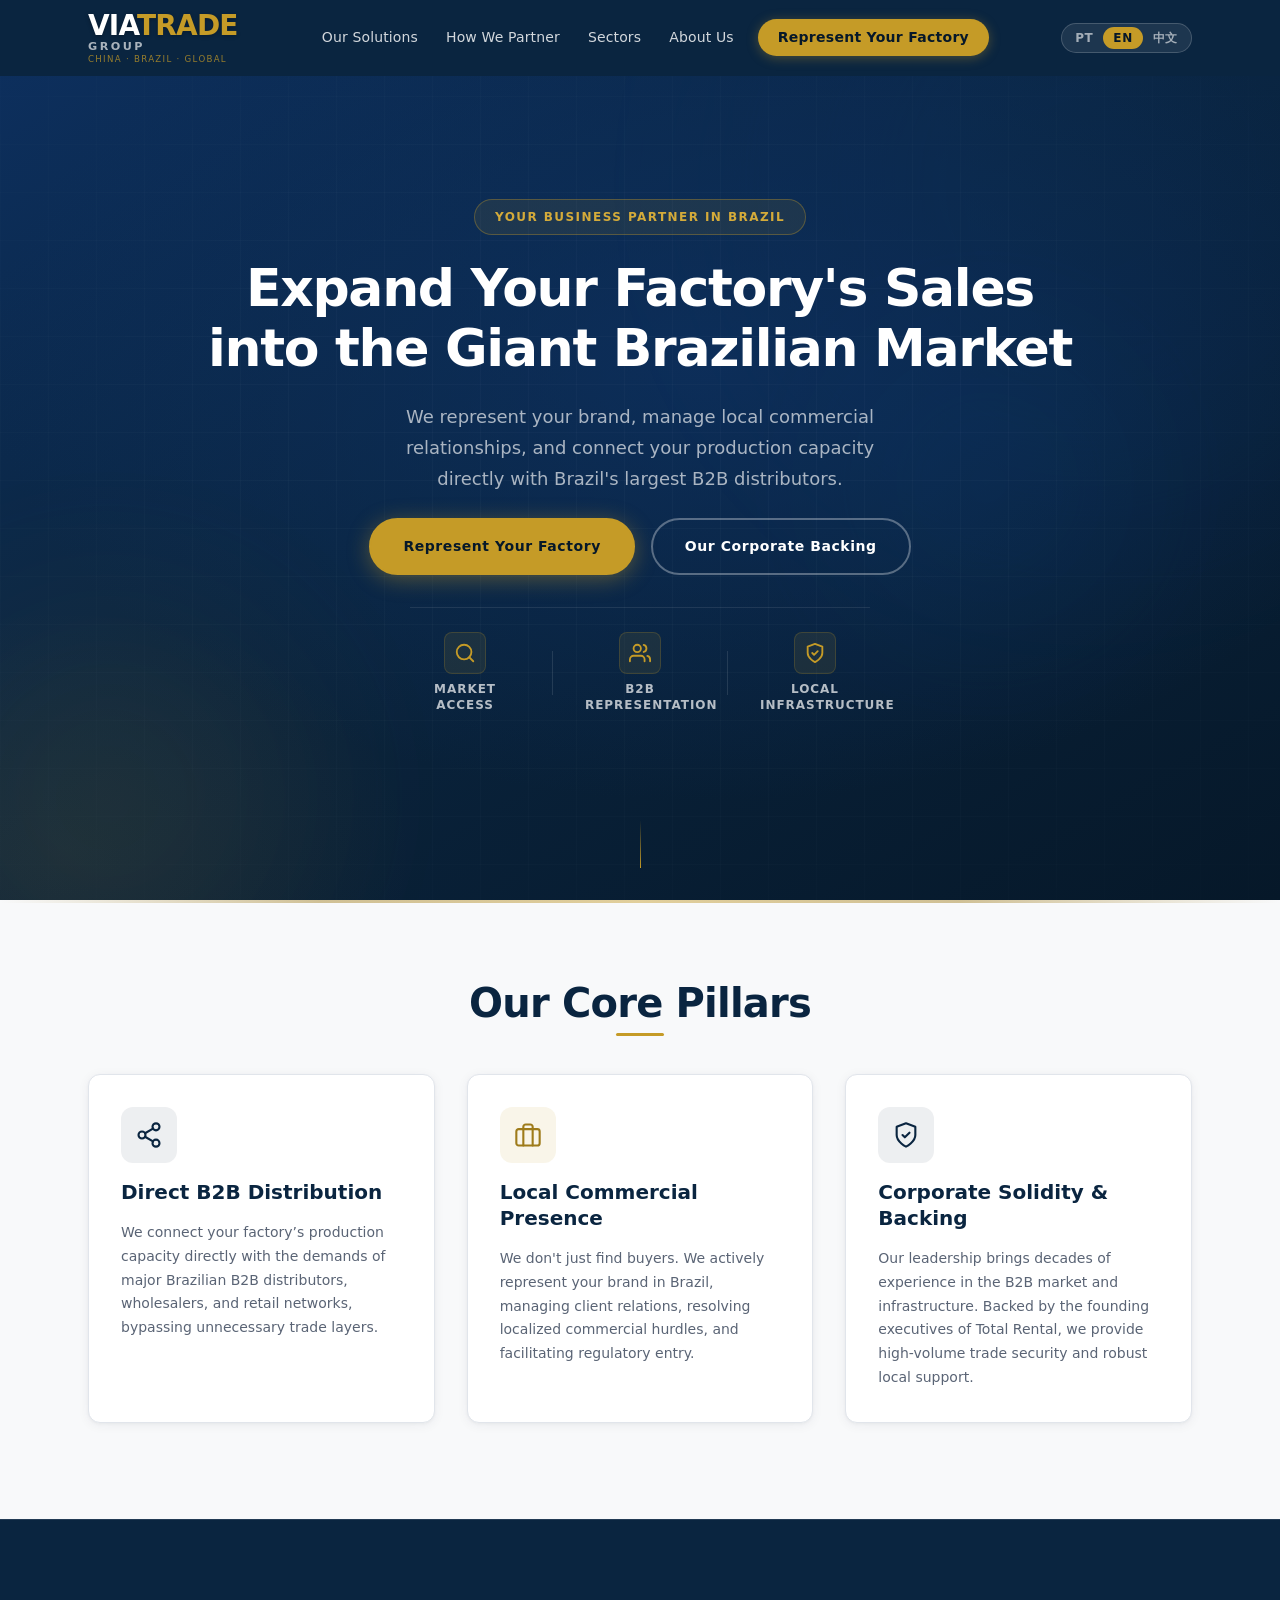
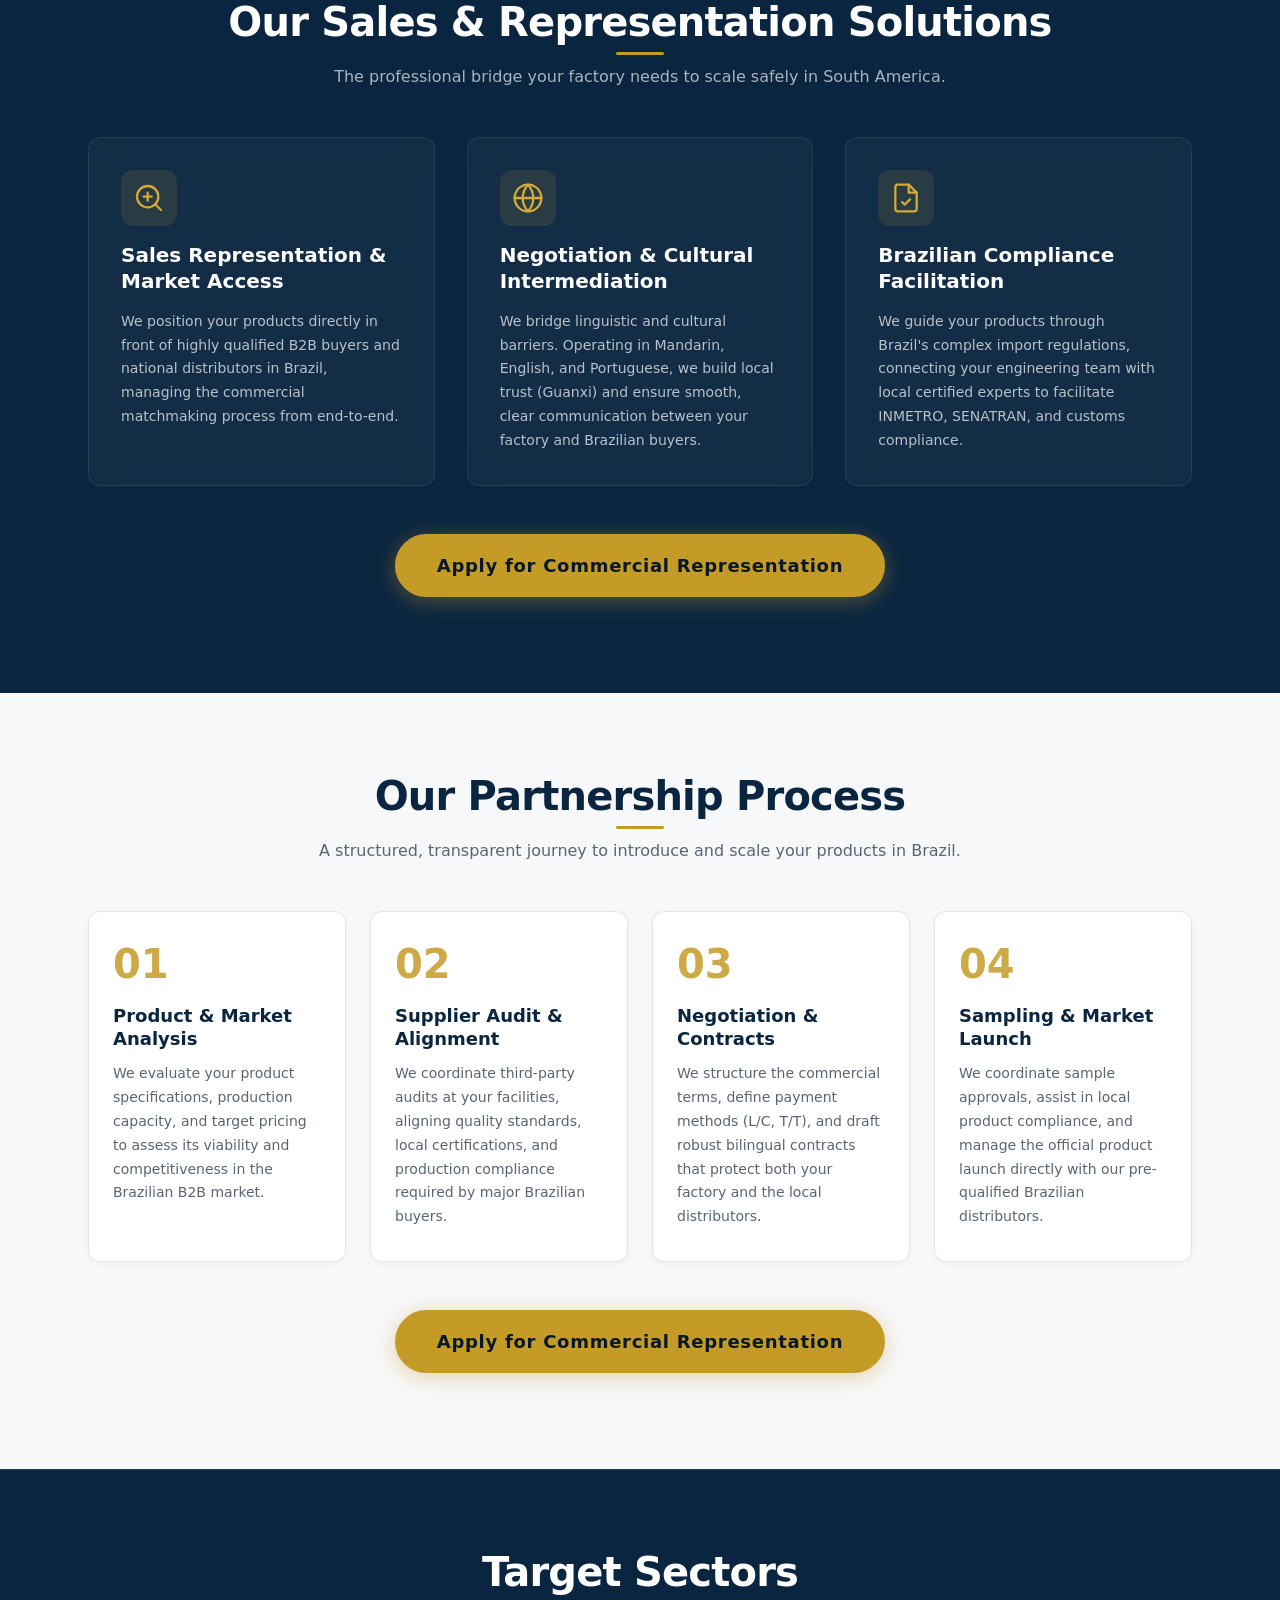
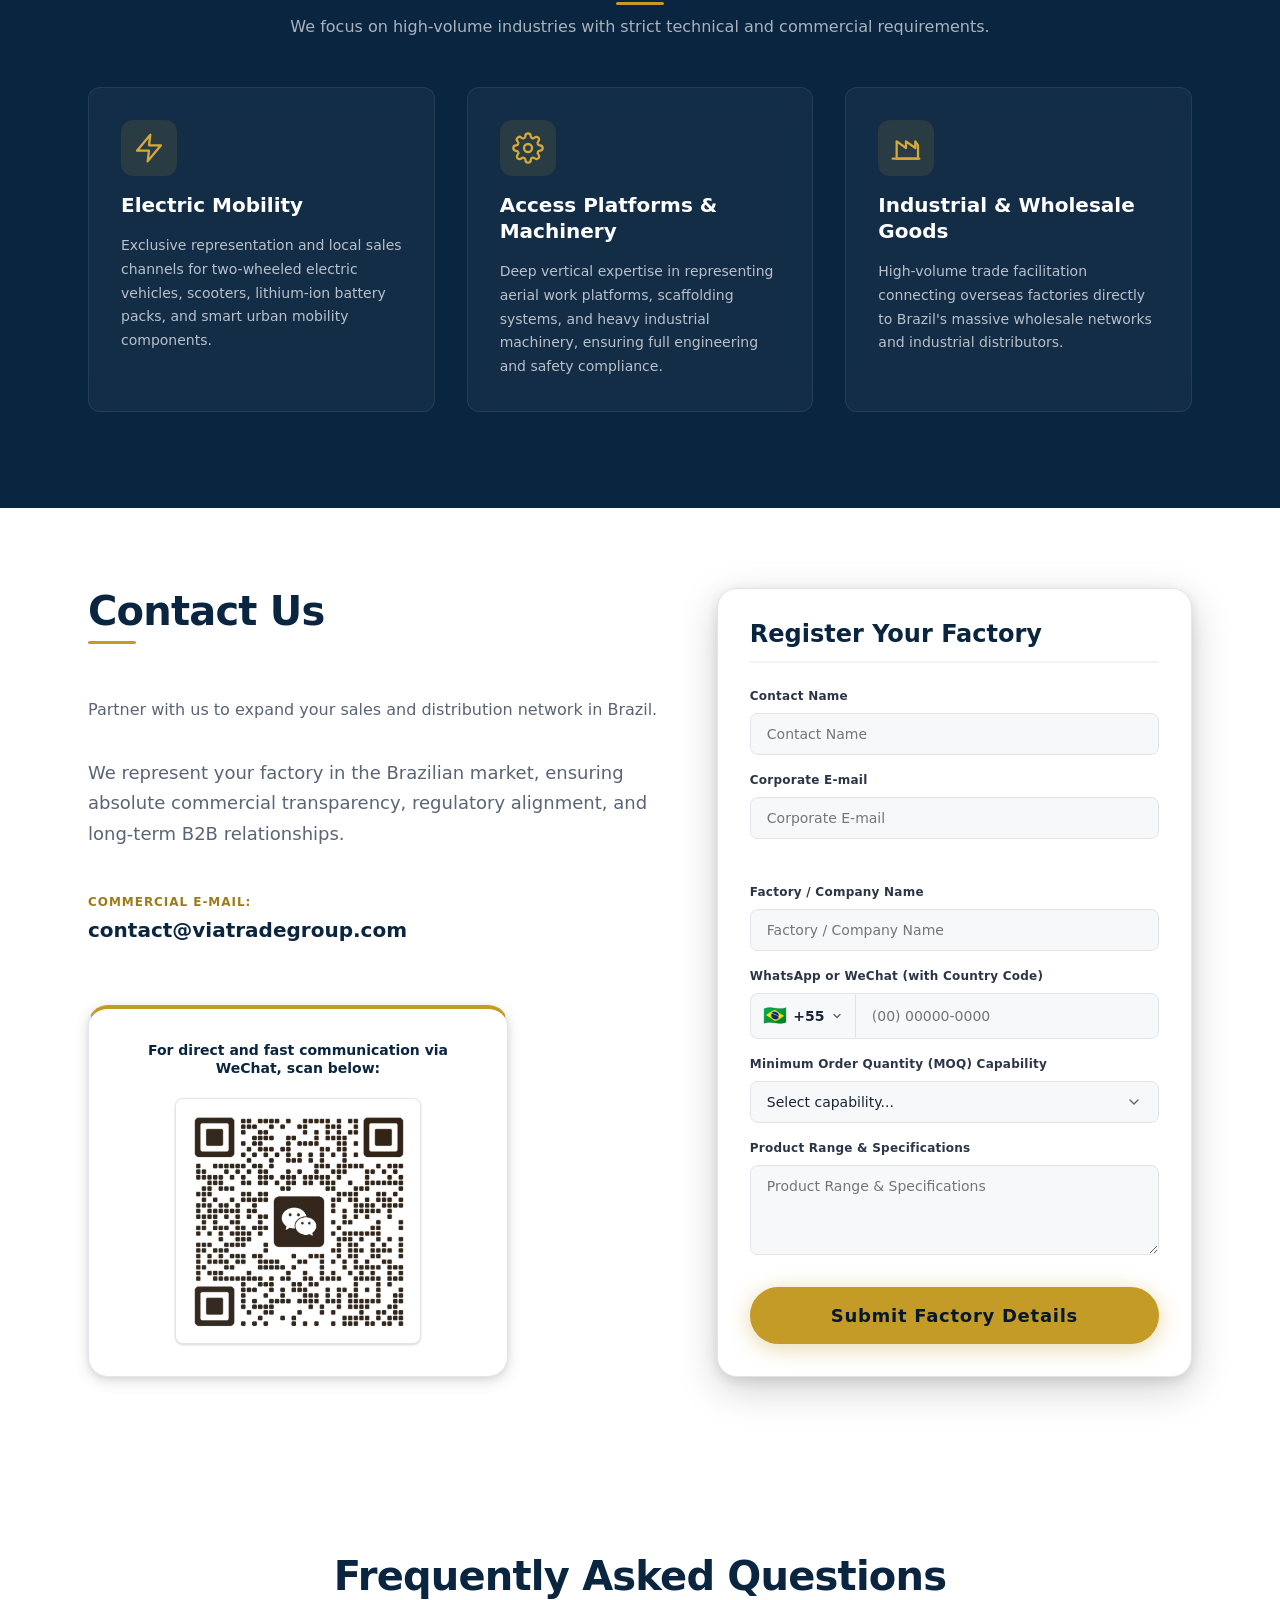
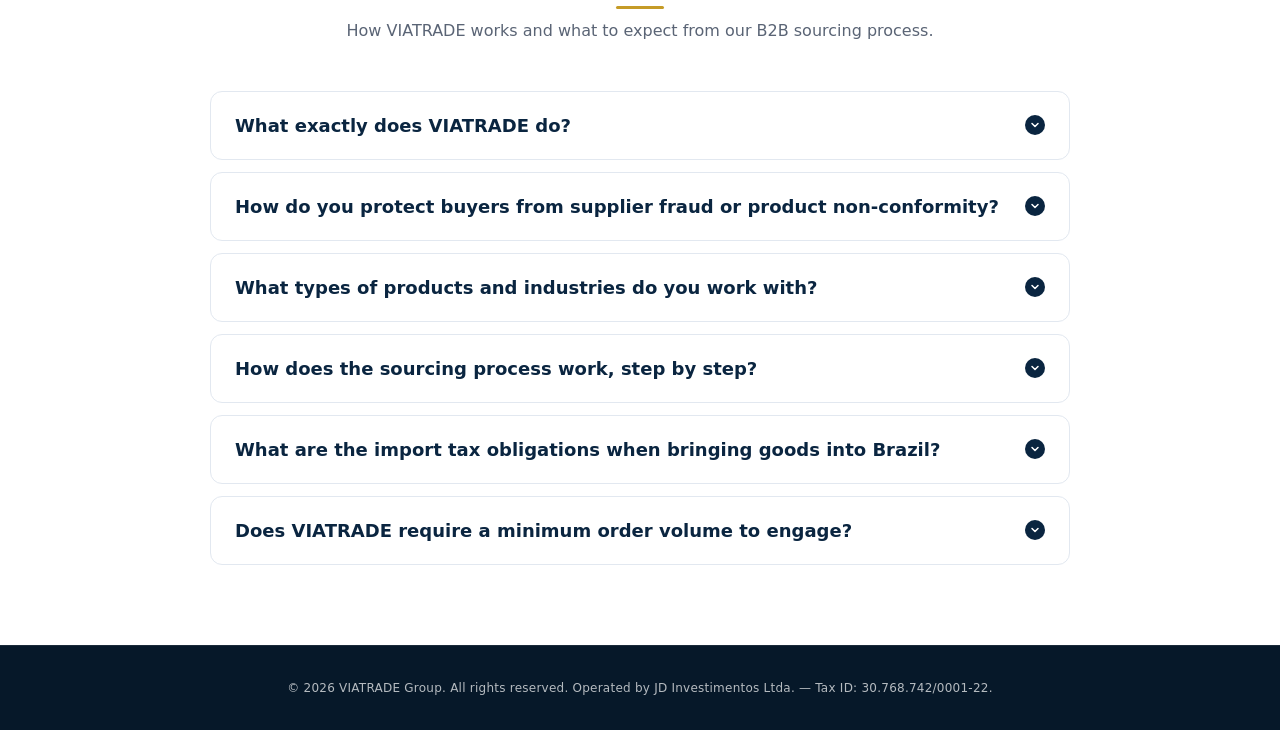
==== commit 373dbb1e: "Add files via upload" ====
--- a/index.html
+++ b/index.html
@@ -87,6 +87,133 @@
   <!-- Favicon inline SVG (zero HTTP request) -->
   <link rel="icon" type="image/svg+xml"
         href="data:image/svg+xml,<svg xmlns='http://www.w3.org/2000/svg' viewBox='0 0 32 32'><rect width='32' height='32' rx='6' fill='%230A2540'/><text x='50%25' y='55%25' dominant-baseline='middle' text-anchor='middle' font-family='system-ui' font-weight='900' font-size='12' fill='%23C59B27'>VT</text></svg>" />
+
+  <!-- FAQPage Schema — Rich Snippets Google + AEO -->
+  <script type="application/ld+json">
+  {
+    "@context": "https://schema.org",
+    "@type": "FAQPage",
+    "mainEntity": [
+
+      
+      {
+        "@type": "Question",
+        "name": "Como comprar direto da China para o Brasil com segurança?",
+        "acceptedAnswer": {
+          "@type": "Answer",
+          "text": "Importar diretamente da China exige verificação jurídica do fornecedor (registro na SAMR/SAIC), inspeção de qualidade antes do embarque e contratos com cláusulas de penalidade por não-conformidade. A VIATRADE estrutura todo esse processo — da identificação do fabricante ao desembaraço aduaneiro."
+        }
+      },
+      {
+        "@type": "Question",
+        "name": "Como encontrar fornecedores confiáveis na China?",
+        "acceptedAnswer": {
+          "@type": "Answer",
+          "text": "Fornecedores confiáveis são verificados por auditorias presenciais de fábrica, cruzamento de dados no registro empresarial chinês (SAMR) e histórico de exportação. A due diligence real acontece fora de plataformas como Alibaba e 1688."
+        }
+      },
+      {
+        "@type": "Question",
+        "name": "Quanto custa importar um container da China para o Brasil?",
+        "acceptedAnswer": {
+          "@type": "Answer",
+          "text": "O frete marítimo FCL 20 pés China-Brasil varia entre US$ 3.500 e US$ 6.500 (2024), mais impostos de importação que dependem da NCM do produto (II + IPI + PIS/COFINS). A VIATRADE calcula o custo landed antes da negociação."
+        }
+      },
+      {
+        "@type": "Question",
+        "name": "Qual a diferença entre uma trading company e um agente de sourcing?",
+        "acceptedAnswer": {
+          "@type": "Answer",
+          "text": "Uma trading company compra e revende com margem oculta. Um agente de sourcing representa seus interesses diretamente com o fabricante. A VIATRADE opera como agente de matchmaking B2B — o contrato de fornecimento fica entre sua empresa e a fábrica."
+        }
+      },
+      {
+        "@type": "Question",
+        "name": "Como calcular os impostos de importação da China para o Brasil?",
+        "acceptedAnswer": {
+          "@type": "Answer",
+          "text": "Os impostos incidem em cascata sobre o valor CIF: Imposto de Importação (II), IPI, PIS-Importação (2,1%), COFINS-Importação (9,65%) e ICMS estadual. Regimes como drawback e ex-tarifário podem reduzir a carga. A VIATRADE identifica o enquadramento fiscal mais favorável para cada produto."
+        }
+      },
+      {
+        "@type": "Question",
+        "name": "O que é necessário para importar da China com CNPJ?",
+        "acceptedAnswer": {
+          "@type": "Answer",
+          "text": "É necessário: habilitação no RADAR (Receita Federal), registro no SISCOMEX, despachante aduaneiro habilitado e conta bancária para câmbio. A VIATRADE auxilia desde a habilitação até a primeira operação de importação."
+        }
+      },
+      {
+        "@type": "Question",
+        "name": "Como comprar da China para revender no Brasil no atacado?",
+        "acceptedAnswer": {
+          "@type": "Answer",
+          "text": "Para comprar no atacado direto da fábrica é necessário habilitar o CNPJ no RADAR, negociar MOQ e contratar um despachante aduaneiro. A VIATRADE negocia MOQ junto ao fabricante e atua em todas as etapas do processo de importação."
+        }
+      },
+      {
+        "@type": "Question",
+        "name": "Como a VIATRADE garante a qualidade dos produtos importados?",
+        "acceptedAnswer": {
+          "@type": "Answer",
+          "text": "Trabalhamos com três camadas de controle: especificação técnica antes da produção, inspeção durante a produção (DUPRO) e pré-embarque (PSI) por inspetores in loco na China, e lab testing para produtos que exigem certificação INMETRO ou ANVISA."
+        }
+      },
+
+      
+      {
+        "@type": "Question",
+        "name": "What exactly does VIATRADE do?",
+        "acceptedAnswer": {
+          "@type": "Answer",
+          "text": "VIATRADE is a B2B sourcing and matchmaking firm operating in the China-Brazil trade corridor. We identify manufacturers, conduct due diligence, negotiate terms, coordinate quality inspections, and support customs clearance. The supply contract is always signed directly between your company and the factory."
+        }
+      },
+      {
+        "@type": "Question",
+        "name": "How do you protect buyers from supplier fraud or product non-conformity?",
+        "acceptedAnswer": {
+          "@type": "Answer",
+          "text": "Our protocol has three layers: legal verification through China's SAMR business registry, pre-shipment quality inspection (PSI) by certified third-party inspectors at the factory, and contracts with enforceable non-conformity penalty clauses. No shipment is approved without a passing inspection report."
+        }
+      },
+      {
+        "@type": "Question",
+        "name": "How does the sourcing process work step by step?",
+        "acceptedAnswer": {
+          "@type": "Answer",
+          "text": "Five stages: (1) Requirements briefing — specs, volume, budget, timeline; (2) Supplier mapping — identify and pre-qualify manufacturers; (3) Due diligence — factory audit, legal check, export history; (4) Negotiation — price, MOQ, payment terms; (5) Quality control and logistics coordination until delivery in Brazil."
+        }
+      },
+      {
+        "@type": "Question",
+        "name": "What are the import tax obligations when bringing goods into Brazil?",
+        "acceptedAnswer": {
+          "@type": "Answer",
+          "text": "Brazil applies import taxes in cascade on the CIF value: Import Duty (II), IPI, PIS-Import (2.1%), COFINS-Import (9.65%), and state ICMS. Special regimes like drawback and ex-tarifario can significantly reduce the tax burden for industrial inputs. VIATRADE calculates the full landed cost before negotiation."
+        }
+      },
+      {
+        "@type": "Question",
+        "name": "What types of products and industries does VIATRADE work with?",
+        "acceptedAnswer": {
+          "@type": "Answer",
+          "text": "Current focus areas include industrial equipment, electric mobility (e-bikes and scooters), B2B wholesale goods, and heavy machinery. Each engagement starts with a demand assessment to identify manufacturers only after understanding the full technical and regulatory requirements."
+        }
+      },
+      {
+        "@type": "Question",
+        "name": "Does VIATRADE require a minimum order volume?",
+        "acceptedAnswer": {
+          "@type": "Answer",
+          "text": "VIATRADE focuses on B2B operations with real commercial intent — we are not suited for single-unit or consumer purchases. Whether evaluating a first container or scaling an existing supply chain, we are happy to assess the opportunity together in an initial consultation."
+        }
+      }
+    ]
+  }
+  </script>
+
 </head>
 
 <body>
@@ -254,6 +381,23 @@
           </div>
 
         </div><!-- /.hero-content -->
+
+        <!-- WeChat Hero Panel — visível APENAS em ZH via CSS (html[lang="zh-Hans"]) -->
+        <div class="hero-wechat" id="hero-wechat-panel">
+          <div class="hero-wechat-inner">
+            <p class="hero-wechat-label" data-i18n="hero_wechat_label">微信直接联系</p>
+            <div class="hero-wechat-qr-wrap">
+              <img src="wechat_qr_code.png"
+                   alt="WeChat QR Code — VIATRADE Group"
+                   class="hero-wechat-qr"
+                   width="220" height="220"
+                   loading="eager"
+                   decoding="async">
+            </div>
+            <p class="hero-wechat-hint" data-i18n="hero_wechat_hint">扫码与我们立即沟通</p>
+          </div>
+        </div><!-- /.hero-wechat -->
+
       </div><!-- /.container -->
 
       <!-- Animated scroll indicator -->
@@ -591,11 +735,16 @@
               <input type="hidden" name="subject" value="Nova Solicitacao de Proposta - Via Trade Group">
               <input type="checkbox" name="botcheck" class="hidden" style="display: none;">
 
+              <!-- Nome -->
               <div class="form-group">
                 <label for="form-name" data-i18n="contact_form_name">Nome Completo</label>
-                <input type="text" id="form-name" name="name" required data-i18n-placeholder="contact_form_name" placeholder="Nome Completo">
+                <input type="text" id="form-name" name="name" required
+                       data-i18n-placeholder="contact_form_name"
+                       placeholder="Nome Completo"
+                       autocomplete="name">
               </div>
 
+              <!-- E-mail com validação visual -->
               <div class="form-group">
                 <label for="form-email" data-i18n="contact_form_email">E-mail Corporativo</label>
                 <div class="input-validation-wrap">
@@ -604,46 +753,64 @@
                          placeholder="email@empresa.com"
                          autocomplete="email"
                          inputmode="email">
-                  <span class="input-validation-icon" aria-hidden="true" id="email-validation-icon"></span>
+                  <span class="input-val-icon" aria-hidden="true" id="email-val-icon"></span>
                 </div>
                 <span class="input-error-msg" id="email-error" role="alert" aria-live="polite"></span>
               </div>
 
-              <div class="form-group" id="tax-id-group" data-pt-only="true">
+              <!-- CNPJ — visível apenas em PT (oculto em EN/ZH via JS) -->
+              <div class="form-group" id="tax-id-group">
                 <label for="form-tax-id" data-i18n="contact_form_tax_id">CNPJ</label>
                 <input type="text" id="form-tax-id" name="tax_id"
-                       data-i18n-placeholder="contact_form_tax_id"
+                       data-i18n-placeholder="contact_form_tax_id_ph"
                        placeholder="00.000.000/0000-00"
                        maxlength="18"
-                       autocomplete="off">
+                       inputmode="numeric"
+                       pattern="[0-9./\-]*"
+                       autocomplete="off"
+                       required>
               </div>
 
+              <!-- Empresa -->
               <div class="form-group">
                 <label for="form-company" data-i18n="contact_form_company">Nome da Empresa</label>
-                <input type="text" id="form-company" name="company" required data-i18n-placeholder="contact_form_company" placeholder="Nome da Empresa">
+                <input type="text" id="form-company" name="company"
+                       data-i18n-placeholder="contact_form_company"
+                       placeholder="Nome da Empresa"
+                       autocomplete="organization">
               </div>
 
+              <!-- Telefone com seletor de DDI -->
               <div class="form-group">
                 <label for="form-phone" data-i18n="contact_form_phone">WhatsApp ou WeChat</label>
                 <div class="phone-field-wrapper">
-                  <!-- Seletor de país -->
-                  <button type="button" class="phone-country-btn" id="phone-country-btn" aria-label="Selecionar país" aria-expanded="false" aria-haspopup="listbox">
+                  <button type="button" class="phone-country-btn" id="phone-country-btn"
+                          aria-label="Selecionar país" aria-expanded="false" aria-haspopup="listbox">
                     <span class="phone-flag" id="phone-flag">🇧🇷</span>
                     <span class="phone-ddi" id="phone-ddi">+55</span>
-                    <svg class="phone-chevron" width="12" height="12" viewBox="0 0 24 24" fill="none" stroke="currentColor" stroke-width="2.5" stroke-linecap="round" stroke-linejoin="round" aria-hidden="true"><polyline points="6 9 12 15 18 9"/></svg>
+                    <svg class="phone-chevron" width="12" height="12" viewBox="0 0 24 24"
+                         fill="none" stroke="currentColor" stroke-width="2.5"
+                         stroke-linecap="round" stroke-linejoin="round" aria-hidden="true">
+                      <polyline points="6 9 12 15 18 9"/>
+                    </svg>
                   </button>
-                  <!-- Dropdown de países -->
-                  <ul class="phone-country-dropdown" id="phone-country-dropdown" role="listbox" aria-label="Países">
+                  <ul class="phone-country-dropdown" id="phone-country-dropdown"
+                      role="listbox" aria-label="Países">
                     <li class="phone-country-search-wrap">
-                      <input type="text" class="phone-country-search" id="phone-country-search" placeholder="Buscar país..." autocomplete="off" aria-label="Buscar país">
+                      <input type="text" class="phone-country-search" id="phone-country-search"
+                             data-i18n-placeholder="phone_search_placeholder"
+                             placeholder="Buscar país..."
+                             autocomplete="off"
+                             aria-label="Buscar país">
                     </li>
-                    <!-- países populados via JS -->
+                    <!-- opções populadas via JS -->
                   </ul>
-                  <!-- Campo numérico -->
                   <input type="tel" id="form-phone" name="phone" required
                          class="phone-number-input"
                          data-i18n-placeholder="contact_form_phone_number"
                          placeholder="(00) 00000-0000"
+                         inputmode="tel"
+                         pattern="[0-9\s\-\(\)]*"
                          autocomplete="tel-national">
                   <input type="hidden" id="form-phone-ddi" name="phone_ddi" value="+55">
                 </div>
@@ -682,6 +849,27 @@
             <p class="success-text" data-i18n="contact_success_msg">Solicitação recebida! Nossa equipe de especialistas entrará em contato em até 24 horas.</p>
           </div>
 
+        </div>
+
+      </div><!-- /.container -->
+    </section>
+
+
+    <!-- ═══════════════════════════════════════════════════════
+         FAQ — SEO/AEO: FAQPage Schema + Rich Snippets
+         Renderizado via JS por idioma — 3 abordagens distintas
+         PT: importador BR | EN: processo/segurança | ZH: mercado BR
+    ═══════════════════════════════════════════════════════ -->
+    <section id="faq" class="faq-section" aria-labelledby="faq-heading">
+      <div class="container">
+
+        <div class="section-header">
+          <h2 id="faq-heading" class="section-title" data-i18n="faq_title">Perguntas Frequentes</h2>
+          <p class="section-subtitle" data-i18n="faq_subtitle">Respostas diretas para quem está avaliando importar da China com segurança.</p>
+        </div>
+
+        <!-- Items renderizados via JS (faqModule.render) por idioma -->
+        <div class="faq-grid" id="faq-accordion" role="list">
         </div>
 
       </div><!-- /.container -->
@@ -700,6 +888,6 @@
     </div>
   </footer>
 
-  <script src="script.js" defer></script>
+  <script src="script.js"></script>
 </body>
 </html>
--- a/style.css
+++ b/style.css
@@ -47,10 +47,10 @@
   /* Header */
   --header-h:            76px;
   --header-h-scroll:     66px;
-  --header-bg:           transparent;
-  --header-bg-scroll:    rgba(10, 37, 64, 0.97);
-  --header-shadow-scroll: 0 2px 24px rgba(0, 0, 0, 0.25);
-  --header-border-scroll: 1px solid rgba(197, 155, 39, 0.15);
+  --header-bg:           #0A2540;
+  --header-bg-scroll:    #061829;
+  --header-shadow-scroll: 0 2px 24px rgba(0, 0, 0, 0.35);
+  --header-border-scroll: 1px solid rgba(197, 155, 39, 0.20);
 
   /* Typography */
   --font-sans: system-ui, -apple-system, BlinkMacSystemFont,
@@ -255,11 +255,22 @@
 .header-inner {
   display: flex;
   align-items: center;
-  gap: var(--space-8);
   height: 100%;
   max-width: var(--max-w-content);
   margin-inline: auto;
   padding-inline: var(--page-px);
+  /* Três zonas: logo | nav | controles */
+  gap: var(--space-4);
+  position: relative;
+  z-index: 1001; /* acima de qualquer elemento da página */
+}
+
+/* Nav ocupa o espaço do meio, centralizado */
+#main-nav {
+  flex: 1;
+  display: flex;
+  justify-content: center;
+  min-width: 0; /* evita overflow */
 }
 
 /* Linha dourada decorativa no topo do header */
@@ -351,9 +362,7 @@
 /* ============================================================
    6. NAVIGATION
    ============================================================ */
-#main-nav {
-  margin-inline-start: auto;
-}
+/* #main-nav flex properties now set inside .header-inner block above */
 
 .nav-list {
   display: flex;
@@ -434,36 +443,44 @@
 .lang-switcher {
   display: flex;
   align-items: center;
-  gap: var(--space-1);
+  gap: 0;
   flex-shrink: 0;
-  background: rgba(255, 255, 255, 0.06);
-  border: 1px solid rgba(255, 255, 255, 0.14);
+  background: rgba(255, 255, 255, 0.08);
+  border: 1px solid rgba(255, 255, 255, 0.18);
   border-radius: var(--radius-full);
-  padding: 3px 10px;
+  padding: 3px;
+  position: relative;
+  z-index: 10; /* acima de qualquer overlay do hero */
 }
 
 .lang-btn {
   font-size: var(--fs-xs);
   font-weight: var(--fw-semibold);
-  letter-spacing: 0.06em;
-  color: rgba(255, 255, 255, 0.55);
-  padding: 2px 4px;
-  border-radius: var(--radius-sm);
+  letter-spacing: 0.05em;
+  color: rgba(255, 255, 255, 0.60);
+  padding: 5px 10px;
+  border-radius: var(--radius-full);
+  cursor: pointer;
   transition: color var(--transition-fast), background var(--transition-fast);
+  line-height: 1;
+  border: none;
+  background: none;
+  font-family: var(--font-sans);
 }
 
 .lang-btn:hover {
   color: var(--color-white);
+  background: rgba(255,255,255,0.10);
 }
 
 .lang-btn.active {
-  color: var(--color-gold);
+  color: var(--color-navy-deep);
+  background: var(--color-gold);
+  font-weight: var(--fw-bold);
 }
 
 .lang-divider {
-  color: rgba(255, 255, 255, 0.2);
-  font-size: var(--fs-xs);
-  user-select: none;
+  display: none; /* pill unificada não precisa de divisor */
 }
 
 
@@ -546,15 +563,13 @@
     --header-h-scroll: 60px;
   }
 
-  /* Fix: logo takes natural space, lang-switcher pushes right,
-     hamburger follows with a small gap — no double auto-margin conflict */
   .header-inner {
     gap: var(--space-3);
   }
 
   #main-nav {
-    /* Nav sai do fluxo normal — não participa do flex row */
-    margin-inline-start: 0;
+    /* Sai do fluxo flex — overlay lateral em mobile */
+    flex: none;
     position: fixed;
     inset-block-start: var(--header-h);
     inset-inline: 0;
@@ -566,25 +581,25 @@
     transition: transform var(--transition-slow);
     overflow-y: auto;
     -webkit-overflow-scrolling: touch;
+    /* Anula o justify-content do desktop */
+    justify-content: flex-start;
   }
 
   #main-nav.is-open {
     transform: translateX(0);
   }
 
-  /* Lang switcher empurra-se para a direita */
+  /* Logo fica natural, lang-switcher empurra tudo para a direita */
   .lang-switcher {
     margin-inline-start: auto;
-    /* Aumenta área de toque */
-    padding: 6px 12px;
-  }
-
-  /* Hamburger segue o lang-switcher com gap pequeno */
+    flex-shrink: 0;
+  }
+
   .hamburger {
     display: flex;
-    margin-inline-start: 0;
-    width: 44px;  /* touch target */
-    height: 44px; /* touch target */
+    flex-shrink: 0;
+    width: 44px;
+    height: 44px;
   }
 
   .nav-list {
@@ -596,7 +611,7 @@
   .nav-link {
     font-size: var(--fs-md);
     padding: var(--space-3) var(--space-4);
-    min-height: 44px;             /* touch target */
+    min-height: 44px;
     display: flex;
     align-items: center;
     width: 100%;
@@ -616,7 +631,6 @@
     color: var(--color-navy-deep);
   }
 
-  /* Botões de idioma maiores no mobile */
   .lang-btn {
     padding: 4px 6px;
     min-height: 32px;
@@ -788,6 +802,125 @@
   gap: var(--space-4);
   justify-content: center;
   animation: heroFadeUp 0.6s ease 0.55s both;
+}
+
+/* ── WeChat Hero Card (ZH only) — layout vertical ── */
+.hero-wechat {
+  animation: heroFadeUp 0.5s ease both;
+}
+
+.hero-wechat[hidden] {
+  display: none;
+}
+
+/* Inner: coluna vertical, label em cima → QR → hint embaixo */
+.hero-wechat-inner {
+  display: flex;
+  flex-direction: column;
+  align-items: center;
+  gap: var(--space-4);
+  padding: var(--space-5) var(--space-6);
+  background: rgba(255, 255, 255, 0.06);
+  border: 1px solid rgba(197, 155, 39, 0.35);
+  border-radius: var(--radius-xl);
+  backdrop-filter: blur(8px);
+  -webkit-backdrop-filter: blur(8px);
+  transition: border-color var(--transition-base), background var(--transition-base);
+  text-align: center;
+}
+
+.hero-wechat-inner:hover {
+  background: rgba(255, 255, 255, 0.09);
+  border-color: rgba(197, 155, 39, 0.60);
+}
+
+/* Label: 微信直接联系 */
+.hero-wechat-label {
+  font-size: var(--fs-md);
+  font-weight: var(--fw-bold);
+  color: var(--color-gold);
+  letter-spacing: 0.04em;
+  font-family: var(--font-zh);
+  display: flex;
+  align-items: center;
+  gap: var(--space-2);
+}
+
+/* Ícone WeChat verde antes do label */
+.hero-wechat-label::before {
+  content: '';
+  display: inline-block;
+  width: 20px;
+  height: 20px;
+  flex-shrink: 0;
+  background-color: #07C160;
+  border-radius: 5px;
+  background-image: url("data:image/svg+xml,%3Csvg xmlns='http://www.w3.org/2000/svg' viewBox='0 0 24 24' fill='white'%3E%3Cpath d='M8.5 11.5a1 1 0 1 0 0-2 1 1 0 0 0 0 2zm5 0a1 1 0 1 0 0-2 1 1 0 0 0 0 2z'/%3E%3Cpath d='M3 9.5C3 6.46 6.13 4 10 4s7 2.46 7 5.5c0 .28-.02.56-.07.83A5.5 5.5 0 0 1 21 15.5c0 1.47-.6 2.8-1.57 3.76L20 21l-2.3-1.15A6.2 6.2 0 0 1 15.5 20a5.5 5.5 0 0 1-5.45-4.83C9.7 15.11 9.36 15 9 15c-3.87 0-6-2.69-6-5.5z'/%3E%3C/svg%3E");
+  background-size: 14px 14px;
+  background-repeat: no-repeat;
+  background-position: center;
+}
+
+/* Wrapper branco do QR — quadrado limpo */
+.hero-wechat-qr-wrap {
+  background: var(--color-white);
+  border-radius: var(--radius-md);
+  padding: var(--space-3);
+  box-shadow: 0 4px 20px rgba(0, 0, 0, 0.35);
+}
+
+/* QR image — maior */
+.hero-wechat-qr {
+  display: block;
+  width: 220px;
+  height: 220px;
+  border-radius: var(--radius-sm);
+  object-fit: contain;
+}
+
+/* Hint: 扫码与我们立即沟通 */
+.hero-wechat-hint {
+  font-size: var(--fs-sm);
+  color: rgba(255, 255, 255, 0.65);
+  font-family: var(--font-zh);
+  letter-spacing: 0.03em;
+}
+
+/* sub alias — compatibilidade com markup antigo */
+.hero-wechat-sub {
+  font-size: var(--fs-sm);
+  color: rgba(255, 255, 255, 0.60);
+  font-family: var(--font-zh);
+}
+
+/* Ícone WeChat decorativo inline — verde característico */
+.hero-wechat-label::before {
+  content: '';
+  display: inline-block;
+  width: 18px;
+  height: 18px;
+  margin-inline-end: var(--space-2);
+  vertical-align: middle;
+  background-color: #07C160;
+  border-radius: 4px;
+  background-image: url("data:image/svg+xml,%3Csvg xmlns='http://www.w3.org/2000/svg' viewBox='0 0 24 24' fill='white'%3E%3Cpath d='M8.5 11.5a1 1 0 1 0 0-2 1 1 0 0 0 0 2zm5 0a1 1 0 1 0 0-2 1 1 0 0 0 0 2z'/%3E%3Cpath d='M3 9.5C3 6.46 6.13 4 10 4s7 2.46 7 5.5c0 .28-.02.56-.07.83A5.5 5.5 0 0 1 21 15.5c0 1.47-.6 2.8-1.57 3.76L20 21l-2.3-1.15A6.2 6.2 0 0 1 15.5 20a5.5 5.5 0 0 1-5.45-4.83C9.7 15.11 9.36 15 9 15c-3.87 0-6-2.69-6-5.5z'/%3E%3C/svg%3E");
+  background-size: 13px 13px;
+  background-repeat: no-repeat;
+  background-position: center;
+}
+
+@media (max-width: 480px) {
+  .hero-wechat-inner {
+    flex-direction: column;
+    text-align: center;
+    gap: var(--space-3);
+    padding: var(--space-4);
+  }
+
+  .hero-wechat-text {
+    align-items: center;
+    text-align: center;
+  }
 }
 
 /* ── Button system (reusable across all sections) ── */
@@ -1987,7 +2120,8 @@
   padding-right: 40px; /* espaço para o ícone */
 }
 
-.input-validation-icon {
+.input-validation-icon,
+.input-val-icon {
   position: absolute;
   inset-block-start: 50%;
   inset-inline-end: 14px;
@@ -2018,11 +2152,203 @@
   background-color: #fff8f8;
 }
 
+/* Campo obrigatório vazio ao tentar enviar */
+.field-error {
+  border-color: var(--color-crimson) !important;
+  background-color: #fff8f8 !important;
+  animation: shake 0.3s ease;
+}
+
+@keyframes shake {
+  0%, 100% { transform: translateX(0); }
+  25%       { transform: translateX(-6px); }
+  75%       { transform: translateX(6px); }
+}
+
+/* Remove erro ao começar a digitar */
+.field-error:focus {
+  border-color: var(--color-gold) !important;
+  background-color: var(--color-white) !important;
+  animation: none;
+}
+
 /* Campo CNPJ oculto por idioma — visível apenas no PT */
 #tax-id-group[hidden] {
   display: none;
 }
 
+
+/* ============================================================
+   20d. HERO WECHAT PANEL — seletores ZH e layout 2 colunas
+   Os estilos base do componente já existem na seção do Hero (linha ~798).
+   Aqui apenas: ocultar por padrão + ativar em ZH + layout responsivo.
+   ============================================================ */
+
+/* Painel invisível em PT e EN — sobrescreve o display herdado */
+.hero-wechat {
+  display: none;
+}
+
+/* Painel visível em ZH */
+html[lang="zh-Hans"] .hero-wechat {
+  display: flex;
+  flex-shrink: 0;
+}
+
+/* Hero vira 2 colunas lado a lado em ZH no desktop */
+html[lang="zh-Hans"] .hero-inner {
+  flex-direction: row;
+  align-items: center;
+  justify-content: center;
+  gap: var(--space-12);
+}
+
+/* Texto do hero alinha à esquerda quando tem painel lateral */
+html[lang="zh-Hans"] .hero-content {
+  text-align: left;
+  align-items: flex-start;
+  max-width: 560px;
+}
+
+/* Estilos exclusivos do painel Hero (não conflitam com wechat-box do footer) */
+.hero-wechat-qr-wrap {
+  background: var(--color-white);
+  border-radius: var(--radius-md);
+  padding: var(--space-3);
+  box-shadow: 0 4px 24px rgba(0, 0, 0, 0.30);
+}
+
+.hero-wechat-hint {
+  font-size: var(--fs-xs);
+  color: rgba(255, 255, 255, 0.60);
+  text-align: center;
+  font-family: var(--font-zh);
+  letter-spacing: 0.04em;
+}
+
+/* Mobile ZH: empilha verticalmente */
+@media (max-width: 768px) {
+  html[lang="zh-Hans"] .hero-inner {
+    flex-direction: column;
+  }
+
+  html[lang="zh-Hans"] .hero-content {
+    text-align: center;
+    align-items: center;
+    max-width: 100%;
+  }
+
+  html[lang="zh-Hans"] .hero-wechat {
+    width: 100%;
+    justify-content: center;
+  }
+}
+
+
+/* ============================================================
+   22. FAQ SECTION
+   ============================================================ */
+.faq-section {
+  padding-block: var(--space-20);
+  background: var(--color-surface);
+}
+
+.faq-grid {
+  margin-block-start: var(--space-12);
+  display: flex;
+  flex-direction: column;
+  gap: var(--space-3);
+  max-width: 860px;
+  margin-inline: auto;
+}
+
+/* Accordion item */
+.faq-item {
+  background: var(--color-white);
+  border: 1.5px solid var(--color-surface-2, #E2E8F0);
+  border-radius: var(--radius-lg);
+  overflow: hidden;
+  transition: border-color var(--transition-base), box-shadow var(--transition-base);
+}
+
+.faq-item[open] {
+  border-color: var(--color-gold);
+  box-shadow: 0 4px 20px rgba(197, 155, 39, 0.12);
+}
+
+/* Question (summary) */
+.faq-question {
+  display: flex;
+  align-items: center;
+  justify-content: space-between;
+  gap: var(--space-4);
+  padding: var(--space-5) var(--space-6);
+  font-size: var(--fs-md);
+  font-weight: var(--fw-semibold);
+  color: var(--color-navy);
+  cursor: pointer;
+  list-style: none;
+  user-select: none;
+  transition: color var(--transition-fast), background var(--transition-fast);
+}
+
+.faq-question::-webkit-details-marker { display: none; }
+
+.faq-question::after {
+  content: '';
+  display: block;
+  flex-shrink: 0;
+  width: 20px;
+  height: 20px;
+  background-color: var(--color-navy);
+  border-radius: 50%;
+  background-image: url("data:image/svg+xml,%3Csvg xmlns='http://www.w3.org/2000/svg' width='12' height='12' viewBox='0 0 24 24' fill='none' stroke='white' stroke-width='3' stroke-linecap='round' stroke-linejoin='round'%3E%3Cpolyline points='6 9 12 15 18 9'/%3E%3C/svg%3E");
+  background-repeat: no-repeat;
+  background-position: center;
+  background-size: 12px;
+  transition: transform var(--transition-base), background-color var(--transition-base);
+}
+
+.faq-item[open] .faq-question {
+  color: var(--color-gold-dim, #8B6E1A);
+}
+
+.faq-item[open] .faq-question::after {
+  transform: rotate(180deg);
+  background-color: var(--color-gold);
+}
+
+.faq-question:hover {
+  background: var(--color-surface);
+}
+
+/* Answer */
+.faq-answer {
+  padding: 0 var(--space-6) var(--space-5);
+}
+
+.faq-answer p {
+  font-size: var(--fs-sm);
+  line-height: var(--lh-relaxed);
+  color: var(--color-text-muted, #6B7A8D);
+  border-top: 1px solid var(--color-surface-2, #E2E8F0);
+  padding-top: var(--space-4);
+}
+
+@media (max-width: 768px) {
+  .faq-section {
+    padding-block: var(--space-12);
+  }
+
+  .faq-question {
+    font-size: var(--fs-base);
+    padding: var(--space-4) var(--space-4);
+  }
+
+  .faq-answer {
+    padding: 0 var(--space-4) var(--space-4);
+  }
+}
 
 /* ============================================================
    21. FOOTER (Tarefa 8 - Finalizado)
--- a/style.css
+++ b/style.css
@@ -47,10 +47,10 @@
   /* Header */
   --header-h:            76px;
   --header-h-scroll:     66px;
-  --header-bg:           transparent;
-  --header-bg-scroll:    rgba(10, 37, 64, 0.97);
-  --header-shadow-scroll: 0 2px 24px rgba(0, 0, 0, 0.25);
-  --header-border-scroll: 1px solid rgba(197, 155, 39, 0.15);
+  --header-bg:           #0A2540;
+  --header-bg-scroll:    #061829;
+  --header-shadow-scroll: 0 2px 24px rgba(0, 0, 0, 0.35);
+  --header-border-scroll: 1px solid rgba(197, 155, 39, 0.20);
 
   /* Typography */
   --font-sans: system-ui, -apple-system, BlinkMacSystemFont,
@@ -255,11 +255,22 @@
 .header-inner {
   display: flex;
   align-items: center;
-  gap: var(--space-8);
   height: 100%;
   max-width: var(--max-w-content);
   margin-inline: auto;
   padding-inline: var(--page-px);
+  /* Três zonas: logo | nav | controles */
+  gap: var(--space-4);
+  position: relative;
+  z-index: 1001; /* acima de qualquer elemento da página */
+}
+
+/* Nav ocupa o espaço do meio, centralizado */
+#main-nav {
+  flex: 1;
+  display: flex;
+  justify-content: center;
+  min-width: 0; /* evita overflow */
 }
 
 /* Linha dourada decorativa no topo do header */
@@ -351,9 +362,7 @@
 /* ============================================================
    6. NAVIGATION
    ============================================================ */
-#main-nav {
-  margin-inline-start: auto;
-}
+/* #main-nav flex properties now set inside .header-inner block above */
 
 .nav-list {
   display: flex;
@@ -434,36 +443,44 @@
 .lang-switcher {
   display: flex;
   align-items: center;
-  gap: var(--space-1);
+  gap: 0;
   flex-shrink: 0;
-  background: rgba(255, 255, 255, 0.06);
-  border: 1px solid rgba(255, 255, 255, 0.14);
+  background: rgba(255, 255, 255, 0.08);
+  border: 1px solid rgba(255, 255, 255, 0.18);
   border-radius: var(--radius-full);
-  padding: 3px 10px;
+  padding: 3px;
+  position: relative;
+  z-index: 10; /* acima de qualquer overlay do hero */
 }
 
 .lang-btn {
   font-size: var(--fs-xs);
   font-weight: var(--fw-semibold);
-  letter-spacing: 0.06em;
-  color: rgba(255, 255, 255, 0.55);
-  padding: 2px 4px;
-  border-radius: var(--radius-sm);
+  letter-spacing: 0.05em;
+  color: rgba(255, 255, 255, 0.60);
+  padding: 5px 10px;
+  border-radius: var(--radius-full);
+  cursor: pointer;
   transition: color var(--transition-fast), background var(--transition-fast);
+  line-height: 1;
+  border: none;
+  background: none;
+  font-family: var(--font-sans);
 }
 
 .lang-btn:hover {
   color: var(--color-white);
+  background: rgba(255,255,255,0.10);
 }
 
 .lang-btn.active {
-  color: var(--color-gold);
+  color: var(--color-navy-deep);
+  background: var(--color-gold);
+  font-weight: var(--fw-bold);
 }
 
 .lang-divider {
-  color: rgba(255, 255, 255, 0.2);
-  font-size: var(--fs-xs);
-  user-select: none;
+  display: none; /* pill unificada não precisa de divisor */
 }
 
 
@@ -546,15 +563,13 @@
     --header-h-scroll: 60px;
   }
 
-  /* Fix: logo takes natural space, lang-switcher pushes right,
-     hamburger follows with a small gap — no double auto-margin conflict */
   .header-inner {
     gap: var(--space-3);
   }
 
   #main-nav {
-    /* Nav sai do fluxo normal — não participa do flex row */
-    margin-inline-start: 0;
+    /* Sai do fluxo flex — overlay lateral em mobile */
+    flex: none;
     position: fixed;
     inset-block-start: var(--header-h);
     inset-inline: 0;
@@ -566,25 +581,25 @@
     transition: transform var(--transition-slow);
     overflow-y: auto;
     -webkit-overflow-scrolling: touch;
+    /* Anula o justify-content do desktop */
+    justify-content: flex-start;
   }
 
   #main-nav.is-open {
     transform: translateX(0);
   }
 
-  /* Lang switcher empurra-se para a direita */
+  /* Logo fica natural, lang-switcher empurra tudo para a direita */
   .lang-switcher {
     margin-inline-start: auto;
-    /* Aumenta área de toque */
-    padding: 6px 12px;
-  }
-
-  /* Hamburger segue o lang-switcher com gap pequeno */
+    flex-shrink: 0;
+  }
+
   .hamburger {
     display: flex;
-    margin-inline-start: 0;
-    width: 44px;  /* touch target */
-    height: 44px; /* touch target */
+    flex-shrink: 0;
+    width: 44px;
+    height: 44px;
   }
 
   .nav-list {
@@ -596,7 +611,7 @@
   .nav-link {
     font-size: var(--fs-md);
     padding: var(--space-3) var(--space-4);
-    min-height: 44px;             /* touch target */
+    min-height: 44px;
     display: flex;
     align-items: center;
     width: 100%;
@@ -616,7 +631,6 @@
     color: var(--color-navy-deep);
   }
 
-  /* Botões de idioma maiores no mobile */
   .lang-btn {
     padding: 4px 6px;
     min-height: 32px;
@@ -788,6 +802,125 @@
   gap: var(--space-4);
   justify-content: center;
   animation: heroFadeUp 0.6s ease 0.55s both;
+}
+
+/* ── WeChat Hero Card (ZH only) — layout vertical ── */
+.hero-wechat {
+  animation: heroFadeUp 0.5s ease both;
+}
+
+.hero-wechat[hidden] {
+  display: none;
+}
+
+/* Inner: coluna vertical, label em cima → QR → hint embaixo */
+.hero-wechat-inner {
+  display: flex;
+  flex-direction: column;
+  align-items: center;
+  gap: var(--space-4);
+  padding: var(--space-5) var(--space-6);
+  background: rgba(255, 255, 255, 0.06);
+  border: 1px solid rgba(197, 155, 39, 0.35);
+  border-radius: var(--radius-xl);
+  backdrop-filter: blur(8px);
+  -webkit-backdrop-filter: blur(8px);
+  transition: border-color var(--transition-base), background var(--transition-base);
+  text-align: center;
+}
+
+.hero-wechat-inner:hover {
+  background: rgba(255, 255, 255, 0.09);
+  border-color: rgba(197, 155, 39, 0.60);
+}
+
+/* Label: 微信直接联系 */
+.hero-wechat-label {
+  font-size: var(--fs-md);
+  font-weight: var(--fw-bold);
+  color: var(--color-gold);
+  letter-spacing: 0.04em;
+  font-family: var(--font-zh);
+  display: flex;
+  align-items: center;
+  gap: var(--space-2);
+}
+
+/* Ícone WeChat verde antes do label */
+.hero-wechat-label::before {
+  content: '';
+  display: inline-block;
+  width: 20px;
+  height: 20px;
+  flex-shrink: 0;
+  background-color: #07C160;
+  border-radius: 5px;
+  background-image: url("data:image/svg+xml,%3Csvg xmlns='http://www.w3.org/2000/svg' viewBox='0 0 24 24' fill='white'%3E%3Cpath d='M8.5 11.5a1 1 0 1 0 0-2 1 1 0 0 0 0 2zm5 0a1 1 0 1 0 0-2 1 1 0 0 0 0 2z'/%3E%3Cpath d='M3 9.5C3 6.46 6.13 4 10 4s7 2.46 7 5.5c0 .28-.02.56-.07.83A5.5 5.5 0 0 1 21 15.5c0 1.47-.6 2.8-1.57 3.76L20 21l-2.3-1.15A6.2 6.2 0 0 1 15.5 20a5.5 5.5 0 0 1-5.45-4.83C9.7 15.11 9.36 15 9 15c-3.87 0-6-2.69-6-5.5z'/%3E%3C/svg%3E");
+  background-size: 14px 14px;
+  background-repeat: no-repeat;
+  background-position: center;
+}
+
+/* Wrapper branco do QR — quadrado limpo */
+.hero-wechat-qr-wrap {
+  background: var(--color-white);
+  border-radius: var(--radius-md);
+  padding: var(--space-3);
+  box-shadow: 0 4px 20px rgba(0, 0, 0, 0.35);
+}
+
+/* QR image — maior */
+.hero-wechat-qr {
+  display: block;
+  width: 220px;
+  height: 220px;
+  border-radius: var(--radius-sm);
+  object-fit: contain;
+}
+
+/* Hint: 扫码与我们立即沟通 */
+.hero-wechat-hint {
+  font-size: var(--fs-sm);
+  color: rgba(255, 255, 255, 0.65);
+  font-family: var(--font-zh);
+  letter-spacing: 0.03em;
+}
+
+/* sub alias — compatibilidade com markup antigo */
+.hero-wechat-sub {
+  font-size: var(--fs-sm);
+  color: rgba(255, 255, 255, 0.60);
+  font-family: var(--font-zh);
+}
+
+/* Ícone WeChat decorativo inline — verde característico */
+.hero-wechat-label::before {
+  content: '';
+  display: inline-block;
+  width: 18px;
+  height: 18px;
+  margin-inline-end: var(--space-2);
+  vertical-align: middle;
+  background-color: #07C160;
+  border-radius: 4px;
+  background-image: url("data:image/svg+xml,%3Csvg xmlns='http://www.w3.org/2000/svg' viewBox='0 0 24 24' fill='white'%3E%3Cpath d='M8.5 11.5a1 1 0 1 0 0-2 1 1 0 0 0 0 2zm5 0a1 1 0 1 0 0-2 1 1 0 0 0 0 2z'/%3E%3Cpath d='M3 9.5C3 6.46 6.13 4 10 4s7 2.46 7 5.5c0 .28-.02.56-.07.83A5.5 5.5 0 0 1 21 15.5c0 1.47-.6 2.8-1.57 3.76L20 21l-2.3-1.15A6.2 6.2 0 0 1 15.5 20a5.5 5.5 0 0 1-5.45-4.83C9.7 15.11 9.36 15 9 15c-3.87 0-6-2.69-6-5.5z'/%3E%3C/svg%3E");
+  background-size: 13px 13px;
+  background-repeat: no-repeat;
+  background-position: center;
+}
+
+@media (max-width: 480px) {
+  .hero-wechat-inner {
+    flex-direction: column;
+    text-align: center;
+    gap: var(--space-3);
+    padding: var(--space-4);
+  }
+
+  .hero-wechat-text {
+    align-items: center;
+    text-align: center;
+  }
 }
 
 /* ── Button system (reusable across all sections) ── */
@@ -1987,7 +2120,8 @@
   padding-right: 40px; /* espaço para o ícone */
 }
 
-.input-validation-icon {
+.input-validation-icon,
+.input-val-icon {
   position: absolute;
   inset-block-start: 50%;
   inset-inline-end: 14px;
@@ -2018,11 +2152,203 @@
   background-color: #fff8f8;
 }
 
+/* Campo obrigatório vazio ao tentar enviar */
+.field-error {
+  border-color: var(--color-crimson) !important;
+  background-color: #fff8f8 !important;
+  animation: shake 0.3s ease;
+}
+
+@keyframes shake {
+  0%, 100% { transform: translateX(0); }
+  25%       { transform: translateX(-6px); }
+  75%       { transform: translateX(6px); }
+}
+
+/* Remove erro ao começar a digitar */
+.field-error:focus {
+  border-color: var(--color-gold) !important;
+  background-color: var(--color-white) !important;
+  animation: none;
+}
+
 /* Campo CNPJ oculto por idioma — visível apenas no PT */
 #tax-id-group[hidden] {
   display: none;
 }
 
+
+/* ============================================================
+   20d. HERO WECHAT PANEL — seletores ZH e layout 2 colunas
+   Os estilos base do componente já existem na seção do Hero (linha ~798).
+   Aqui apenas: ocultar por padrão + ativar em ZH + layout responsivo.
+   ============================================================ */
+
+/* Painel invisível em PT e EN — sobrescreve o display herdado */
+.hero-wechat {
+  display: none;
+}
+
+/* Painel visível em ZH */
+html[lang="zh-Hans"] .hero-wechat {
+  display: flex;
+  flex-shrink: 0;
+}
+
+/* Hero vira 2 colunas lado a lado em ZH no desktop */
+html[lang="zh-Hans"] .hero-inner {
+  flex-direction: row;
+  align-items: center;
+  justify-content: center;
+  gap: var(--space-12);
+}
+
+/* Texto do hero alinha à esquerda quando tem painel lateral */
+html[lang="zh-Hans"] .hero-content {
+  text-align: left;
+  align-items: flex-start;
+  max-width: 560px;
+}
+
+/* Estilos exclusivos do painel Hero (não conflitam com wechat-box do footer) */
+.hero-wechat-qr-wrap {
+  background: var(--color-white);
+  border-radius: var(--radius-md);
+  padding: var(--space-3);
+  box-shadow: 0 4px 24px rgba(0, 0, 0, 0.30);
+}
+
+.hero-wechat-hint {
+  font-size: var(--fs-xs);
+  color: rgba(255, 255, 255, 0.60);
+  text-align: center;
+  font-family: var(--font-zh);
+  letter-spacing: 0.04em;
+}
+
+/* Mobile ZH: empilha verticalmente */
+@media (max-width: 768px) {
+  html[lang="zh-Hans"] .hero-inner {
+    flex-direction: column;
+  }
+
+  html[lang="zh-Hans"] .hero-content {
+    text-align: center;
+    align-items: center;
+    max-width: 100%;
+  }
+
+  html[lang="zh-Hans"] .hero-wechat {
+    width: 100%;
+    justify-content: center;
+  }
+}
+
+
+/* ============================================================
+   22. FAQ SECTION
+   ============================================================ */
+.faq-section {
+  padding-block: var(--space-20);
+  background: var(--color-surface);
+}
+
+.faq-grid {
+  margin-block-start: var(--space-12);
+  display: flex;
+  flex-direction: column;
+  gap: var(--space-3);
+  max-width: 860px;
+  margin-inline: auto;
+}
+
+/* Accordion item */
+.faq-item {
+  background: var(--color-white);
+  border: 1.5px solid var(--color-surface-2, #E2E8F0);
+  border-radius: var(--radius-lg);
+  overflow: hidden;
+  transition: border-color var(--transition-base), box-shadow var(--transition-base);
+}
+
+.faq-item[open] {
+  border-color: var(--color-gold);
+  box-shadow: 0 4px 20px rgba(197, 155, 39, 0.12);
+}
+
+/* Question (summary) */
+.faq-question {
+  display: flex;
+  align-items: center;
+  justify-content: space-between;
+  gap: var(--space-4);
+  padding: var(--space-5) var(--space-6);
+  font-size: var(--fs-md);
+  font-weight: var(--fw-semibold);
+  color: var(--color-navy);
+  cursor: pointer;
+  list-style: none;
+  user-select: none;
+  transition: color var(--transition-fast), background var(--transition-fast);
+}
+
+.faq-question::-webkit-details-marker { display: none; }
+
+.faq-question::after {
+  content: '';
+  display: block;
+  flex-shrink: 0;
+  width: 20px;
+  height: 20px;
+  background-color: var(--color-navy);
+  border-radius: 50%;
+  background-image: url("data:image/svg+xml,%3Csvg xmlns='http://www.w3.org/2000/svg' width='12' height='12' viewBox='0 0 24 24' fill='none' stroke='white' stroke-width='3' stroke-linecap='round' stroke-linejoin='round'%3E%3Cpolyline points='6 9 12 15 18 9'/%3E%3C/svg%3E");
+  background-repeat: no-repeat;
+  background-position: center;
+  background-size: 12px;
+  transition: transform var(--transition-base), background-color var(--transition-base);
+}
+
+.faq-item[open] .faq-question {
+  color: var(--color-gold-dim, #8B6E1A);
+}
+
+.faq-item[open] .faq-question::after {
+  transform: rotate(180deg);
+  background-color: var(--color-gold);
+}
+
+.faq-question:hover {
+  background: var(--color-surface);
+}
+
+/* Answer */
+.faq-answer {
+  padding: 0 var(--space-6) var(--space-5);
+}
+
+.faq-answer p {
+  font-size: var(--fs-sm);
+  line-height: var(--lh-relaxed);
+  color: var(--color-text-muted, #6B7A8D);
+  border-top: 1px solid var(--color-surface-2, #E2E8F0);
+  padding-top: var(--space-4);
+}
+
+@media (max-width: 768px) {
+  .faq-section {
+    padding-block: var(--space-12);
+  }
+
+  .faq-question {
+    font-size: var(--fs-base);
+    padding: var(--space-4) var(--space-4);
+  }
+
+  .faq-answer {
+    padding: 0 var(--space-4) var(--space-4);
+  }
+}
 
 /* ============================================================
    21. FOOTER (Tarefa 8 - Finalizado)
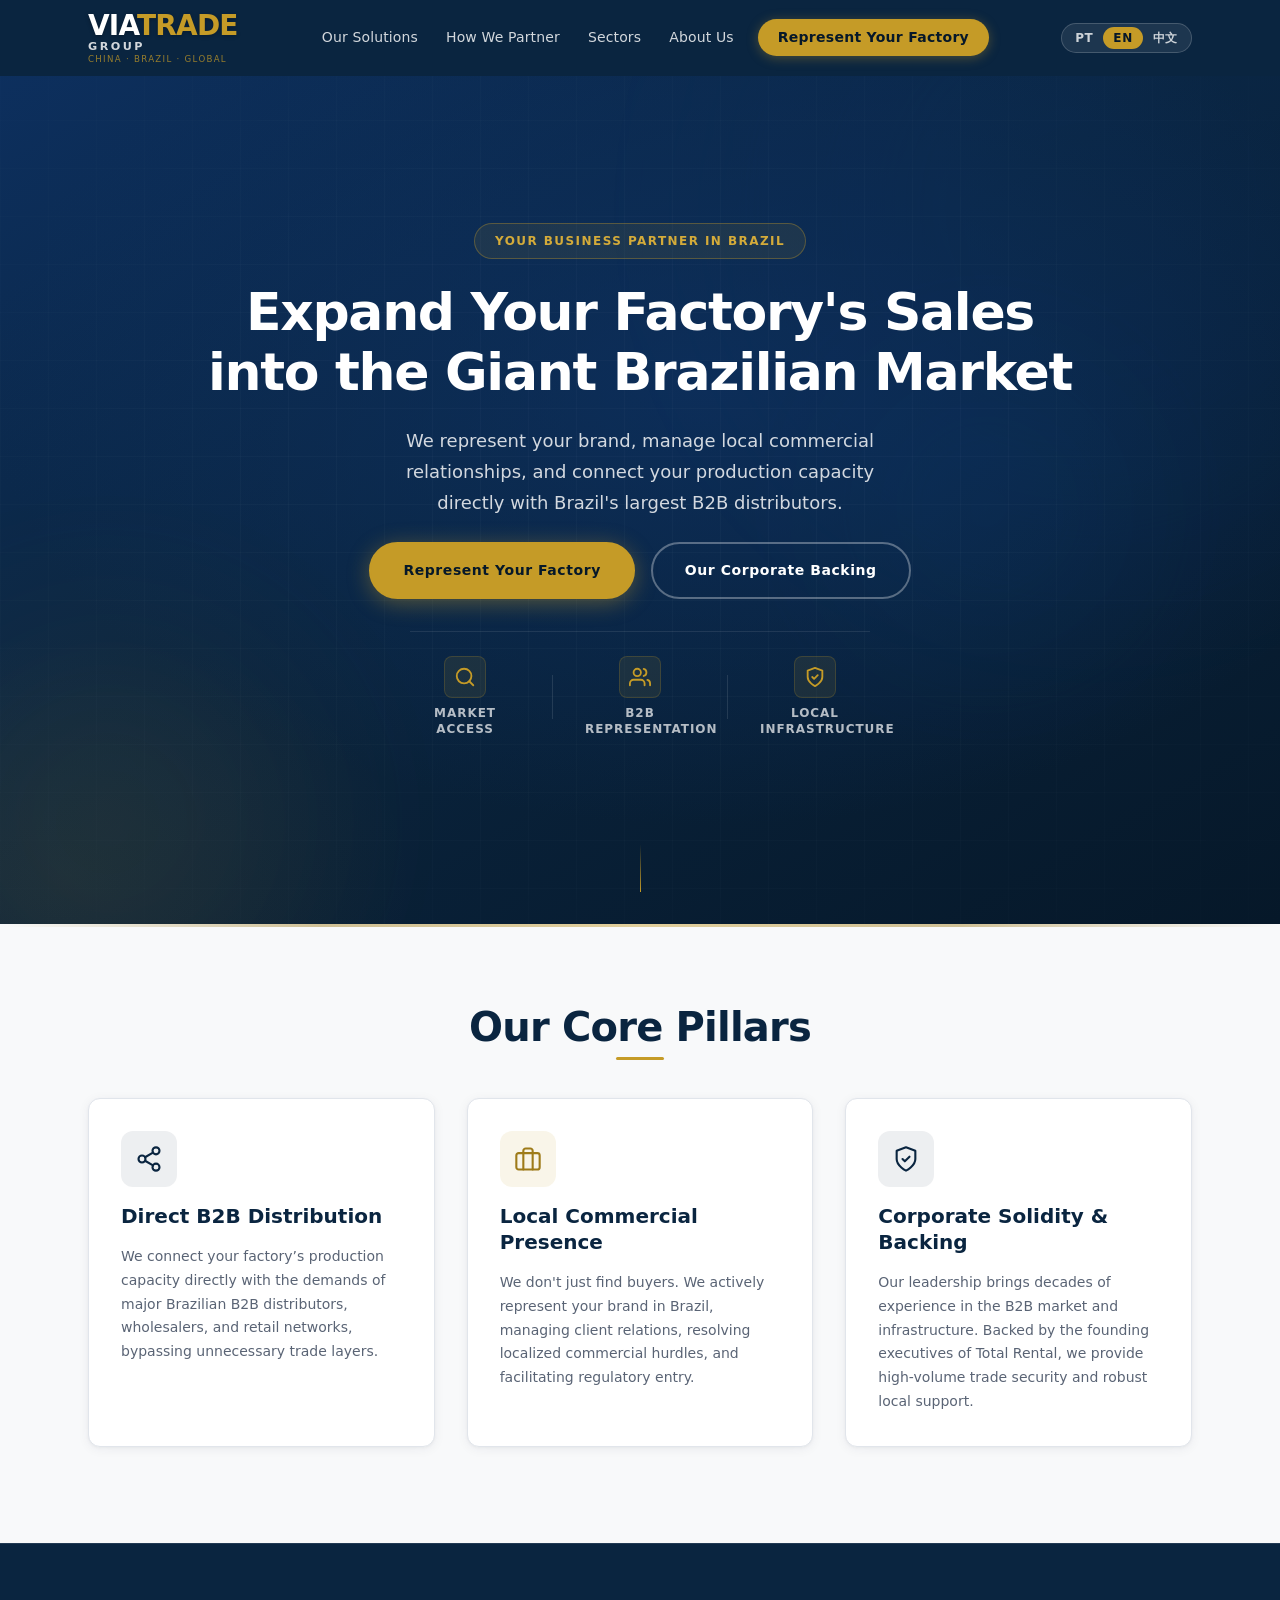
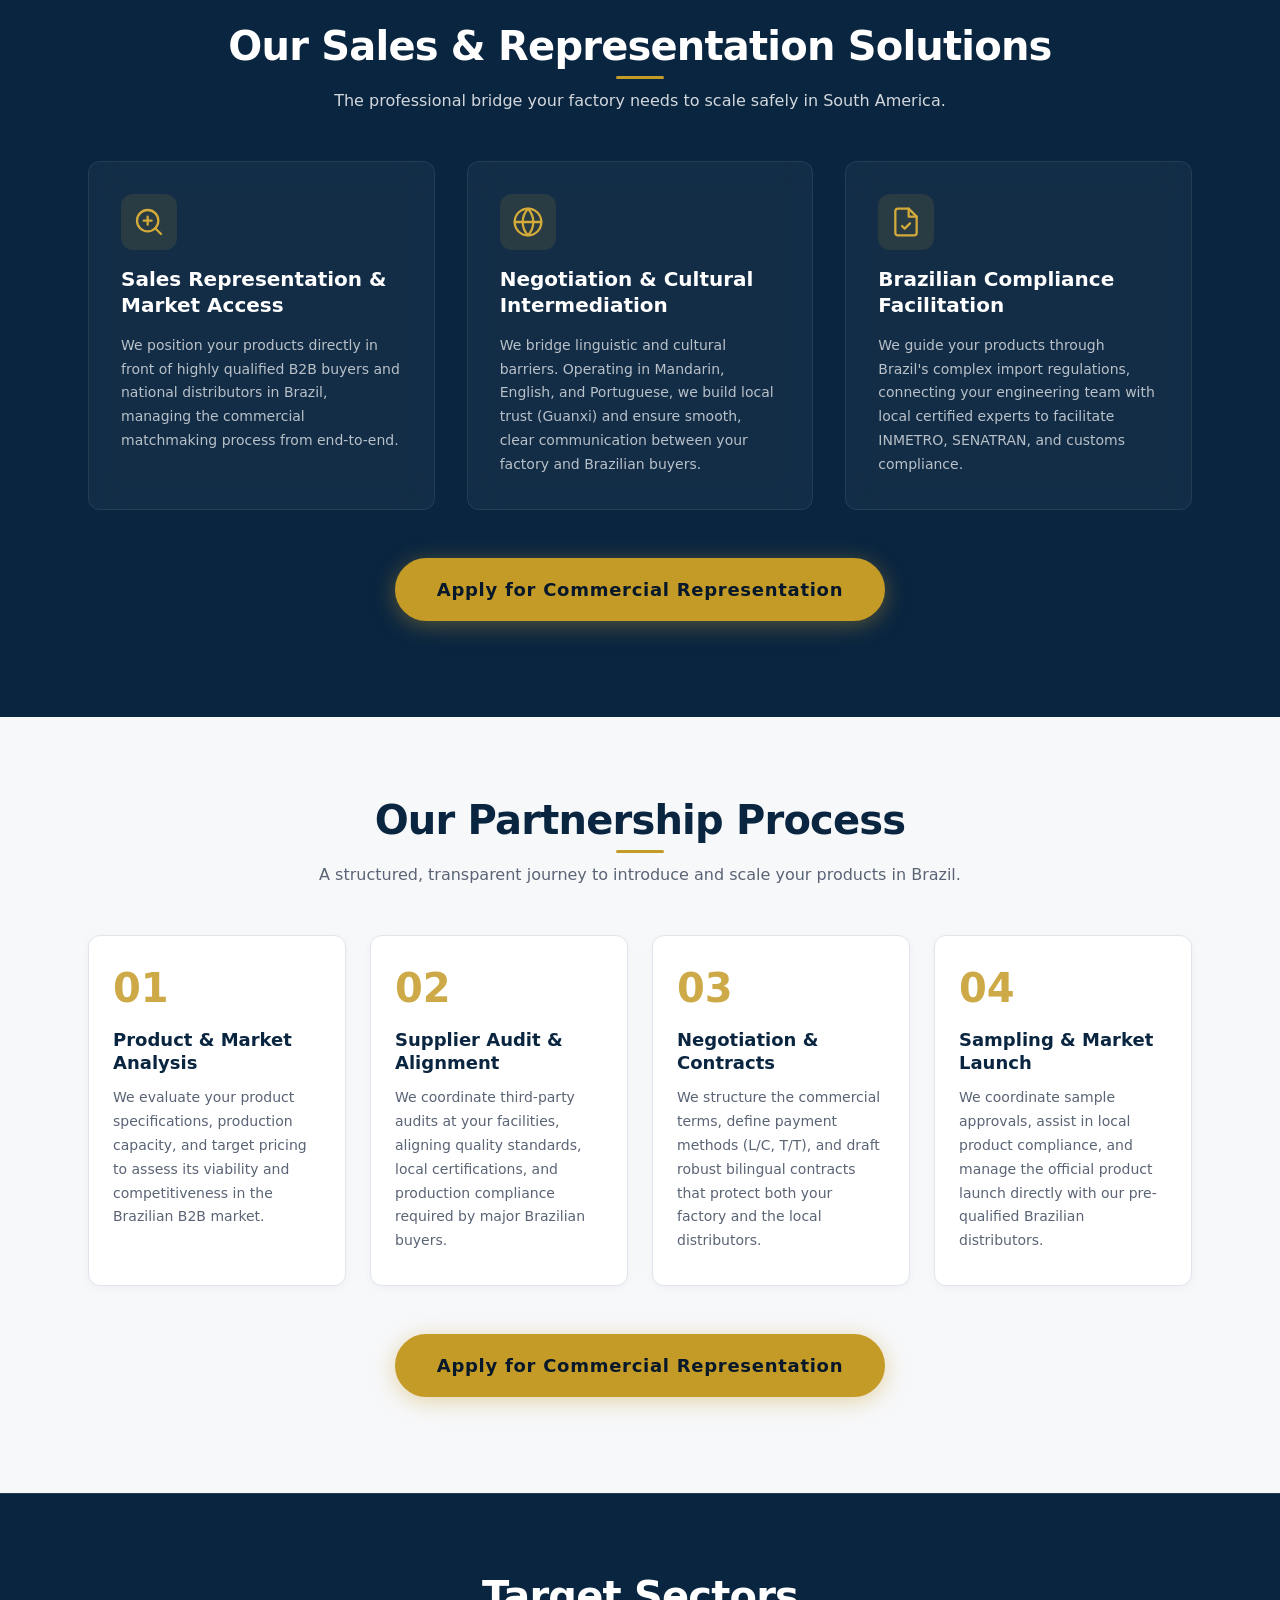
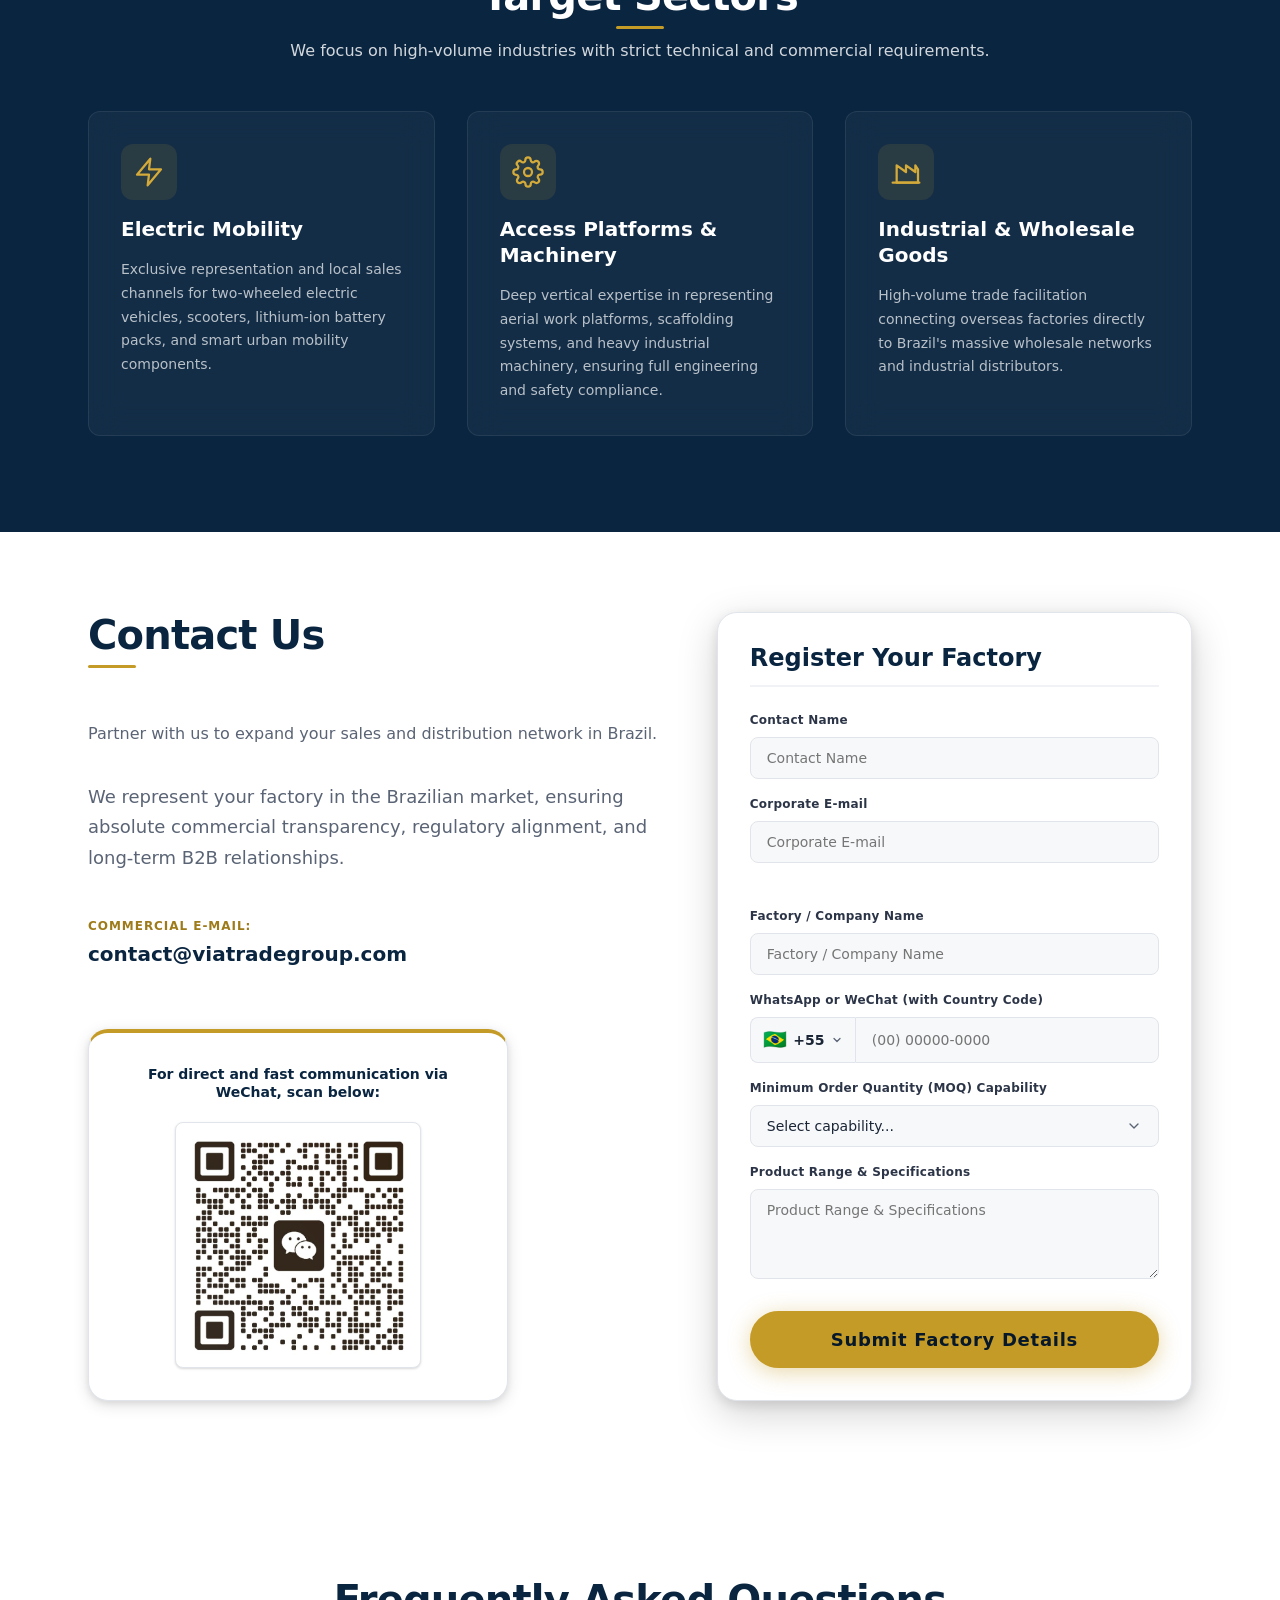
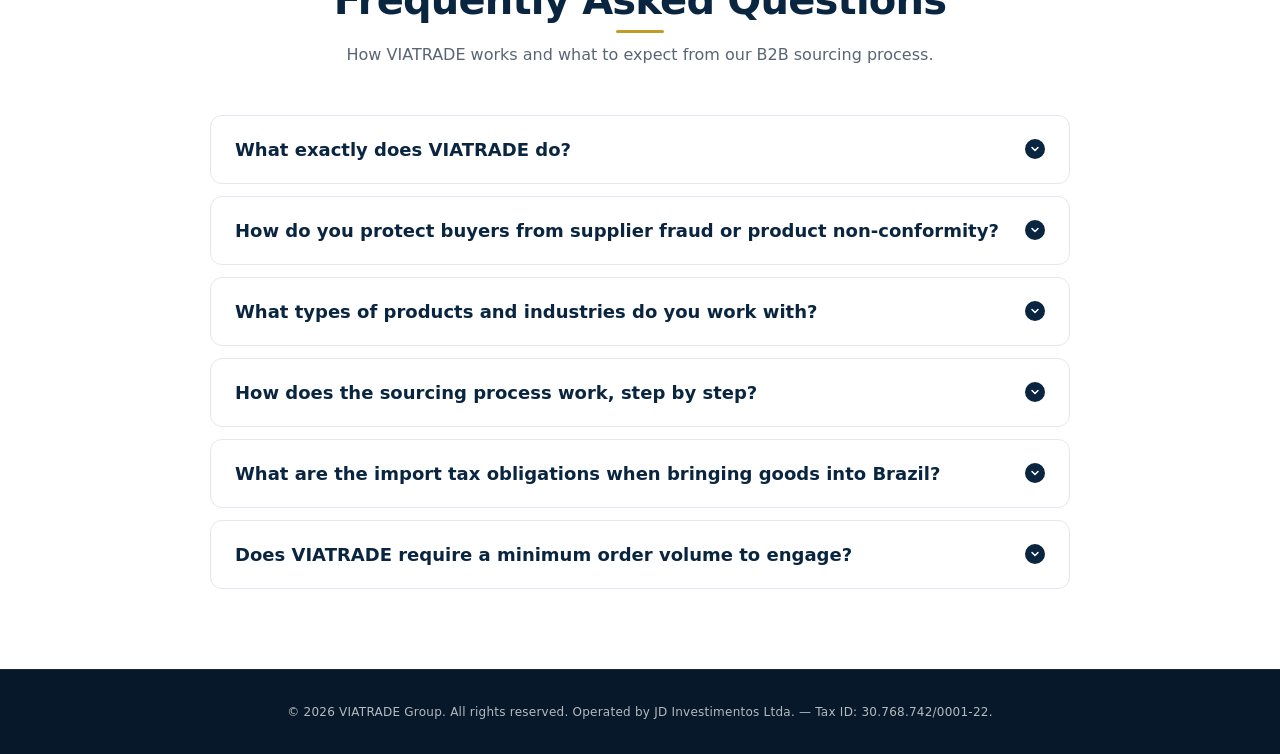
==== commit db77a9a4: "Add files via upload" ====
--- a/index.html
+++ b/index.html
@@ -2,6 +2,7 @@
 <html lang="pt" dir="ltr">
 <head>
   <meta charset="UTF-8" />
+  <meta http-equiv="Content-Security-Policy" content="default-src 'self'; script-src 'self' 'unsafe-inline' https://api.web3forms.com; style-src 'self' 'unsafe-inline'; img-src 'self' data: blob:; connect-src 'self' https://api.web3forms.com; font-src 'self'; frame-src 'none'; object-src 'none'; base-uri 'self'; form-action 'self' https://api.web3forms.com;" />
   <meta name="viewport" content="width=device-width, initial-scale=1.0" />
   <meta http-equiv="X-UA-Compatible" content="IE=edge" />
 
@@ -86,7 +87,9 @@
 
   <!-- Favicon inline SVG (zero HTTP request) -->
   <link rel="icon" type="image/svg+xml"
-        href="data:image/svg+xml,<svg xmlns='http://www.w3.org/2000/svg' viewBox='0 0 32 32'><rect width='32' height='32' rx='6' fill='%230A2540'/><text x='50%25' y='55%25' dominant-baseline='middle' text-anchor='middle' font-family='system-ui' font-weight='900' font-size='12' fill='%23C59B27'>VT</text></svg>" />
+        href="data:image/svg+xml,<svg xmlns='http://www.w3.org/2000/svg' viewBox='0 0 32 32'><rect width='32' height='32' rx='6' fill='%230A2540'/>
+  <link rel="apple-touch-icon" sizes="180x180" href="data:image/svg+xml,<svg xmlns='http://www.w3.org/2000/svg' viewBox='0 0 180 180'><rect width='180' height='180' rx='20' fill='%230A2540'/><text x='50%25' y='55%25' font-family='system-ui,sans-serif' font-size='72' font-weight='800' fill='%23C59B27' text-anchor='middle' dominant-baseline='middle'>VT</text></svg>" />
+  <meta name="theme-color" content="#0A2540" /><text x='50%25' y='55%25' dominant-baseline='middle' text-anchor='middle' font-family='system-ui' font-weight='900' font-size='12' fill='%23C59B27'>VT</text></svg>" />
 
   <!-- FAQPage Schema — Rich Snippets Google + AEO -->
   <script type="application/ld+json">
@@ -383,7 +386,7 @@
         </div><!-- /.hero-content -->
 
         <!-- WeChat Hero Panel — visível APENAS em ZH via CSS (html[lang="zh-Hans"]) -->
-        <div class="hero-wechat" id="hero-wechat-panel">
+        <div class="hero-wechat" id="hero-wechat-panel" hidden>
           <div class="hero-wechat-inner">
             <p class="hero-wechat-label" data-i18n="hero_wechat_label">微信直接联系</p>
             <div class="hero-wechat-qr-wrap">
--- a/style.css
+++ b/style.css
@@ -343,7 +343,7 @@
   font-weight: var(--fw-semibold);
   letter-spacing: 0.22em;
   text-transform: uppercase;
-  color: rgba(255, 255, 255, 0.65);
+  color: rgba(255, 255, 255, 0.82);
   display: block;
   margin-top: 1px;
 }
@@ -457,7 +457,7 @@
   font-size: var(--fs-xs);
   font-weight: var(--fw-semibold);
   letter-spacing: 0.05em;
-  color: rgba(255, 255, 255, 0.60);
+  color: rgba(255, 255, 255, 0.78);
   padding: 5px 10px;
   border-radius: var(--radius-full);
   cursor: pointer;
@@ -787,7 +787,7 @@
   font-size: clamp(var(--fs-base), 2vw, var(--fs-md));
   font-weight: var(--fw-regular);
   line-height: var(--lh-relaxed);
-  color: rgba(255, 255, 255, 0.65);
+  color: rgba(255, 255, 255, 0.82);
   max-width: 660px;       /* Ligeiramente alargado de 620px para melhor distribuição das palavras */
   text-wrap: balance;     /* Distribui as palavras simetricamente entre as linhas */
   margin-inline: auto;    /* Mantém a centralização perfeita do bloco de texto */
@@ -810,7 +810,7 @@
 }
 
 .hero-wechat[hidden] {
-  display: none;
+  display: none !important;
 }
 
 /* Inner: coluna vertical, label em cima → QR → hint embaixo */
@@ -881,7 +881,7 @@
 /* Hint: 扫码与我们立即沟通 */
 .hero-wechat-hint {
   font-size: var(--fs-sm);
-  color: rgba(255, 255, 255, 0.65);
+  color: rgba(255, 255, 255, 0.82);
   font-family: var(--font-zh);
   letter-spacing: 0.03em;
 }
@@ -889,7 +889,7 @@
 /* sub alias — compatibilidade com markup antigo */
 .hero-wechat-sub {
   font-size: var(--fs-sm);
-  color: rgba(255, 255, 255, 0.60);
+  color: rgba(255, 255, 255, 0.78);
   font-family: var(--font-zh);
 }
 
@@ -1008,7 +1008,7 @@
 .stat-label {
   font-size: var(--fs-xs);
   font-weight: var(--fw-medium);
-  color: rgba(255, 255, 255, 0.48);
+  color: rgba(255, 255, 255, 0.80);
   letter-spacing: 0.06em;
   text-transform: uppercase;
   text-align: center;
@@ -1386,7 +1386,7 @@
 }
 
 .services .section-subtitle {
-  color: rgba(255, 255, 255, 0.65);
+  color: rgba(255, 255, 255, 0.82);
 }
 
 /* ============================================================
@@ -1557,7 +1557,7 @@
 }
 
 .sectors .section-subtitle {
-  color: rgba(255, 255, 255, 0.65);
+  color: rgba(255, 255, 255, 0.82);
 }
 
 /* ============================================================
@@ -2179,38 +2179,32 @@
 
 
 /* ============================================================
-   20d. HERO WECHAT PANEL — seletores ZH e layout 2 colunas
-   Os estilos base do componente já existem na seção do Hero (linha ~798).
-   Aqui apenas: ocultar por padrão + ativar em ZH + layout responsivo.
-   ============================================================ */
-
-/* Painel invisível em PT e EN — sobrescreve o display herdado */
+   20d. HERO WECHAT PANEL
+   Visibilidade controlada 100% por JS (applyLang).
+   CSS aqui apenas para estilos visuais e layout quando visível.
+   ============================================================ */
+
+/* Painel oculto por padrão — JS remove o hidden quando lang=zh */
 .hero-wechat {
   display: none;
-}
-
-/* Painel visível em ZH */
-html[lang="zh-Hans"] .hero-wechat {
-  display: flex;
   flex-shrink: 0;
 }
 
-/* Hero vira 2 colunas lado a lado em ZH no desktop */
-html[lang="zh-Hans"] .hero-inner {
+/* Quando JS remove [hidden] e seta display:flex */
+.hero-wechat:not([hidden]) {
+  display: flex;
+}
+
+/* Layout do hero em 2 colunas quando painel está visível */
+.hero-wechat:not([hidden]) ~ .hero-content,
+.hero-inner:has(.hero-wechat:not([hidden])) {
   flex-direction: row;
   align-items: center;
   justify-content: center;
   gap: var(--space-12);
 }
 
-/* Texto do hero alinha à esquerda quando tem painel lateral */
-html[lang="zh-Hans"] .hero-content {
-  text-align: left;
-  align-items: flex-start;
-  max-width: 560px;
-}
-
-/* Estilos exclusivos do painel Hero (não conflitam com wechat-box do footer) */
+/* Estilos visuais do painel */
 .hero-wechat-qr-wrap {
   background: var(--color-white);
   border-radius: var(--radius-md);
@@ -2220,27 +2214,37 @@
 
 .hero-wechat-hint {
   font-size: var(--fs-xs);
-  color: rgba(255, 255, 255, 0.60);
+  color: rgba(255, 255, 255, 0.78);
   text-align: center;
   font-family: var(--font-zh);
   letter-spacing: 0.04em;
 }
 
-/* Mobile ZH: empilha verticalmente */
+/* Mobile — empilha verticalmente, QR centralizado abaixo do texto */
 @media (max-width: 768px) {
-  html[lang="zh-Hans"] .hero-inner {
+  /* Desfaz o row do desktop — volta para coluna */
+  .hero-inner:has(.hero-wechat:not([hidden])) {
     flex-direction: column;
-  }
-
-  html[lang="zh-Hans"] .hero-content {
+    align-items: center;
+  }
+
+  /* Texto volta ao centro */
+  .hero-inner:has(.hero-wechat:not([hidden])) .hero-content {
     text-align: center;
     align-items: center;
     max-width: 100%;
   }
 
-  html[lang="zh-Hans"] .hero-wechat {
+  /* QR ocupa largura total e centraliza */
+  .hero-wechat:not([hidden]) {
     width: 100%;
     justify-content: center;
+  }
+
+  /* QR menor no mobile para não vazar */
+  .hero-wechat-qr {
+    width: 180px;
+    height: 180px;
   }
 }
 
--- a/style.css
+++ b/style.css
@@ -343,7 +343,7 @@
   font-weight: var(--fw-semibold);
   letter-spacing: 0.22em;
   text-transform: uppercase;
-  color: rgba(255, 255, 255, 0.65);
+  color: rgba(255, 255, 255, 0.82);
   display: block;
   margin-top: 1px;
 }
@@ -457,7 +457,7 @@
   font-size: var(--fs-xs);
   font-weight: var(--fw-semibold);
   letter-spacing: 0.05em;
-  color: rgba(255, 255, 255, 0.60);
+  color: rgba(255, 255, 255, 0.78);
   padding: 5px 10px;
   border-radius: var(--radius-full);
   cursor: pointer;
@@ -787,7 +787,7 @@
   font-size: clamp(var(--fs-base), 2vw, var(--fs-md));
   font-weight: var(--fw-regular);
   line-height: var(--lh-relaxed);
-  color: rgba(255, 255, 255, 0.65);
+  color: rgba(255, 255, 255, 0.82);
   max-width: 660px;       /* Ligeiramente alargado de 620px para melhor distribuição das palavras */
   text-wrap: balance;     /* Distribui as palavras simetricamente entre as linhas */
   margin-inline: auto;    /* Mantém a centralização perfeita do bloco de texto */
@@ -810,7 +810,7 @@
 }
 
 .hero-wechat[hidden] {
-  display: none;
+  display: none !important;
 }
 
 /* Inner: coluna vertical, label em cima → QR → hint embaixo */
@@ -881,7 +881,7 @@
 /* Hint: 扫码与我们立即沟通 */
 .hero-wechat-hint {
   font-size: var(--fs-sm);
-  color: rgba(255, 255, 255, 0.65);
+  color: rgba(255, 255, 255, 0.82);
   font-family: var(--font-zh);
   letter-spacing: 0.03em;
 }
@@ -889,7 +889,7 @@
 /* sub alias — compatibilidade com markup antigo */
 .hero-wechat-sub {
   font-size: var(--fs-sm);
-  color: rgba(255, 255, 255, 0.60);
+  color: rgba(255, 255, 255, 0.78);
   font-family: var(--font-zh);
 }
 
@@ -1008,7 +1008,7 @@
 .stat-label {
   font-size: var(--fs-xs);
   font-weight: var(--fw-medium);
-  color: rgba(255, 255, 255, 0.48);
+  color: rgba(255, 255, 255, 0.80);
   letter-spacing: 0.06em;
   text-transform: uppercase;
   text-align: center;
@@ -1386,7 +1386,7 @@
 }
 
 .services .section-subtitle {
-  color: rgba(255, 255, 255, 0.65);
+  color: rgba(255, 255, 255, 0.82);
 }
 
 /* ============================================================
@@ -1557,7 +1557,7 @@
 }
 
 .sectors .section-subtitle {
-  color: rgba(255, 255, 255, 0.65);
+  color: rgba(255, 255, 255, 0.82);
 }
 
 /* ============================================================
@@ -2179,38 +2179,32 @@
 
 
 /* ============================================================
-   20d. HERO WECHAT PANEL — seletores ZH e layout 2 colunas
-   Os estilos base do componente já existem na seção do Hero (linha ~798).
-   Aqui apenas: ocultar por padrão + ativar em ZH + layout responsivo.
-   ============================================================ */
-
-/* Painel invisível em PT e EN — sobrescreve o display herdado */
+   20d. HERO WECHAT PANEL
+   Visibilidade controlada 100% por JS (applyLang).
+   CSS aqui apenas para estilos visuais e layout quando visível.
+   ============================================================ */
+
+/* Painel oculto por padrão — JS remove o hidden quando lang=zh */
 .hero-wechat {
   display: none;
-}
-
-/* Painel visível em ZH */
-html[lang="zh-Hans"] .hero-wechat {
-  display: flex;
   flex-shrink: 0;
 }
 
-/* Hero vira 2 colunas lado a lado em ZH no desktop */
-html[lang="zh-Hans"] .hero-inner {
+/* Quando JS remove [hidden] e seta display:flex */
+.hero-wechat:not([hidden]) {
+  display: flex;
+}
+
+/* Layout do hero em 2 colunas quando painel está visível */
+.hero-wechat:not([hidden]) ~ .hero-content,
+.hero-inner:has(.hero-wechat:not([hidden])) {
   flex-direction: row;
   align-items: center;
   justify-content: center;
   gap: var(--space-12);
 }
 
-/* Texto do hero alinha à esquerda quando tem painel lateral */
-html[lang="zh-Hans"] .hero-content {
-  text-align: left;
-  align-items: flex-start;
-  max-width: 560px;
-}
-
-/* Estilos exclusivos do painel Hero (não conflitam com wechat-box do footer) */
+/* Estilos visuais do painel */
 .hero-wechat-qr-wrap {
   background: var(--color-white);
   border-radius: var(--radius-md);
@@ -2220,27 +2214,37 @@
 
 .hero-wechat-hint {
   font-size: var(--fs-xs);
-  color: rgba(255, 255, 255, 0.60);
+  color: rgba(255, 255, 255, 0.78);
   text-align: center;
   font-family: var(--font-zh);
   letter-spacing: 0.04em;
 }
 
-/* Mobile ZH: empilha verticalmente */
+/* Mobile — empilha verticalmente, QR centralizado abaixo do texto */
 @media (max-width: 768px) {
-  html[lang="zh-Hans"] .hero-inner {
+  /* Desfaz o row do desktop — volta para coluna */
+  .hero-inner:has(.hero-wechat:not([hidden])) {
     flex-direction: column;
-  }
-
-  html[lang="zh-Hans"] .hero-content {
+    align-items: center;
+  }
+
+  /* Texto volta ao centro */
+  .hero-inner:has(.hero-wechat:not([hidden])) .hero-content {
     text-align: center;
     align-items: center;
     max-width: 100%;
   }
 
-  html[lang="zh-Hans"] .hero-wechat {
+  /* QR ocupa largura total e centraliza */
+  .hero-wechat:not([hidden]) {
     width: 100%;
     justify-content: center;
+  }
+
+  /* QR menor no mobile para não vazar */
+  .hero-wechat-qr {
+    width: 180px;
+    height: 180px;
   }
 }
 
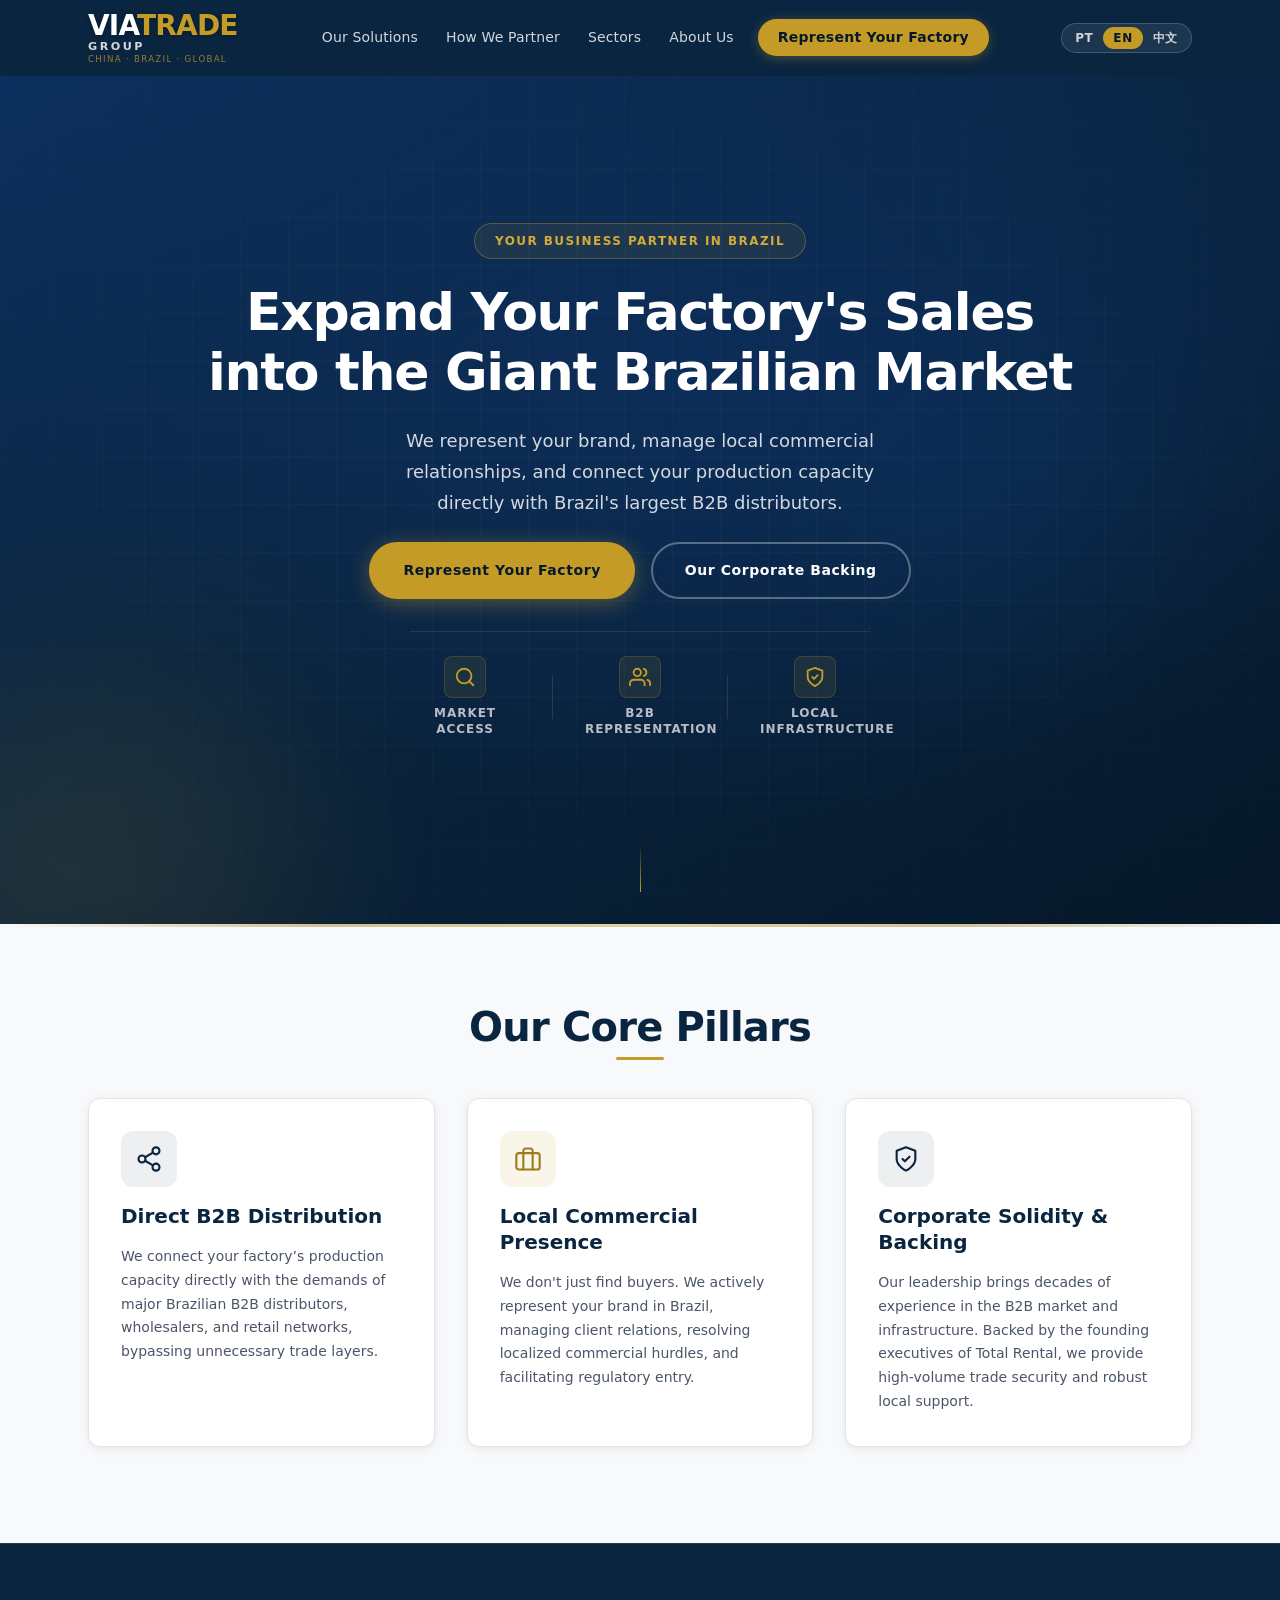
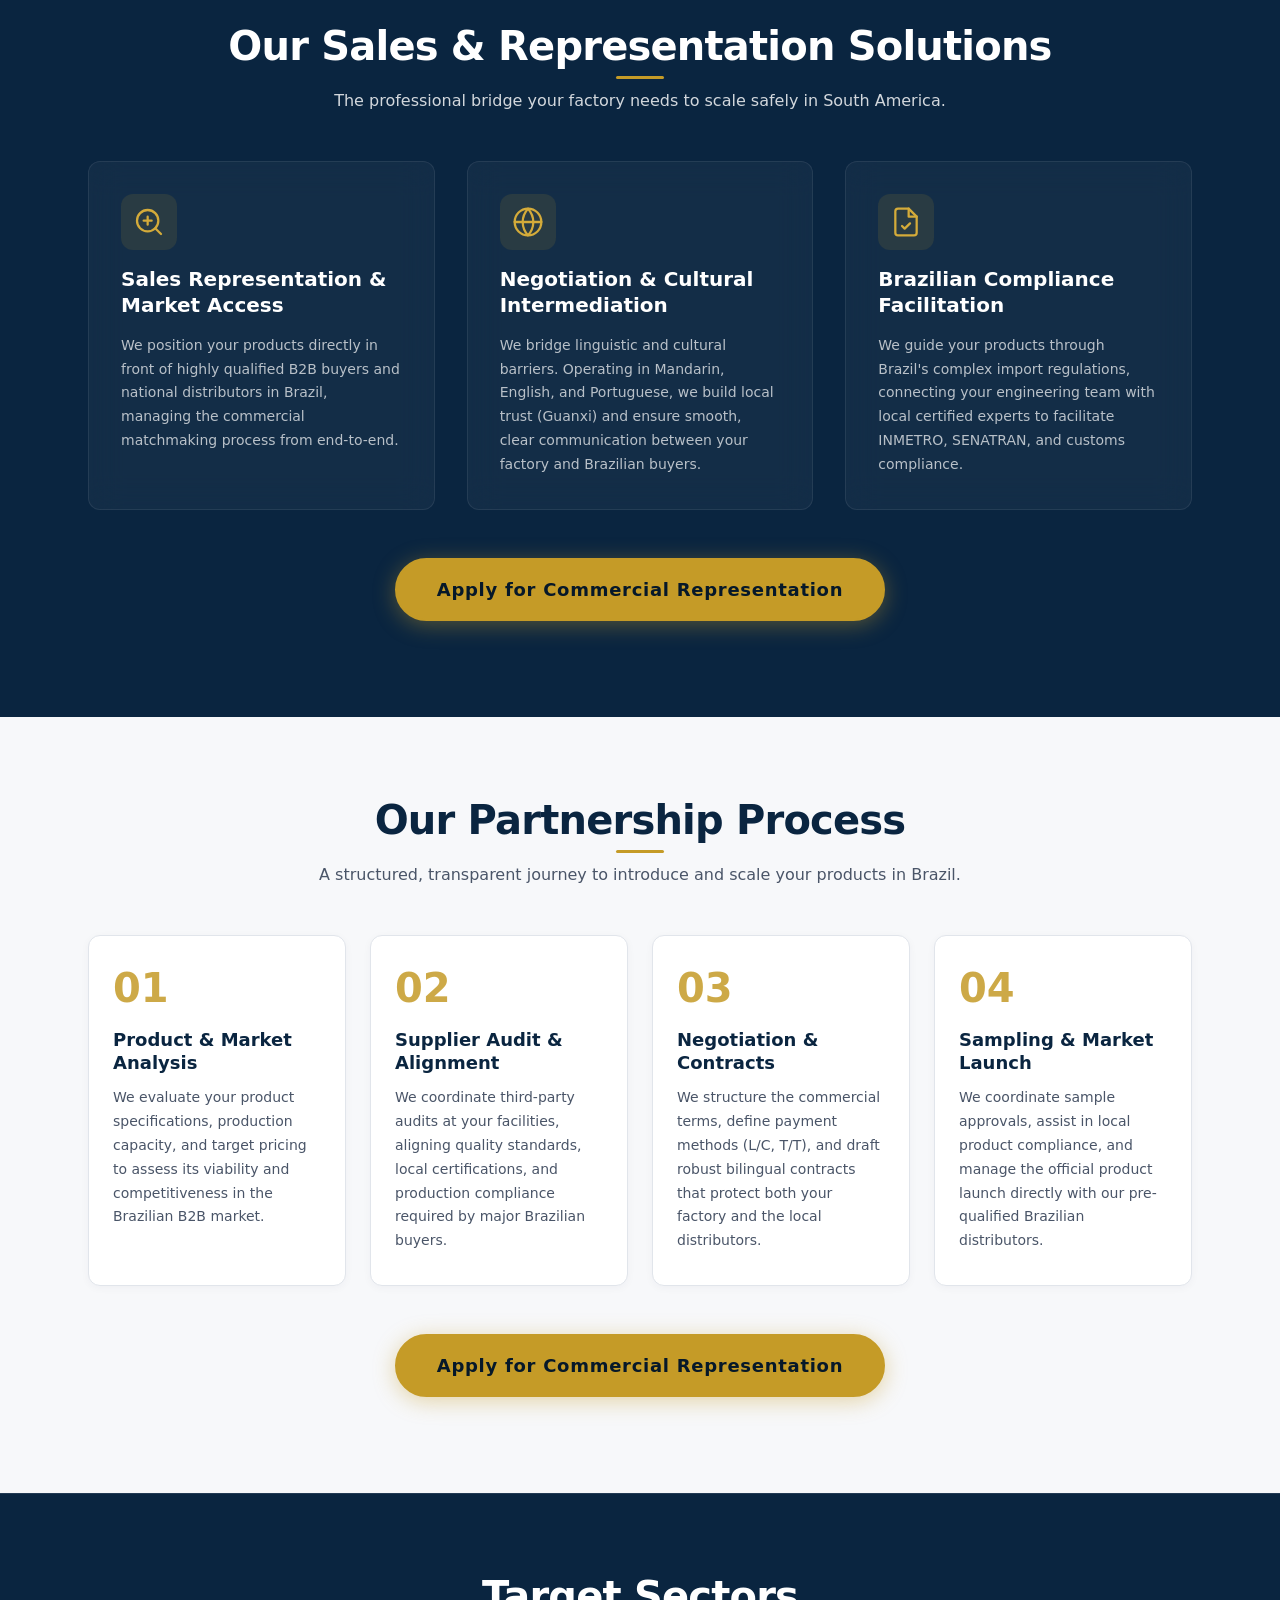
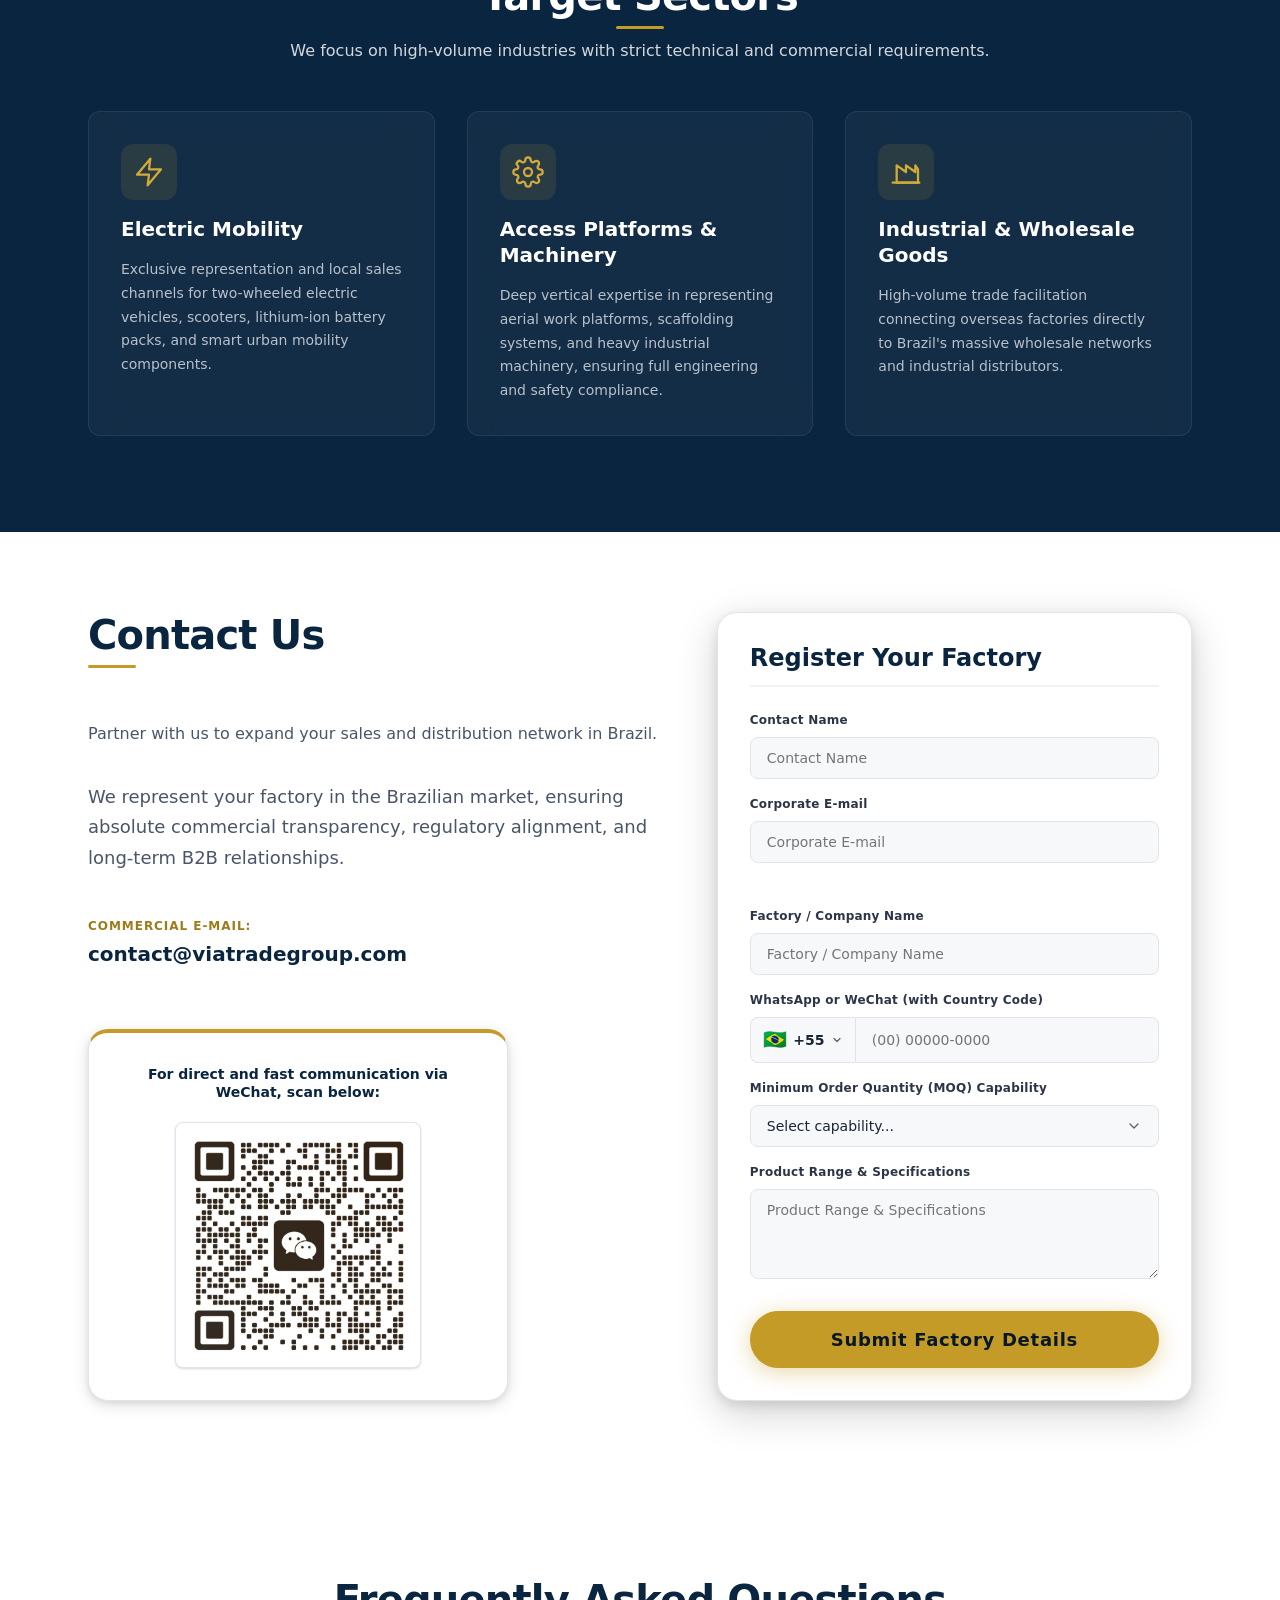
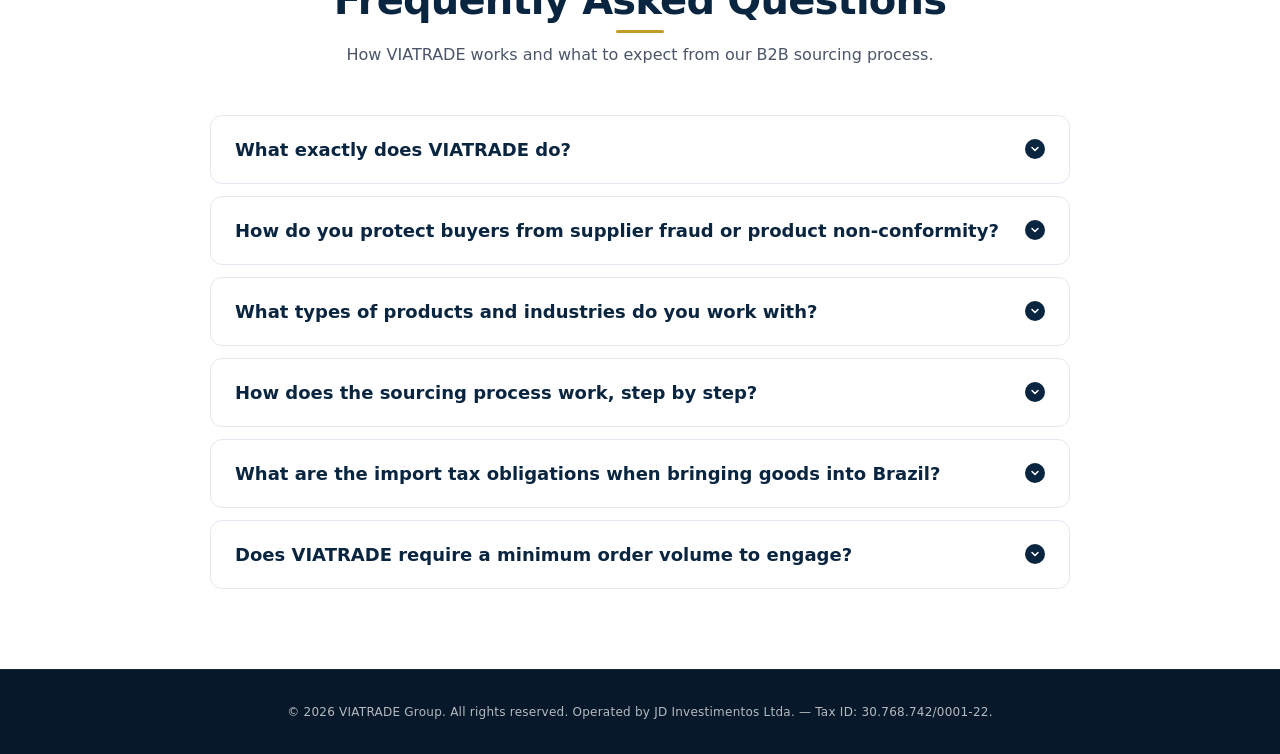
==== commit a456b182: "Add files via upload" ====
--- a/index.html
+++ b/index.html
@@ -2,7 +2,6 @@
 <html lang="pt" dir="ltr">
 <head>
   <meta charset="UTF-8" />
-  <meta http-equiv="Content-Security-Policy" content="default-src 'self'; script-src 'self' 'unsafe-inline' https://api.web3forms.com; style-src 'self' 'unsafe-inline'; img-src 'self' data: blob:; connect-src 'self' https://api.web3forms.com; font-src 'self'; frame-src 'none'; object-src 'none'; base-uri 'self'; form-action 'self' https://api.web3forms.com;" />
   <meta name="viewport" content="width=device-width, initial-scale=1.0" />
   <meta http-equiv="X-UA-Compatible" content="IE=edge" />
 
@@ -248,7 +247,7 @@
            role="navigation"
            aria-label="Menu principal"
            data-i18n-label="aria_nav">
-        <ul class="nav-list" role="list">
+        <ul class="nav-list">
           <li><a href="#services" class="nav-link" data-i18n="nav_services">Serviços</a></li>
           <li><a href="#how"      class="nav-link" data-i18n="nav_how">Como Funciona</a></li>
           <li><a href="#sectors"  class="nav-link" data-i18n="nav_sectors">Setores</a></li>
@@ -872,7 +871,7 @@
         </div>
 
         <!-- Items renderizados via JS (faqModule.render) por idioma -->
-        <div class="faq-grid" id="faq-accordion" role="list">
+        <div class="faq-grid" id="faq-accordion">
         </div>
 
       </div><!-- /.container -->
--- a/style.css
+++ b/style.css
@@ -42,7 +42,7 @@
   --color-gray-600:      #5A6475;
   --color-gray-800:      #2C3547;
   --color-text:          #1A2535;
-  --color-text-muted:    #5A6475;
+  --color-text-muted:    #4A5568;  /* WCAG AA: ~5.9:1 sobre fundo branco */
 
   /* Header */
   --header-h:            76px;
@@ -2334,7 +2334,7 @@
 .faq-answer p {
   font-size: var(--fs-sm);
   line-height: var(--lh-relaxed);
-  color: var(--color-text-muted, #6B7A8D);
+  color: var(--color-text-muted, #4A5568);
   border-top: 1px solid var(--color-surface-2, #E2E8F0);
   padding-top: var(--space-4);
 }
--- a/style.css
+++ b/style.css
@@ -42,7 +42,7 @@
   --color-gray-600:      #5A6475;
   --color-gray-800:      #2C3547;
   --color-text:          #1A2535;
-  --color-text-muted:    #5A6475;
+  --color-text-muted:    #4A5568;  /* WCAG AA: ~5.9:1 sobre fundo branco */
 
   /* Header */
   --header-h:            76px;
@@ -2334,7 +2334,7 @@
 .faq-answer p {
   font-size: var(--fs-sm);
   line-height: var(--lh-relaxed);
-  color: var(--color-text-muted, #6B7A8D);
+  color: var(--color-text-muted, #4A5568);
   border-top: 1px solid var(--color-surface-2, #E2E8F0);
   padding-top: var(--space-4);
 }
